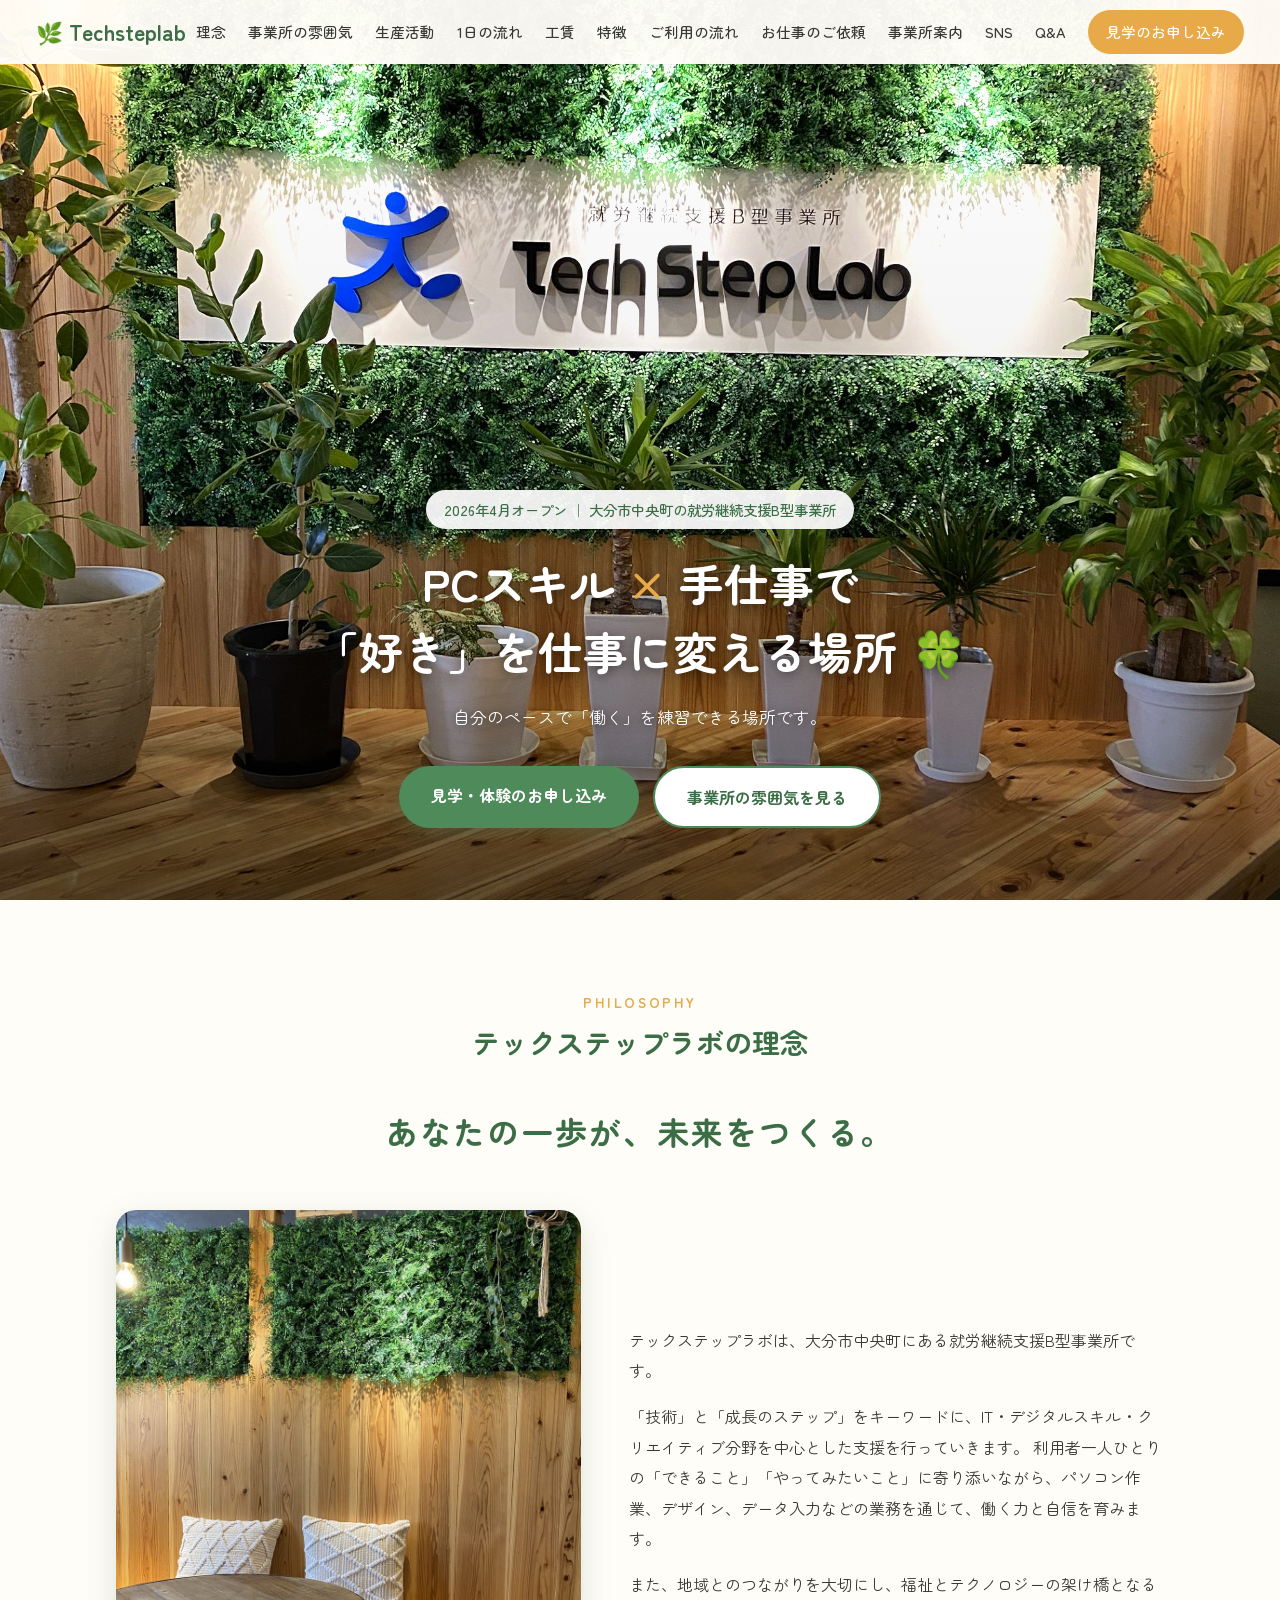
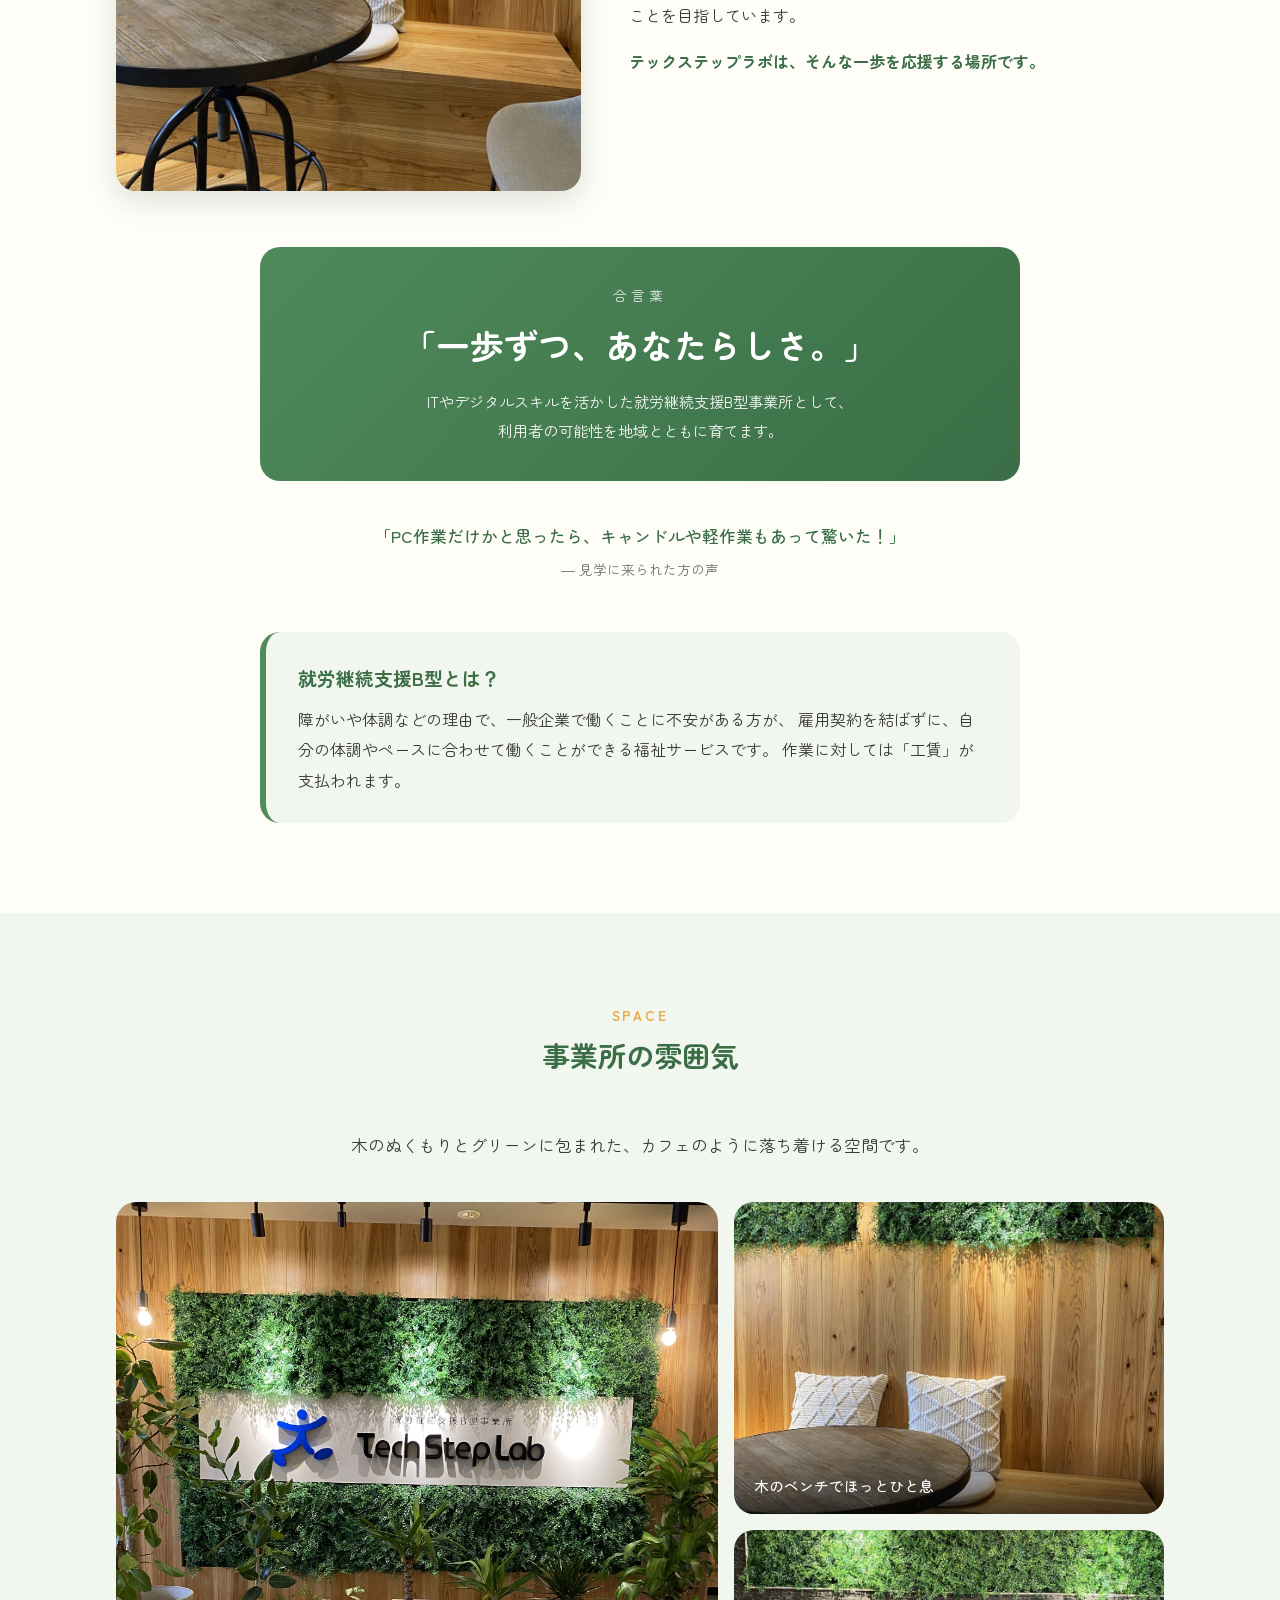
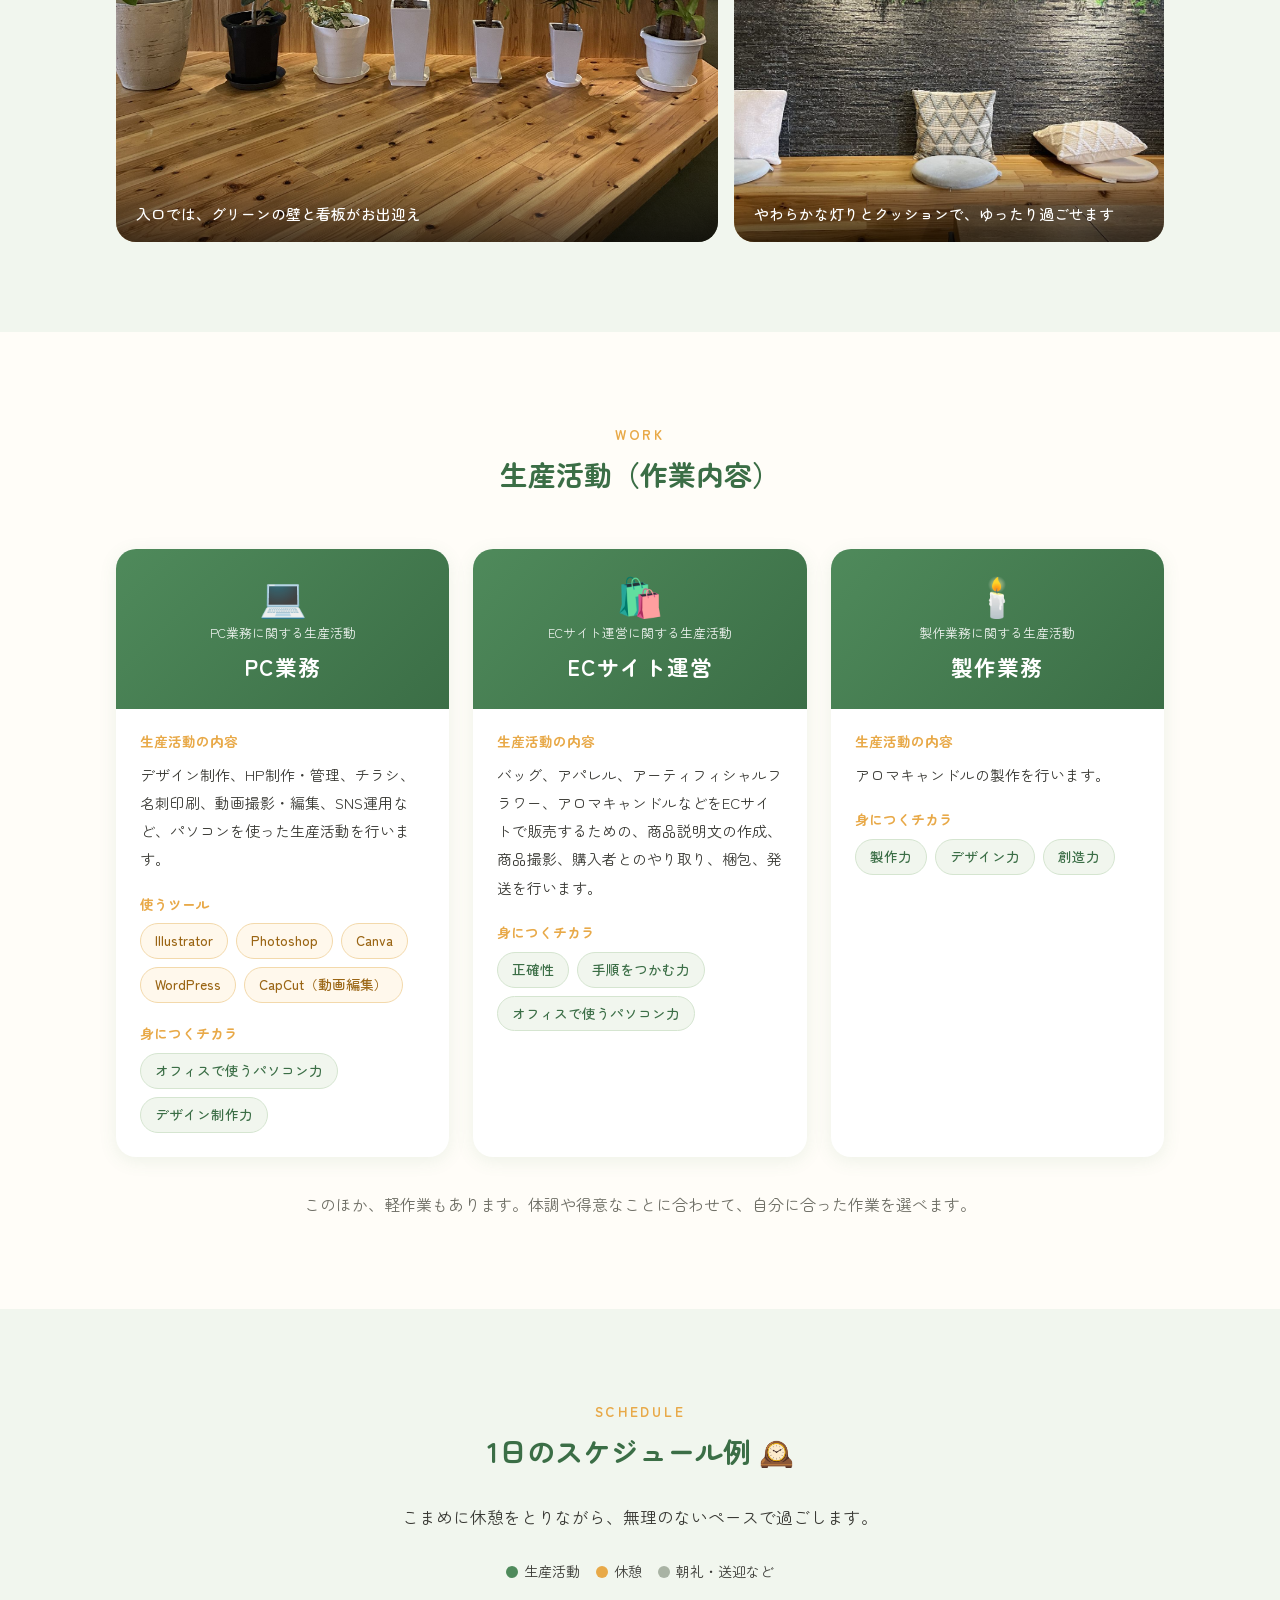
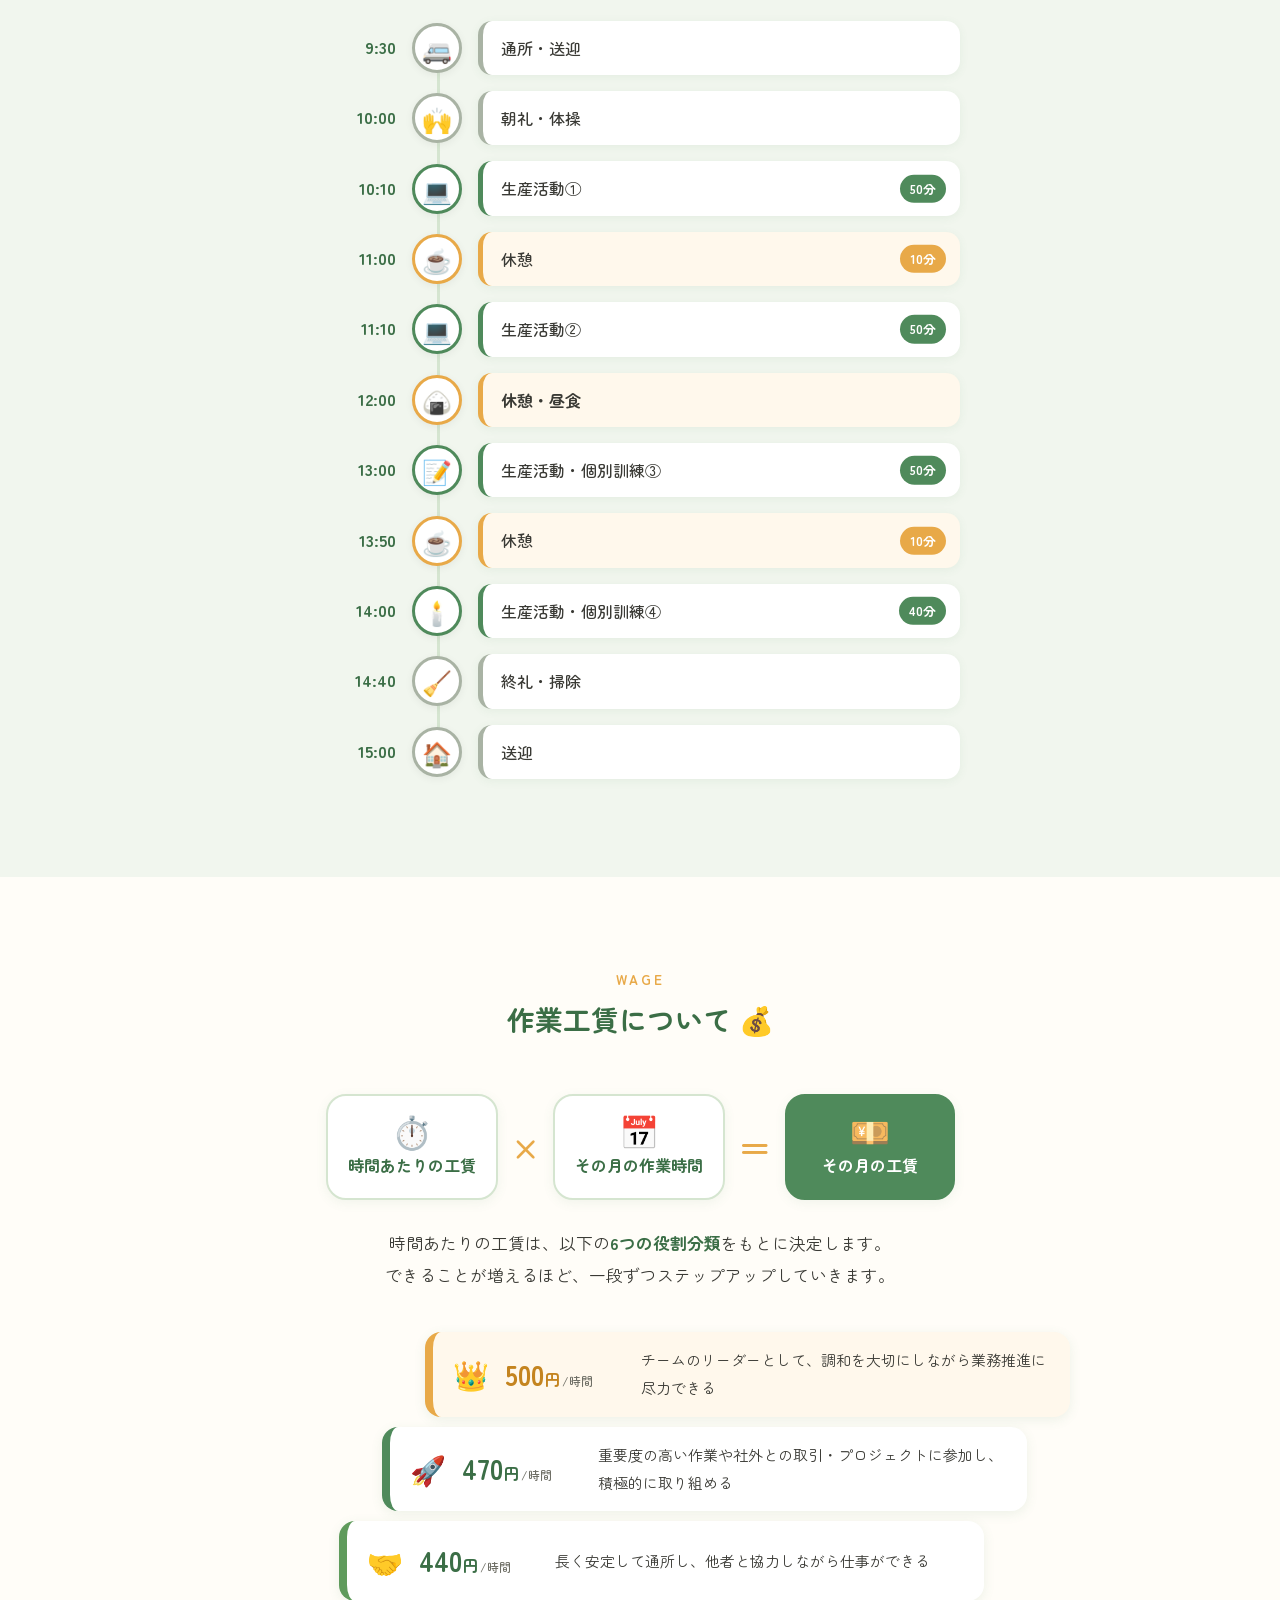
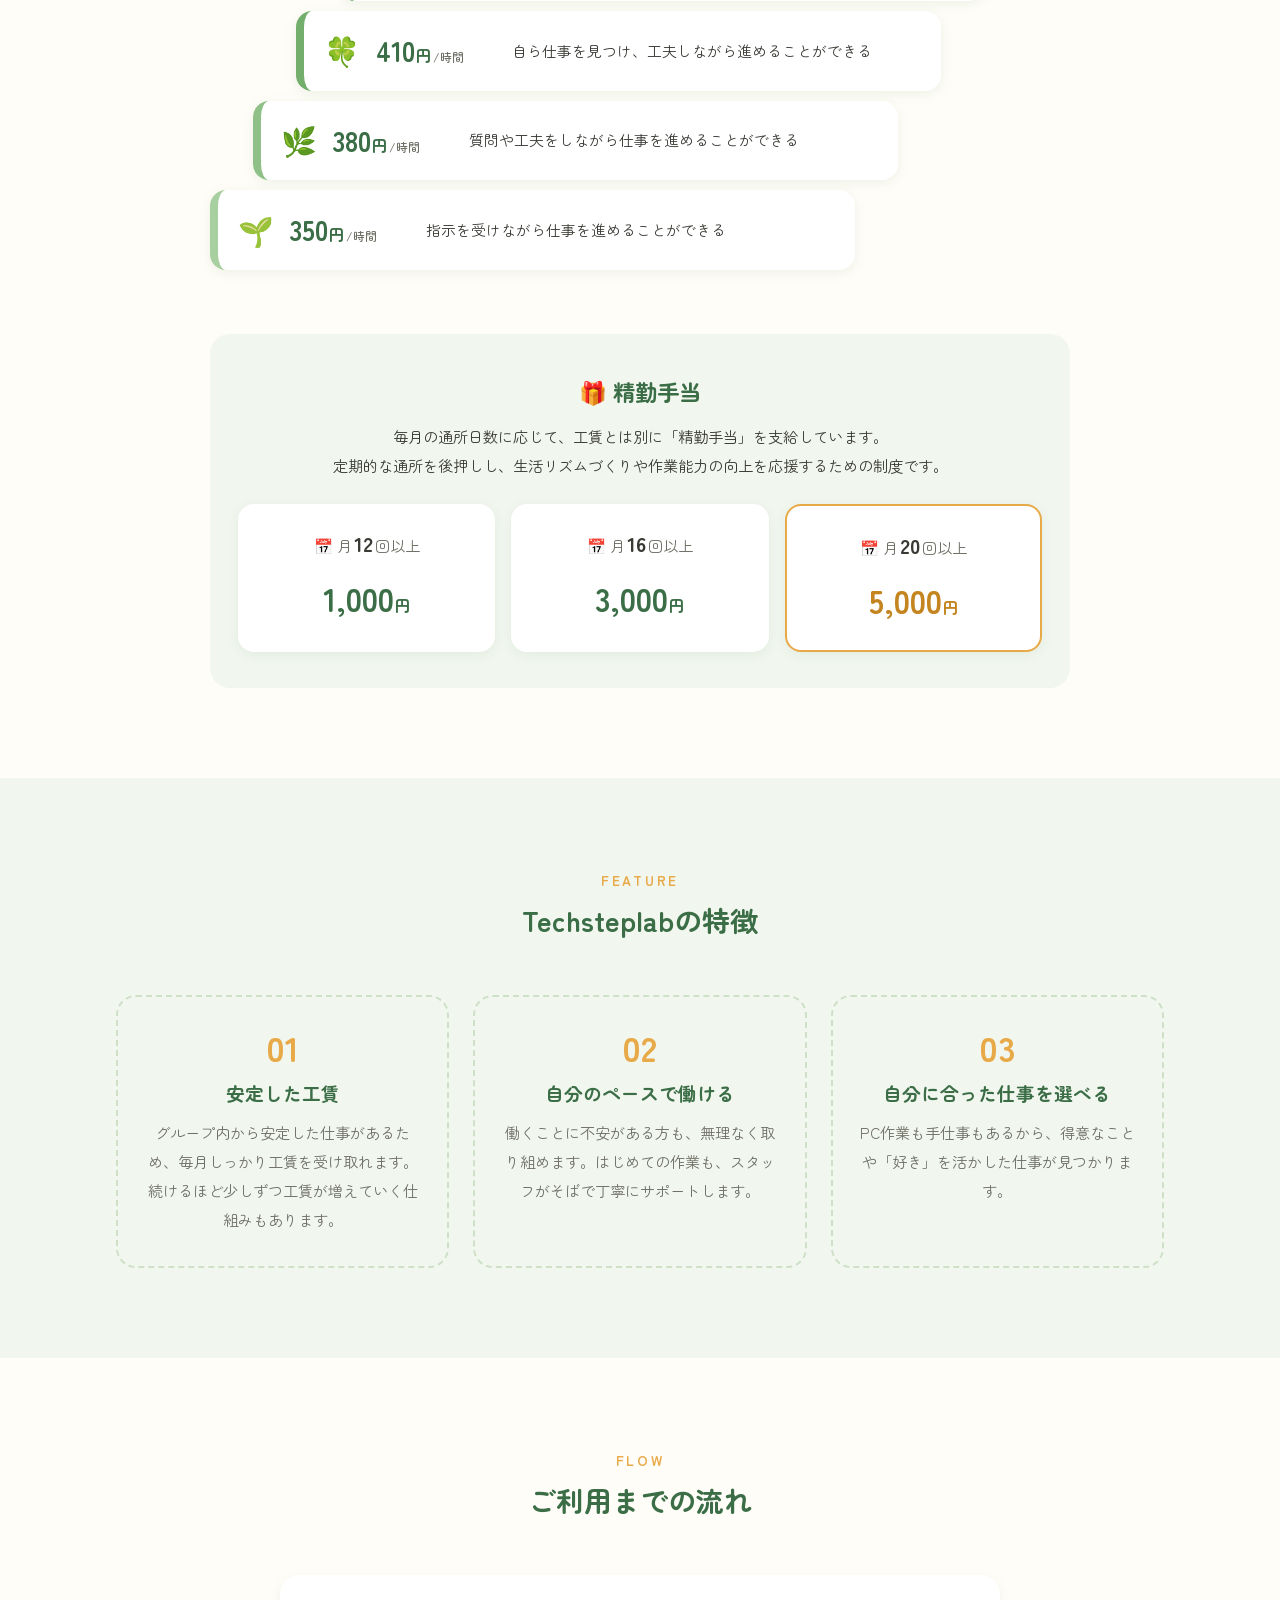
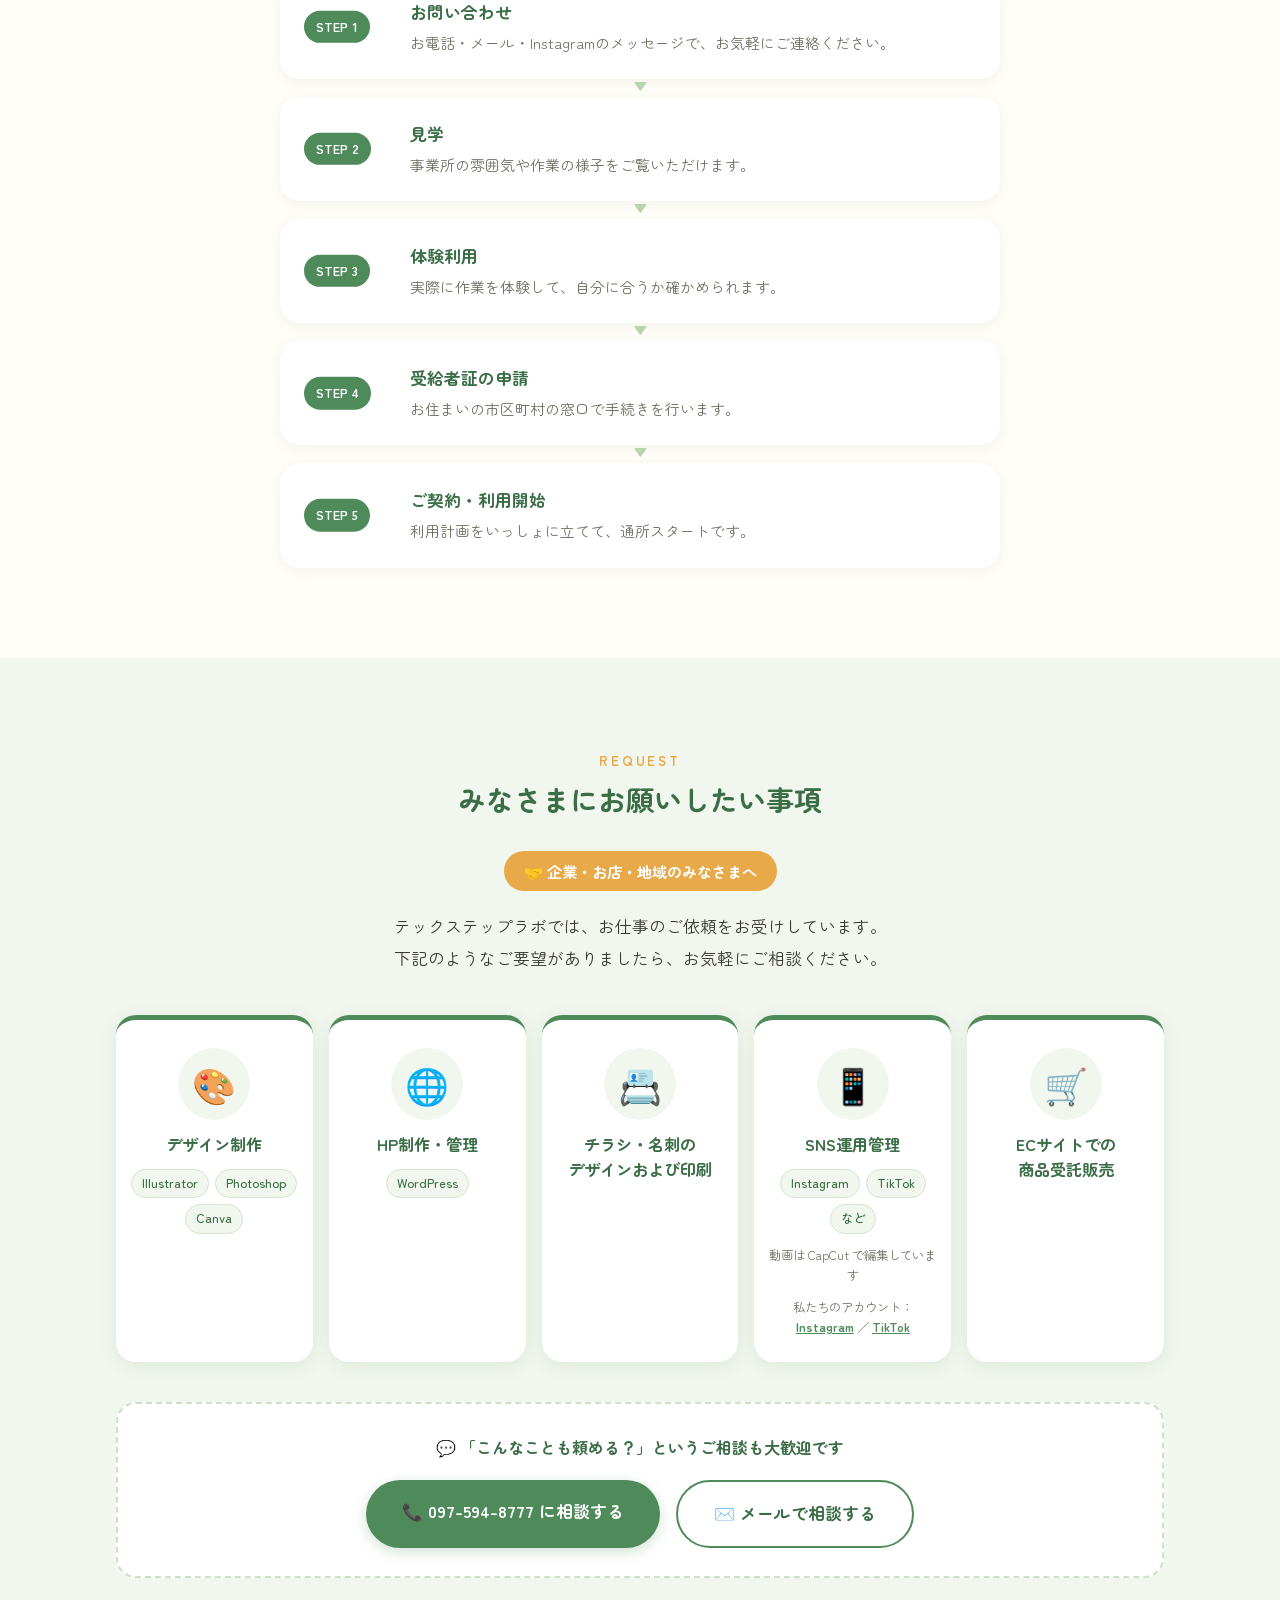
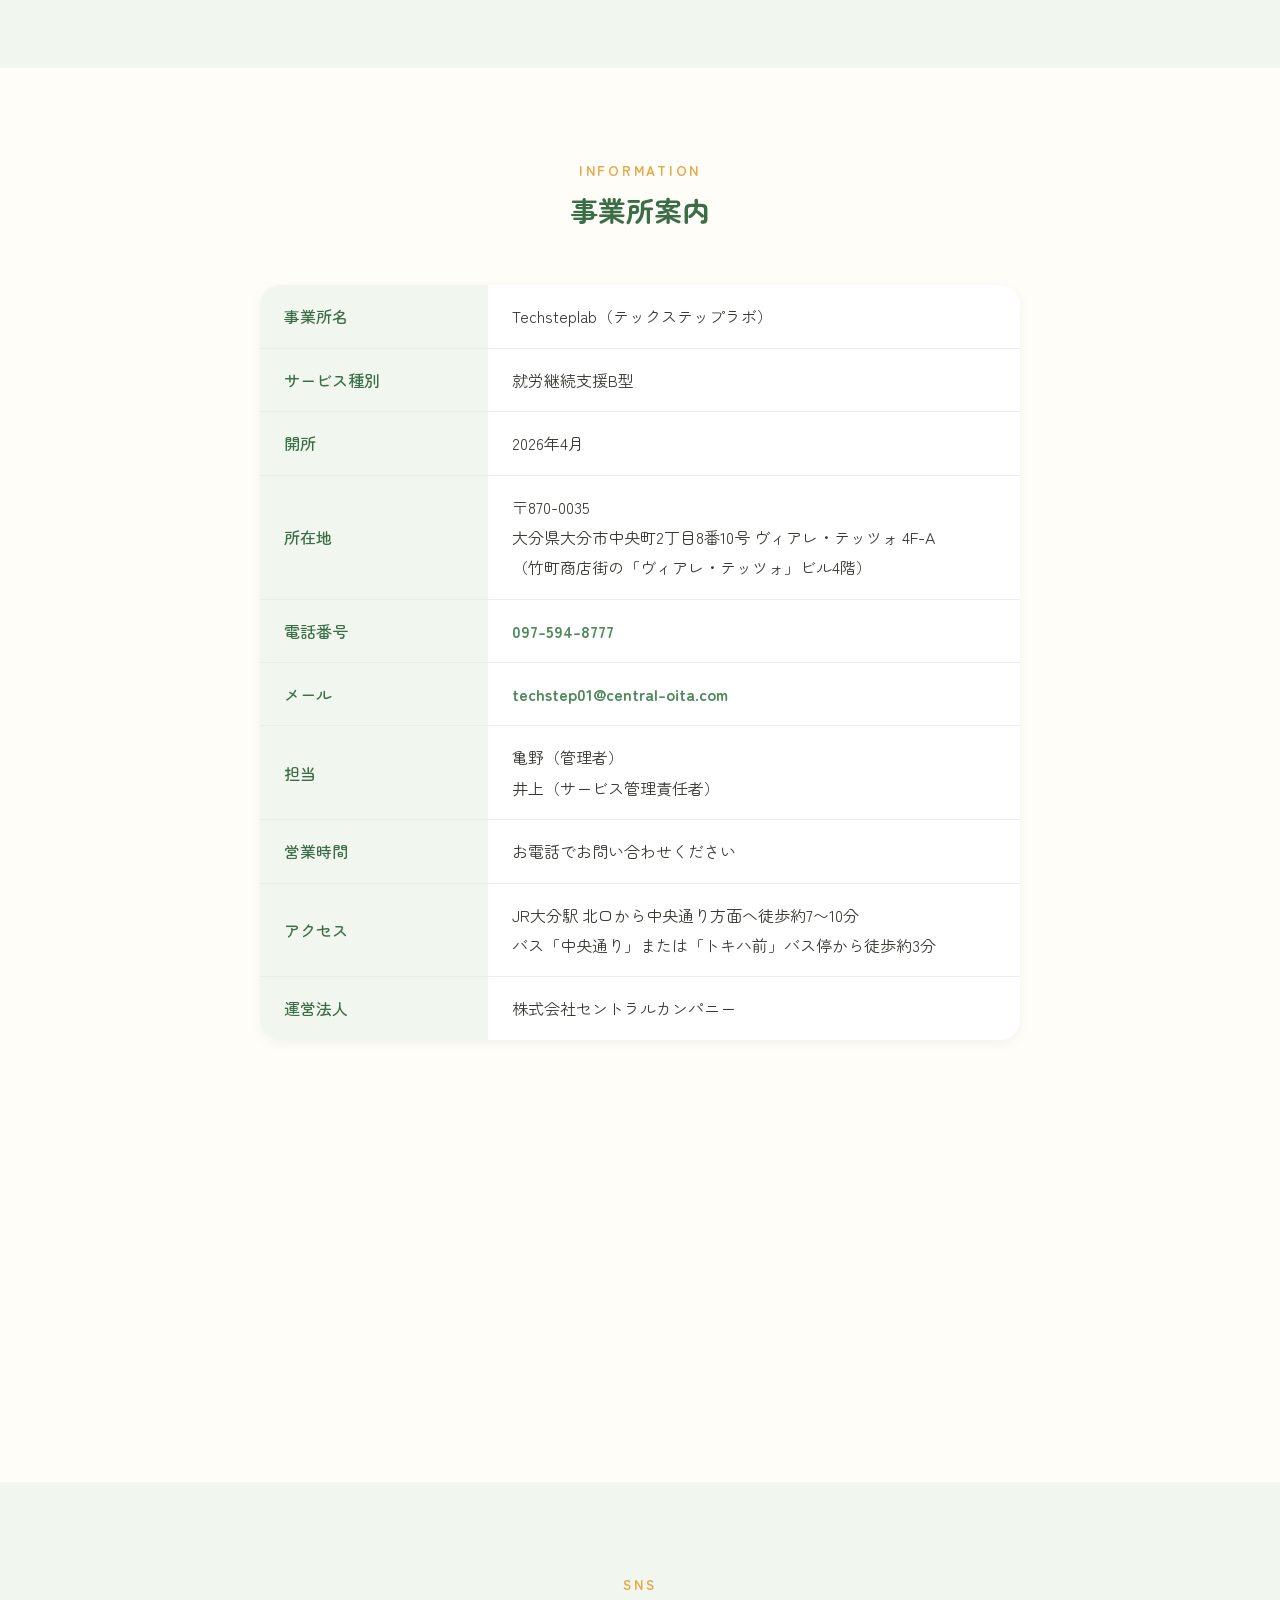
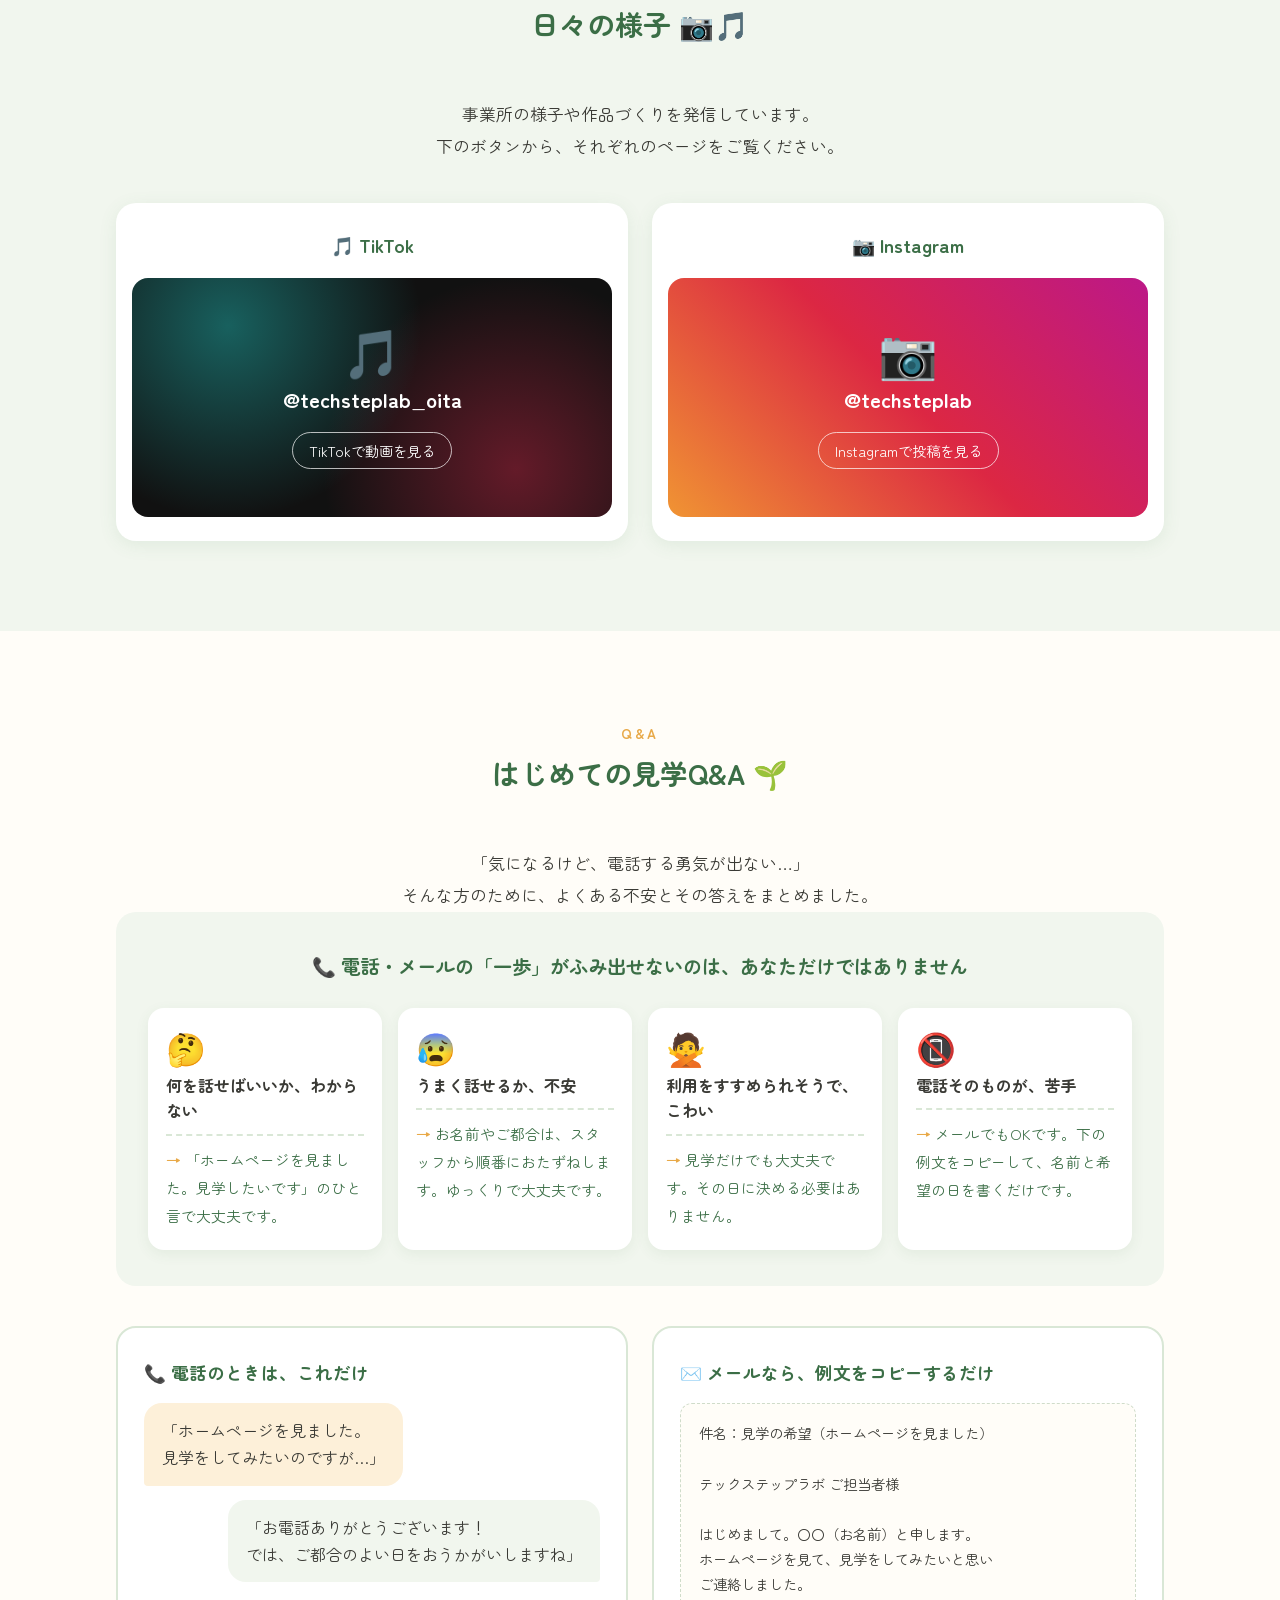
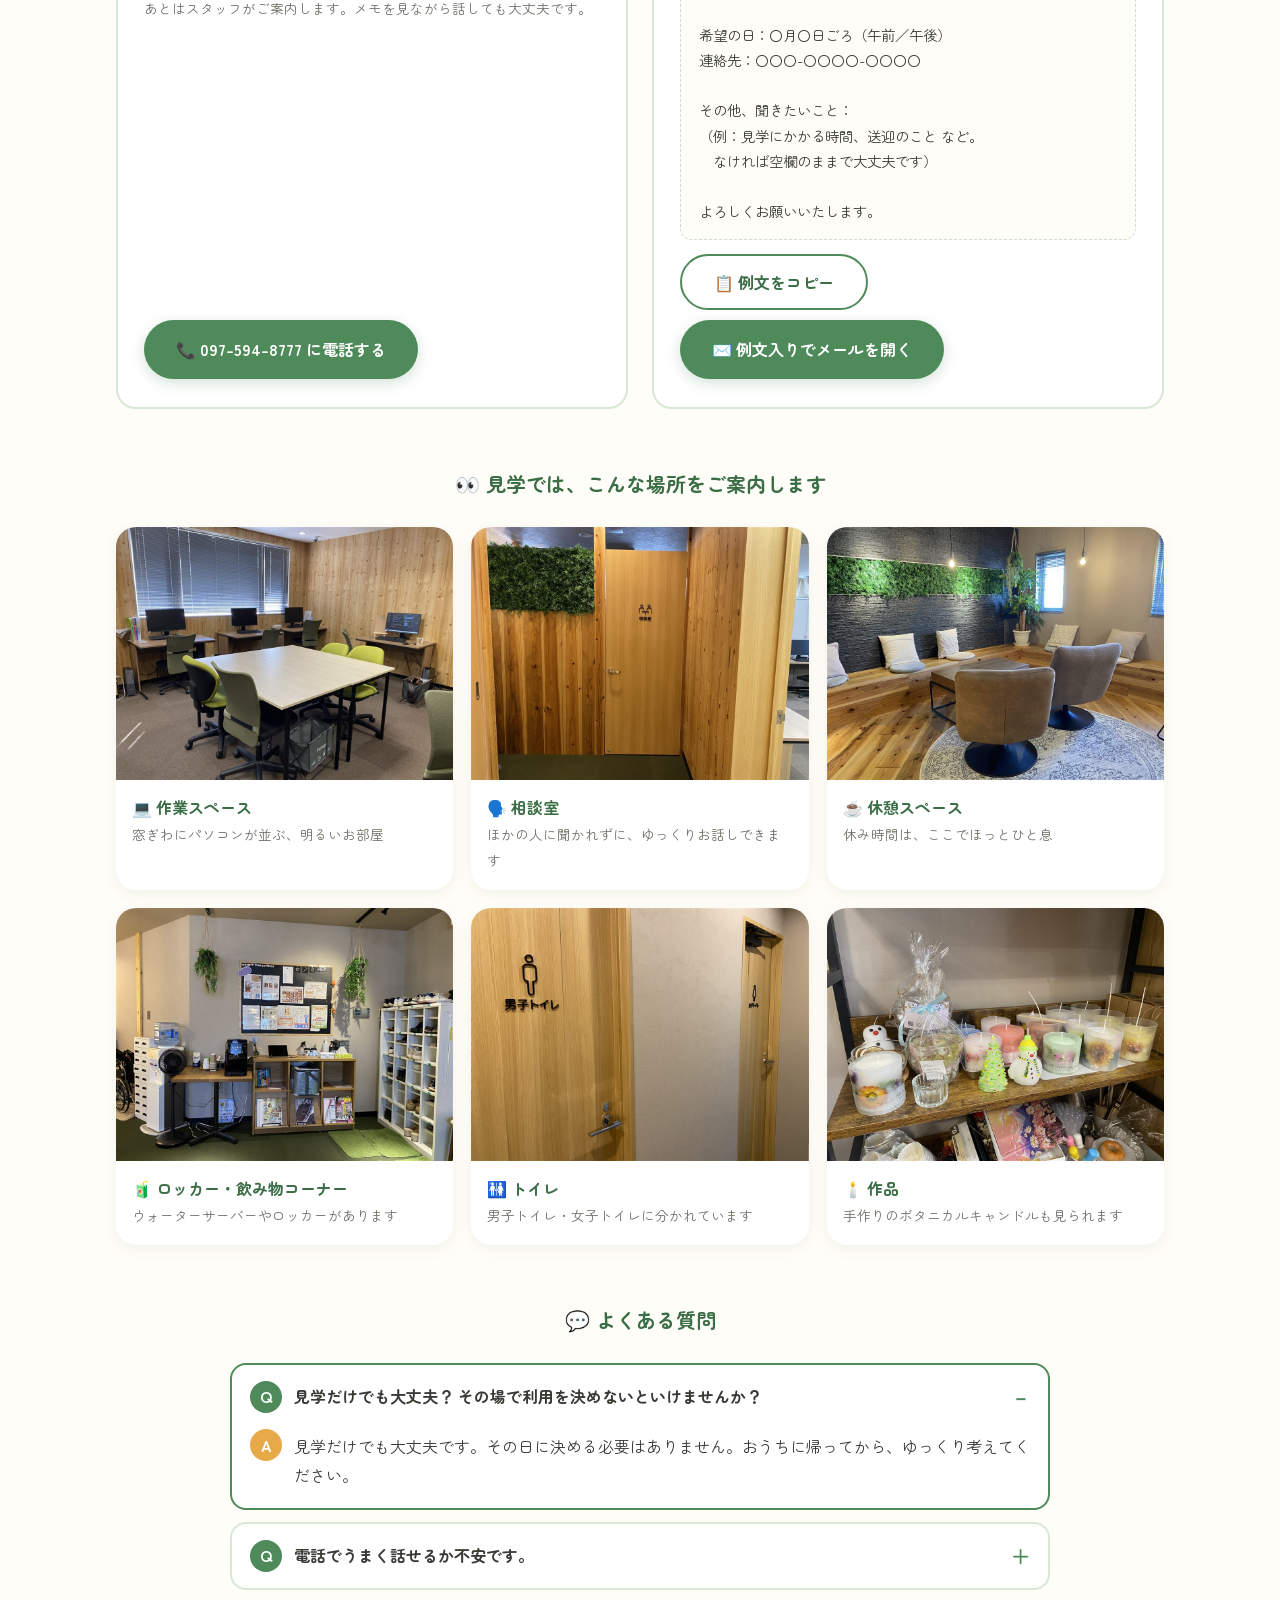
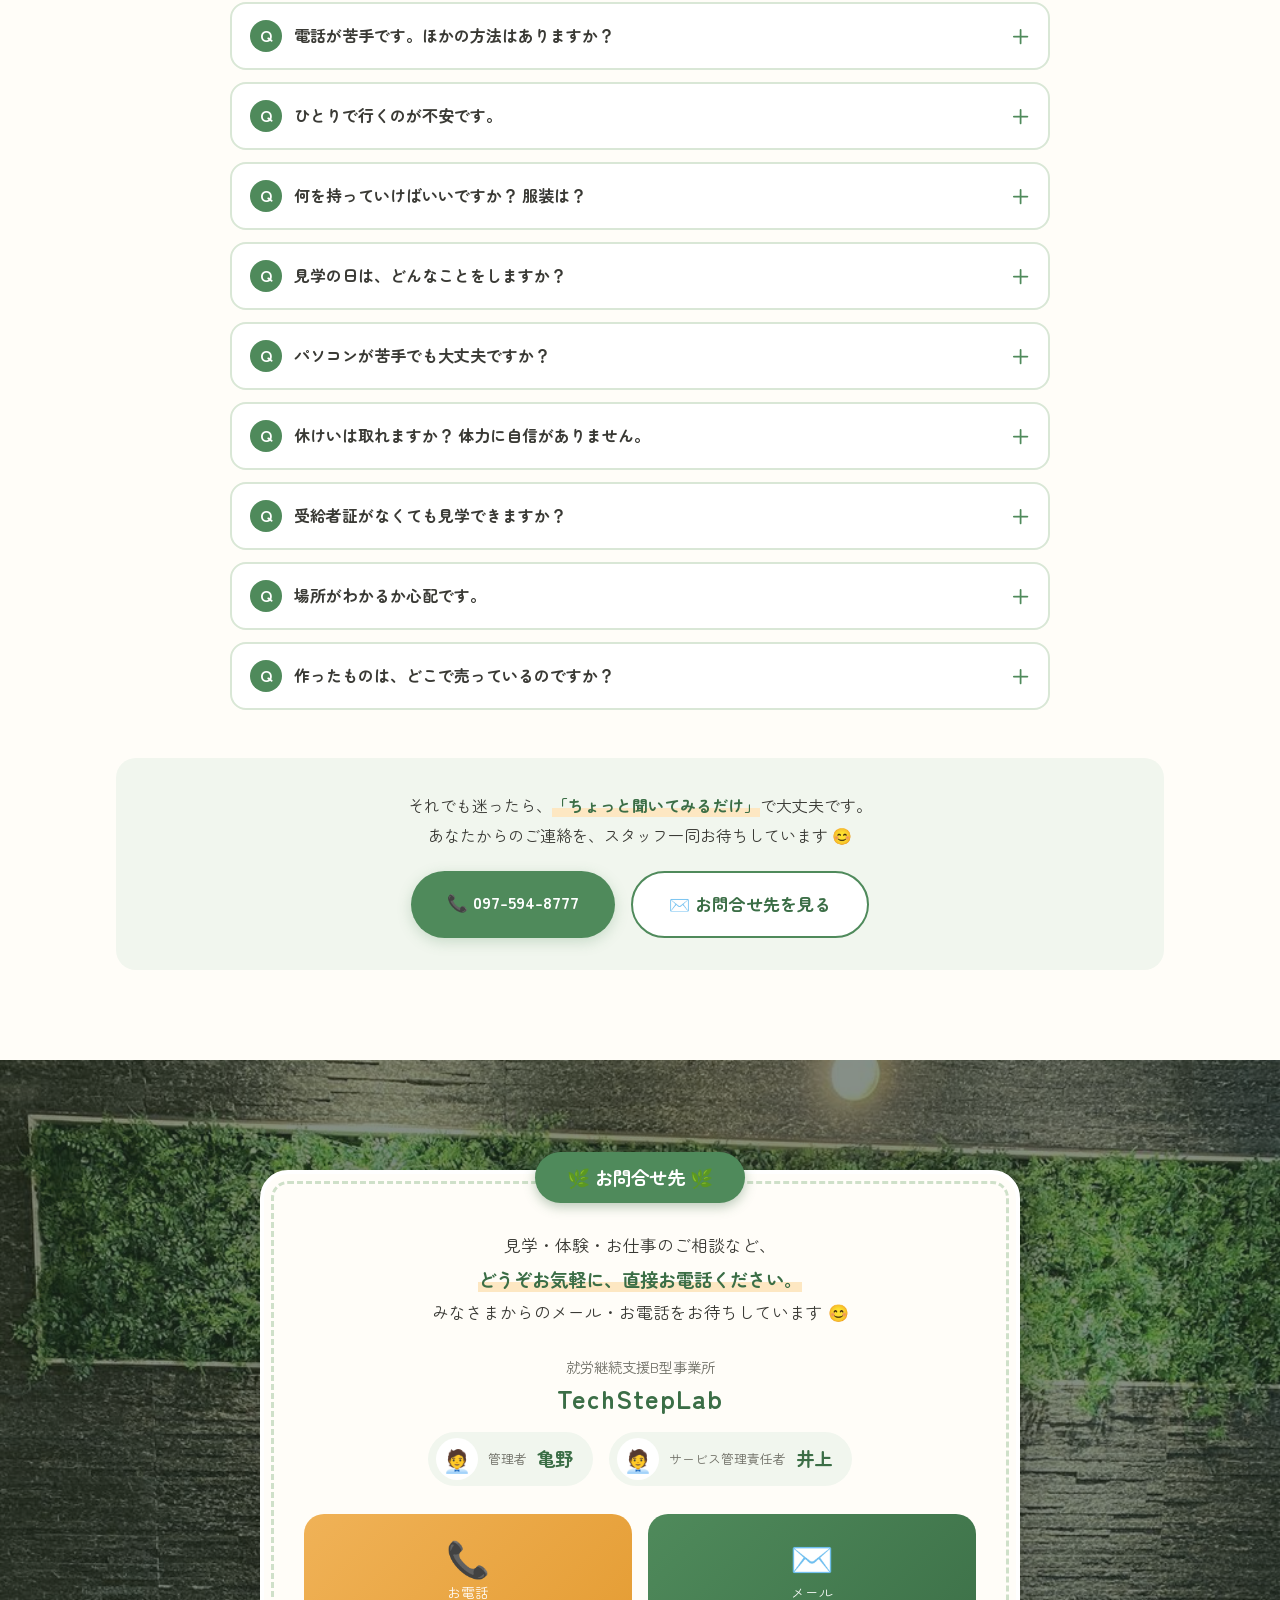
==== index.html @ 1542a8c7 "テックステップラボ ホームページを公開" ====
<!DOCTYPE html>
<html lang="ja">
<head>
  <meta charset="UTF-8">
  <meta name="viewport" content="width=device-width, initial-scale=1.0">
  <title>Techsteplab（テックステップラボ）| 大分市の就労継続支援B型事業所</title>
  <meta name="description" content="大分市中央町の就労継続支援B型事業所 Techsteplab（テックステップラボ）。PCスキル×手仕事で「好き」を仕事に変える場所です。大分駅から徒歩約7〜10分。">
  <link rel="preconnect" href="https://fonts.googleapis.com">
  <link rel="preconnect" href="https://fonts.gstatic.com" crossorigin>
  <link href="https://fonts.googleapis.com/css2?family=Zen+Maru+Gothic:wght@400;500;700&display=swap" rel="stylesheet">
  <link rel="stylesheet" href="style.css">
</head>
<body>

  <!-- ===== ヘッダー ===== -->
  <header class="header">
    <div class="container header-inner">
      <a href="#top" class="logo">🌿 Techsteplab</a>
      <button class="menu-btn" aria-label="メニューを開く" aria-expanded="false">
        <span></span><span></span><span></span>
      </button>
      <nav class="nav">
        <a href="#about">理念</a>
        <a href="#space">事業所の雰囲気</a>
        <a href="#work">生産活動</a>
        <a href="#schedule">1日の流れ</a>
        <a href="#wage">工賃</a>
        <a href="#feature">特徴</a>
        <a href="#flow">ご利用の流れ</a>
        <a href="#request">お仕事のご依頼</a>
        <a href="#info">事業所案内</a>
        <a href="#sns">SNS</a>
        <a href="#qa">Q&amp;A</a>
        <a href="#contact" class="nav-cta">見学のお申し込み</a>
      </nav>
    </div>
  </header>

  <!-- ===== メインビジュアル ===== -->
  <section class="hero" id="top">
    <div class="container hero-content">
      <p class="hero-badge">2026年4月オープン ｜ 大分市中央町の就労継続支援B型事業所</p>
      <h1>PCスキル <span class="x">×</span> 手仕事で<br>「好き」を仕事に変える場所 🍀</h1>
      <p class="hero-text">
        自分のペースで「働く」を練習できる場所です。
      </p>
      <div class="hero-btns">
        <a href="#contact" class="btn">見学・体験のお申し込み</a>
        <a href="#space" class="btn btn-outline">事業所の雰囲気を見る</a>
      </div>
    </div>
  </section>

  <!-- ===== 私たちについて ===== -->
  <section class="section" id="about">
    <div class="container">
      <h2 class="section-title"><span>Philosophy</span>テックステップラボの理念</h2>
      <p class="philosophy-catch">あなたの一歩が、未来をつくる。</p>
      <div class="about">
        <div class="about-photo">
          <img src="images/hero-2.jpg" alt="木の壁とグリーンに囲まれた、クッション付きのベンチ席">
        </div>
        <div class="about-text">
          <p>
            テックステップラボは、大分市中央町にある就労継続支援B型事業所です。
          </p>
          <p>
            「技術」と「成長のステップ」をキーワードに、IT・デジタルスキル・クリエイティブ分野を中心とした支援を行っていきます。
            利用者一人ひとりの「できること」「やってみたいこと」に寄り添いながら、パソコン作業、デザイン、データ入力などの業務を通じて、働く力と自信を育みます。
          </p>
          <p>
            また、地域とのつながりを大切にし、福祉とテクノロジーの架け橋となることを目指しています。
          </p>
          <p>
            <strong>テックステップラボは、そんな一歩を応援する場所です。</strong>
          </p>
        </div>
      </div>

      <div class="motto">
        <p class="motto-label">合言葉</p>
        <p class="motto-text">「一歩ずつ、あなたらしさ。」</p>
        <p class="motto-sub">ITやデジタルスキルを活かした就労継続支援B型事業所として、<br class="pc-only">利用者の可能性を地域とともに育てます。</p>
      </div>

      <p class="voice">
        「PC作業だけかと思ったら、キャンドルや軽作業もあって驚いた！」<br>
        <span>― 見学に来られた方の声</span>
      </p>

      <div class="about-box">
        <h3>就労継続支援B型とは？</h3>
        <p>
          障がいや体調などの理由で、一般企業で働くことに不安がある方が、
          雇用契約を結ばずに、自分の体調やペースに合わせて働くことができる福祉サービスです。
          作業に対しては「工賃」が支払われます。
        </p>
      </div>
    </div>
  </section>

  <!-- ===== 事業所の雰囲気 ===== -->
  <section class="section section-alt" id="space">
    <div class="container">
      <h2 class="section-title"><span>Space</span>事業所の雰囲気</h2>
      <p class="lead">木のぬくもりとグリーンに包まれた、カフェのように落ち着ける空間です。</p>
      <div class="gallery">
        <figure class="gallery-item gallery-main">
          <img src="images/hero-1.jpg" alt="植物の壁に掲げられたTech Step Labの看板と、並んだ観葉植物">
          <figcaption>入口では、グリーンの壁と看板がお出迎え</figcaption>
        </figure>
        <figure class="gallery-item">
          <img src="images/hero-2.jpg" alt="木の壁のベンチ席と丸いテーブル">
          <figcaption>木のベンチでほっとひと息</figcaption>
        </figure>
        <figure class="gallery-item">
          <img src="images/hero-3.jpg" alt="石の壁とグリーン、クッションが並ぶ木のベンチ">
          <figcaption>やわらかな灯りとクッションで、ゆったり過ごせます</figcaption>
        </figure>
      </div>
    </div>
  </section>

  <!-- ===== 作業内容 ===== -->
  <section class="section" id="work">
    <div class="container">
      <h2 class="section-title"><span>Work</span>生産活動（作業内容）</h2>
      <div class="works">
        <div class="work">
          <div class="work-head">
            <div class="work-icon">💻</div>
            <p class="work-sub">PC業務に関する生産活動</p>
            <h3>PC業務</h3>
          </div>
          <p class="work-label">生産活動の内容</p>
          <p class="work-text">デザイン制作、HP制作・管理、チラシ、名刺印刷、動画撮影・編集、SNS運用など、パソコンを使った生産活動を行います。</p>
          <p class="work-label">使うツール</p>
          <ul class="skills tools-used">
            <li>Illustrator</li>
            <li>Photoshop</li>
            <li>Canva</li>
            <li>WordPress</li>
            <li>CapCut（動画編集）</li>
          </ul>
          <p class="work-label">身につくチカラ</p>
          <ul class="skills">
            <li>オフィスで使うパソコン力</li>
            <li>デザイン制作力</li>
          </ul>
        </div>
        <div class="work">
          <div class="work-head">
            <div class="work-icon">🛍️</div>
            <p class="work-sub">ECサイト運営に関する生産活動</p>
            <h3>ECサイト運営</h3>
          </div>
          <p class="work-label">生産活動の内容</p>
          <p class="work-text">バッグ、アパレル、アーティフィシャルフラワー、アロマキャンドルなどをECサイトで販売するための、商品説明文の作成、商品撮影、購入者とのやり取り、梱包、発送を行います。</p>
          <p class="work-label">身につくチカラ</p>
          <ul class="skills">
            <li>正確性</li>
            <li>手順をつかむ力</li>
            <li>オフィスで使うパソコン力</li>
          </ul>
        </div>
        <div class="work">
          <div class="work-head">
            <div class="work-icon">🕯️</div>
            <p class="work-sub">製作業務に関する生産活動</p>
            <h3>製作業務</h3>
          </div>
          <p class="work-label">生産活動の内容</p>
          <p class="work-text">アロマキャンドルの製作を行います。</p>
          <p class="work-label">身につくチカラ</p>
          <ul class="skills">
            <li>製作力</li>
            <li>デザイン力</li>
            <li>創造力</li>
          </ul>
        </div>
      </div>
      <p class="works-note">このほか、軽作業もあります。体調や得意なことに合わせて、自分に合った作業を選べます。</p>
    </div>
  </section>

  <!-- ===== 1日のスケジュール例 ===== -->
  <section class="section section-alt" id="schedule">
    <div class="container">
      <h2 class="section-title"><span>Schedule</span>1日のスケジュール例 🕰️</h2>
      <p class="lead schedule-lead">こまめに休憩をとりながら、無理のないペースで過ごします。</p>

      <div class="legend">
        <span class="legend-item legend-work">生産活動</span>
        <span class="legend-item legend-rest">休憩</span>
        <span class="legend-item legend-other">朝礼・送迎など</span>
      </div>

      <ol class="timeline">
        <li class="tl-other">
          <span class="tl-time">9:30</span>
          <span class="tl-icon">🚐</span>
          <span class="tl-name">通所・送迎</span>
        </li>
        <li class="tl-other">
          <span class="tl-time">10:00</span>
          <span class="tl-icon">🙌</span>
          <span class="tl-name">朝礼・体操</span>
        </li>
        <li class="tl-work">
          <span class="tl-time">10:10</span>
          <span class="tl-icon">💻</span>
          <span class="tl-name">生産活動①</span>
          <span class="tl-min">50分</span>
        </li>
        <li class="tl-rest">
          <span class="tl-time">11:00</span>
          <span class="tl-icon">☕</span>
          <span class="tl-name">休憩</span>
          <span class="tl-min">10分</span>
        </li>
        <li class="tl-work">
          <span class="tl-time">11:10</span>
          <span class="tl-icon">💻</span>
          <span class="tl-name">生産活動②</span>
          <span class="tl-min">50分</span>
        </li>
        <li class="tl-rest tl-lunch">
          <span class="tl-time">12:00</span>
          <span class="tl-icon">🍙</span>
          <span class="tl-name">休憩・昼食</span>
        </li>
        <li class="tl-work">
          <span class="tl-time">13:00</span>
          <span class="tl-icon">📝</span>
          <span class="tl-name">生産活動・個別訓練③</span>
          <span class="tl-min">50分</span>
        </li>
        <li class="tl-rest">
          <span class="tl-time">13:50</span>
          <span class="tl-icon">☕</span>
          <span class="tl-name">休憩</span>
          <span class="tl-min">10分</span>
        </li>
        <li class="tl-work">
          <span class="tl-time">14:00</span>
          <span class="tl-icon">🕯️</span>
          <span class="tl-name">生産活動・個別訓練④</span>
          <span class="tl-min">40分</span>
        </li>
        <li class="tl-other">
          <span class="tl-time">14:40</span>
          <span class="tl-icon">🧹</span>
          <span class="tl-name">終礼・掃除</span>
        </li>
        <li class="tl-other">
          <span class="tl-time">15:00</span>
          <span class="tl-icon">🏠</span>
          <span class="tl-name">送迎</span>
        </li>
      </ol>
    </div>
  </section>

  <!-- ===== 作業工賃について ===== -->
  <section class="section" id="wage">
    <div class="container">
      <h2 class="section-title"><span>Wage</span>作業工賃について 💰</h2>

      <!-- 計算式 -->
      <div class="formula">
        <div class="formula-box">
          <span class="formula-icon">⏱️</span>
          <span class="formula-label">時間あたりの工賃</span>
        </div>
        <span class="formula-op">×</span>
        <div class="formula-box">
          <span class="formula-icon">📅</span>
          <span class="formula-label">その月の作業時間</span>
        </div>
        <span class="formula-op">＝</span>
        <div class="formula-box formula-result">
          <span class="formula-icon">💴</span>
          <span class="formula-label">その月の工賃</span>
        </div>
      </div>
      <p class="lead">時間あたりの工賃は、以下の<strong>6つの役割分類</strong>をもとに決定します。<br class="pc-only">できることが増えるほど、一段ずつステップアップしていきます。</p>

      <!-- 6段階の役割（階段） -->
      <ol class="steps">
        <li class="step step-1">
          <span class="step-icon">🌱</span>
          <span class="step-yen"><b>350</b>円<small>/時間</small></span>
          <span class="step-role">指示を受けながら仕事を進めることができる</span>
        </li>
        <li class="step step-2">
          <span class="step-icon">🌿</span>
          <span class="step-yen"><b>380</b>円<small>/時間</small></span>
          <span class="step-role">質問や工夫をしながら仕事を進めることができる</span>
        </li>
        <li class="step step-3">
          <span class="step-icon">🍀</span>
          <span class="step-yen"><b>410</b>円<small>/時間</small></span>
          <span class="step-role">自ら仕事を見つけ、工夫しながら進めることができる</span>
        </li>
        <li class="step step-4">
          <span class="step-icon">🤝</span>
          <span class="step-yen"><b>440</b>円<small>/時間</small></span>
          <span class="step-role">長く安定して通所し、他者と協力しながら仕事ができる</span>
        </li>
        <li class="step step-5">
          <span class="step-icon">🚀</span>
          <span class="step-yen"><b>470</b>円<small>/時間</small></span>
          <span class="step-role">重要度の高い作業や社外との取引・プロジェクトに参加し、積極的に取り組める</span>
        </li>
        <li class="step step-6">
          <span class="step-icon">👑</span>
          <span class="step-yen"><b>500</b>円<small>/時間</small></span>
          <span class="step-role">チームのリーダーとして、調和を大切にしながら業務推進に尽力できる</span>
        </li>
      </ol>

      <!-- 精勤手当 -->
      <div class="bonus">
        <h3 class="bonus-title">🎁 精勤手当</h3>
        <p class="bonus-text">
          毎月の通所日数に応じて、工賃とは別に「精勤手当」を支給しています。<br class="pc-only">
          定期的な通所を後押しし、生活リズムづくりや作業能力の向上を応援するための制度です。
        </p>
        <div class="bonus-cards">
          <div class="bonus-card">
            <span class="bonus-days">📅 月<b>12</b>回以上</span>
            <span class="bonus-yen"><b>1,000</b>円</span>
          </div>
          <div class="bonus-card">
            <span class="bonus-days">📅 月<b>16</b>回以上</span>
            <span class="bonus-yen"><b>3,000</b>円</span>
          </div>
          <div class="bonus-card bonus-top">
            <span class="bonus-days">📅 月<b>20</b>回以上</span>
            <span class="bonus-yen"><b>5,000</b>円</span>
          </div>
        </div>
      </div>
    </div>
  </section>

  <!-- ===== 特徴 ===== -->
  <section class="section section-alt" id="feature">
    <div class="container">
      <h2 class="section-title"><span>Feature</span>Techsteplabの特徴</h2>
      <div class="features">
        <div class="feature">
          <div class="feature-num">01</div>
          <h3>安定した工賃</h3>
          <p>グループ内から安定した仕事があるため、毎月しっかり工賃を受け取れます。続けるほど少しずつ工賃が増えていく仕組みもあります。</p>
        </div>
        <div class="feature">
          <div class="feature-num">02</div>
          <h3>自分のペースで働ける</h3>
          <p>働くことに不安がある方も、無理なく取り組めます。はじめての作業も、スタッフがそばで丁寧にサポートします。</p>
        </div>
        <div class="feature">
          <div class="feature-num">03</div>
          <h3>自分に合った仕事を選べる</h3>
          <p>PC作業も手仕事もあるから、得意なことや「好き」を活かした仕事が見つかります。</p>
        </div>
      </div>
    </div>
  </section>

  <!-- ===== ご利用の流れ ===== -->
  <section class="section" id="flow">
    <div class="container">
      <h2 class="section-title"><span>Flow</span>ご利用までの流れ</h2>
      <!-- ★一般的なB型事業所の流れです。実際の手順と違う場合は調整してください -->
      <ol class="flow">
        <li><span class="flow-step">STEP 1</span><h3>お問い合わせ</h3><p>お電話・メール・Instagramのメッセージで、お気軽にご連絡ください。</p></li>
        <li><span class="flow-step">STEP 2</span><h3>見学</h3><p>事業所の雰囲気や作業の様子をご覧いただけます。</p></li>
        <li><span class="flow-step">STEP 3</span><h3>体験利用</h3><p>実際に作業を体験して、自分に合うか確かめられます。</p></li>
        <li><span class="flow-step">STEP 4</span><h3>受給者証の申請</h3><p>お住まいの市区町村の窓口で手続きを行います。</p></li>
        <li><span class="flow-step">STEP 5</span><h3>ご契約・利用開始</h3><p>利用計画をいっしょに立てて、通所スタートです。</p></li>
      </ol>
    </div>
  </section>

  <!-- ===== みなさまにお願いしたい事項（お仕事のご依頼） ===== -->
  <section class="section section-alt" id="request">
    <div class="container">
      <h2 class="section-title"><span>Request</span>みなさまにお願いしたい事項</h2>
      <p class="request-badge">🤝 企業・お店・地域のみなさまへ</p>
      <p class="lead">
        テックステップラボでは、お仕事のご依頼をお受けしています。<br>
        下記のようなご要望がありましたら、お気軽にご相談ください。
      </p>

      <div class="services">
        <div class="service">
          <div class="service-icon">🎨</div>
          <h3>デザイン制作</h3>
          <ul class="tools">
            <li>Illustrator</li><li>Photoshop</li><li>Canva</li>
          </ul>
        </div>
        <div class="service">
          <div class="service-icon">🌐</div>
          <h3>HP制作・管理</h3>
          <ul class="tools">
            <li>WordPress</li>
          </ul>
        </div>
        <div class="service">
          <div class="service-icon">📇</div>
          <h3>チラシ・名刺の<br>デザインおよび印刷</h3>
        </div>
        <div class="service">
          <div class="service-icon">📱</div>
          <h3>SNS運用管理</h3>
          <ul class="tools">
            <li>Instagram</li><li>TikTok</li><li>など</li>
          </ul>
          <p class="service-note">動画は CapCut で編集しています</p>
          <p class="service-note">
            私たちのアカウント：<br>
            <a href="https://www.instagram.com/techsteplab/" target="_blank" rel="noopener">Instagram</a> ／
            <a href="https://www.tiktok.com/@techsteplab_oita" target="_blank" rel="noopener">TikTok</a>
          </p>
        </div>
        <div class="service">
          <div class="service-icon">🛒</div>
          <h3>ECサイトでの<br>商品受託販売</h3>
        </div>
      </div>

      <div class="request-cta">
        <p class="request-cta-text">💬 「こんなことも頼める？」というご相談も大歓迎です</p>
        <div class="contact-btns">
          <a href="tel:0975948777" class="btn btn-large">📞 097-594-8777 に相談する</a>
          <a href="mailto:techstep01@central-oita.com" class="btn btn-large btn-outline">✉️ メールで相談する</a>
        </div>
      </div>
    </div>
  </section>

  <!-- ===== 事業所案内 ===== -->
  <section class="section" id="info">
    <div class="container">
      <h2 class="section-title"><span>Information</span>事業所案内</h2>
      <table class="info-table">
        <tr><th>事業所名</th><td>Techsteplab（テックステップラボ）</td></tr>
        <tr><th>サービス種別</th><td>就労継続支援B型</td></tr>
        <tr><th>開所</th><td>2026年4月</td></tr>
        <tr><th>所在地</th><td>〒870-0035<br>大分県大分市中央町2丁目8番10号 ヴィアレ・テッツォ 4F-A<br>（竹町商店街の「ヴィアレ・テッツォ」ビル4階）</td></tr>
        <tr><th>電話番号</th><td><a href="tel:0975948777" class="tel-link">097-594-8777</a></td></tr>
        <tr><th>メール</th><td><a href="mailto:techstep01@central-oita.com" class="tel-link">techstep01@central-oita.com</a></td></tr>
        <tr><th>担当</th><td>亀野（管理者）<br>井上（サービス管理責任者）</td></tr>
        <!-- ★営業時間が確認できたら書き換えてください -->
        <tr><th>営業時間</th><td>お電話でお問い合わせください</td></tr>
        <tr><th>アクセス</th><td>JR大分駅 北口から中央通り方面へ徒歩約7〜10分<br>バス「中央通り」または「トキハ前」バス停から徒歩約3分</td></tr>
        <tr><th>運営法人</th><td>株式会社セントラルカンパニー</td></tr>
      </table>
      <div class="map">
        <iframe
          src="https://maps.google.com/maps?q=%E5%A4%A7%E5%88%86%E5%B8%82%E4%B8%AD%E5%A4%AE%E7%94%BA2%E4%B8%81%E7%9B%AE8-10&output=embed"
          loading="lazy" title="Techsteplabの地図" allowfullscreen></iframe>
      </div>
    </div>
  </section>

  <!-- ===== SNS（日々の様子） ===== -->
  <section class="section section-alt" id="sns">
    <div class="container">
      <h2 class="section-title"><span>SNS</span>日々の様子 📷🎵</h2>
      <p class="lead">事業所の様子や作品づくりを発信しています。<br class="pc-only">下のボタンから、それぞれのページをご覧ください。</p>

      <div class="sns-grid">
        <!-- TikTok（公式のプロフィール埋め込み：最新の動画が自動で表示されます） -->
        <div class="sns-box">
          <h3 class="sns-box-title">🎵 TikTok</h3>
          <!-- 動画の埋め込み（index.html 末尾の tiktokVideos に書いた動画が表示されます） -->
          <div id="tiktok-videos" class="tiktok-videos"></div>
          <!-- 動画が未登録のときに表示するカード -->
          <a id="tiktok-fallback" class="tiktok-fallback" href="https://www.tiktok.com/@techsteplab_oita" target="_blank" rel="noopener">
            <span class="insta-fallback-icon">🎵</span>
            <span class="insta-fallback-name">@techsteplab_oita</span>
            <span class="insta-fallback-text">TikTokで動画を見る</span>
          </a>
        </div>

        <!-- Instagram（公式の投稿埋め込み） -->
        <div class="sns-box">
          <h3 class="sns-box-title">📷 Instagram</h3>
          <div id="insta-posts" class="insta-posts"></div>
          <!-- 投稿URLが未登録のときに表示する案内 -->
          <a id="insta-fallback" class="insta-fallback" href="https://www.instagram.com/techsteplab/" target="_blank" rel="noopener">
            <span class="insta-fallback-icon">📷</span>
            <span class="insta-fallback-name">@techsteplab</span>
            <span class="insta-fallback-text">Instagramで投稿を見る</span>
          </a>
        </div>
      </div>
    </div>
  </section>

  <!-- ===== はじめての見学Q&A ===== -->
  <section class="section" id="qa">
    <div class="container">
      <h2 class="section-title"><span>Q&amp;A</span>はじめての見学Q&amp;A 🌱</h2>
      <p class="lead">「気になるけど、電話する勇気が出ない…」<br class="pc-only">そんな方のために、よくある不安とその答えをまとめました。</p>

      <!-- 一歩がふみ出せない理由 -->
      <div class="qa-why">
        <h3 class="qa-why-title">📞 電話・メールの「一歩」がふみ出せないのは、あなただけではありません</h3>
        <div class="qa-why-grid">
          <div class="qa-why-card">
            <p class="qa-worry"><span>🤔</span>何を話せばいいか、わからない</p>
            <p class="qa-answer">「ホームページを見ました。見学したいです」のひと言で大丈夫です。</p>
          </div>
          <div class="qa-why-card">
            <p class="qa-worry"><span>😰</span>うまく話せるか、不安</p>
            <p class="qa-answer">お名前やご都合は、スタッフから順番におたずねします。ゆっくりで大丈夫です。</p>
          </div>
          <div class="qa-why-card">
            <p class="qa-worry"><span>🙅</span>利用をすすめられそうで、こわい</p>
            <p class="qa-answer">見学だけでも大丈夫です。その日に決める必要はありません。</p>
          </div>
          <div class="qa-why-card">
            <p class="qa-worry"><span>📵</span>電話そのものが、苦手</p>
            <p class="qa-answer">メールでもOKです。下の例文をコピーして、名前と希望の日を書くだけです。</p>
          </div>
        </div>
      </div>

      <!-- そのまま使える例文 -->
      <div class="qa-scripts">
        <div class="qa-script">
          <h3>📞 電話のときは、これだけ</h3>
          <p class="qa-bubble qa-bubble-me">「ホームページを見ました。<br>見学をしてみたいのですが…」</p>
          <p class="qa-bubble qa-bubble-staff">「お電話ありがとうございます！<br>では、ご都合のよい日をおうかがいしますね」</p>
          <p class="qa-script-note">あとはスタッフがご案内します。メモを見ながら話しても大丈夫です。</p>
          <a href="tel:0975948777" class="btn">📞 097-594-8777 に電話する</a>
        </div>
        <div class="qa-script">
          <h3>✉️ メールなら、例文をコピーするだけ</h3>
          <pre class="qa-mail" id="qa-mail-text">件名：見学の希望（ホームページを見ました）

テックステップラボ ご担当者様

はじめまして。〇〇（お名前）と申します。
ホームページを見て、見学をしてみたいと思い
ご連絡しました。

希望の日：〇月〇日ごろ（午前／午後）
連絡先：〇〇〇-〇〇〇〇-〇〇〇〇

その他、聞きたいこと：
（例：見学にかかる時間、送迎のこと など。
　なければ空欄のままで大丈夫です）

よろしくお願いいたします。</pre>
          <div class="qa-mail-btns">
            <button type="button" class="btn btn-outline" id="qa-copy">📋 例文をコピー</button>
            <a href="mailto:techstep01@central-oita.com" class="btn" id="qa-mail-open">✉️ 例文入りでメールを開く</a>
          </div>
        </div>
      </div>

      <!-- 見学で見られる場所 -->
      <h3 class="qa-sub">👀 見学では、こんな場所をご案内します</h3>
      <div class="qa-tour">
        <figure><img src="images/room-work.jpg" alt="木の壁にパソコンが並ぶ作業スペース" loading="lazy"><figcaption>💻 作業スペース<small>窓ぎわにパソコンが並ぶ、明るいお部屋</small></figcaption></figure>
        <figure><img src="images/room-soudan.jpg" alt="木のドアの相談室" loading="lazy"><figcaption>🗣️ 相談室<small>ほかの人に聞かれずに、ゆっくりお話しできます</small></figcaption></figure>
        <figure><img src="images/room-lounge.jpg" alt="クッションのある木のベンチと椅子の休憩スペース" loading="lazy"><figcaption>☕ 休憩スペース<small>休み時間は、ここでほっとひと息</small></figcaption></figure>
        <figure><img src="images/room-corner.jpg" alt="ウォーターサーバーやロッカー、本棚のあるコーナー" loading="lazy"><figcaption>🧃 ロッカー・飲み物コーナー<small>ウォーターサーバーやロッカーがあります</small></figcaption></figure>
        <figure><img src="images/room-toilet.jpg" alt="男子トイレと女子トイレのドア" loading="lazy"><figcaption>🚻 トイレ<small>男子トイレ・女子トイレに分かれています</small></figcaption></figure>
        <figure><img src="images/candles.jpg" alt="利用者さんが作ったボタニカルキャンドル" loading="lazy"><figcaption>🕯️ 作品<small>手作りのボタニカルキャンドルも見られます</small></figcaption></figure>
      </div>

      <!-- よくある質問 -->
      <h3 class="qa-sub">💬 よくある質問</h3>
      <div class="qa-list">
        <details class="qa-item" open>
          <summary><span class="qa-q">Q</span>見学だけでも大丈夫？ その場で利用を決めないといけませんか？</summary>
          <p><span class="qa-a">A</span>見学だけでも大丈夫です。その日に決める必要はありません。おうちに帰ってから、ゆっくり考えてください。</p>
        </details>
        <details class="qa-item">
          <summary><span class="qa-q">Q</span>電話でうまく話せるか不安です。</summary>
          <p><span class="qa-a">A</span>「ホームページを見ました。見学したいです」のひと言で大丈夫です。お名前やご都合は、スタッフから順番におたずねします。</p>
        </details>
        <details class="qa-item">
          <summary><span class="qa-q">Q</span>電話が苦手です。ほかの方法はありますか？</summary>
          <p><span class="qa-a">A</span>メールや、Instagramのメッセージでも受け付けています。上の例文を使うと、かんたんに送れます。</p>
        </details>
        <details class="qa-item">
          <summary><span class="qa-q">Q</span>ひとりで行くのが不安です。</summary>
          <p><span class="qa-a">A</span>ご家族や支援者の方といっしょに来ていただいても大丈夫です。</p>
        </details>
        <details class="qa-item">
          <summary><span class="qa-q">Q</span>何を持っていけばいいですか？ 服装は？</summary>
          <p><span class="qa-a">A</span>特別な持ち物はいりません。ふだんの服装でお越しください。</p>
        </details>
        <details class="qa-item">
          <summary><span class="qa-q">Q</span>見学の日は、どんなことをしますか？</summary>
          <p><span class="qa-a">A</span>作業スペースや休憩スペースをご案内し、作業の様子を見ていただきます。気になることは、相談室でゆっくりご質問ください。</p>
        </details>
        <details class="qa-item">
          <summary><span class="qa-q">Q</span>パソコンが苦手でも大丈夫ですか？</summary>
          <p><span class="qa-a">A</span>大丈夫です。はじめての作業も、スタッフがそばで丁寧にサポートします。パソコン作業のほかに、キャンドル製作や軽作業もあります。</p>
        </details>
        <details class="qa-item">
          <summary><span class="qa-q">Q</span>休けいは取れますか？ 体力に自信がありません。</summary>
          <p><span class="qa-a">A</span>作業は50分ごとに10分の休憩があり、お昼休みもあります。無理のないペースで過ごせます（<a href="#schedule">1日のスケジュール例</a>）。</p>
        </details>
        <details class="qa-item">
          <summary><span class="qa-q">Q</span>受給者証がなくても見学できますか？</summary>
          <p><span class="qa-a">A</span>見学・体験の段階では、まだお持ちでなくても大丈夫です。手続きの方法もご案内します（<a href="#flow">ご利用までの流れ</a>）。</p>
        </details>
        <details class="qa-item">
          <summary><span class="qa-q">Q</span>場所がわかるか心配です。</summary>
          <p><span class="qa-a">A</span>竹町商店街の「ヴィアレ・テッツォ」ビル4階です。JR大分駅北口から徒歩約7〜10分、「中央通り」「トキハ前」バス停から徒歩約3分です（<a href="#info">地図</a>）。</p>
        </details>
        <details class="qa-item">
          <summary><span class="qa-q">Q</span>作ったものは、どこで売っているのですか？</summary>
          <p><span class="qa-a">A</span>テックステップラボで作ったキャンドルは、大分市末広町の「ちいさな雑貨店 macco」でも販売しています。</p>
        </details>
      </div>

      <div class="qa-last">
        <p>それでも迷ったら、<strong>「ちょっと聞いてみるだけ」</strong>で大丈夫です。<br>あなたからのご連絡を、スタッフ一同お待ちしています 😊</p>
        <div class="contact-btns">
          <a href="tel:0975948777" class="btn btn-large">📞 097-594-8777</a>
          <a href="#contact" class="btn btn-large btn-outline">✉️ お問合せ先を見る</a>
        </div>
      </div>
    </div>
  </section>

  <!-- ===== お問い合わせ ===== -->
  <section class="section contact" id="contact">
    <div class="container contact-inner">
      <div class="contact-card">
        <p class="contact-ribbon">🌿 お問合せ先 🌿</p>

        <p class="contact-message">
          見学・体験・お仕事のご相談など、<br class="pc-only">
          <strong>どうぞお気軽に、直接お電話ください。</strong><br>
          みなさまからのメール・お電話を<br class="sp-only">お待ちしています 😊
        </p>

        <div class="contact-org">
          <p class="contact-org-type">就労継続支援B型事業所</p>
          <p class="contact-org-name">TechStepLab</p>
        </div>

        <!-- 担当者 -->
        <div class="staff">
          <div class="staff-person">
            <span class="staff-icon">🧑‍💼</span>
            <span class="staff-role">管理者</span>
            <span class="staff-name">亀野</span>
          </div>
          <div class="staff-person">
            <span class="staff-icon">🧑‍💼</span>
            <span class="staff-role">サービス管理責任者</span>
            <span class="staff-name">井上</span>
          </div>
        </div>

        <!-- 電話・メール -->
        <div class="contact-ways">
          <a href="tel:0975948777" class="way way-tel">
            <span class="way-icon">📞</span>
            <span class="way-label">お電話</span>
            <span class="way-value">097-594-8777</span>
            <span class="way-note">タップで電話がかかります</span>
          </a>
          <a href="mailto:techstep01@central-oita.com?subject=%E3%80%90%E3%81%8A%E5%95%8F%E3%81%84%E5%90%88%E3%82%8F%E3%81%9B%E3%80%91TechStepLab" class="way way-mail">
            <span class="way-icon">✉️</span>
            <span class="way-label">メール</span>
            <span class="way-value">techstep01@central-oita.com</span>
            <span class="way-note">タップでメールが開きます</span>
          </a>
        </div>

        <p class="contact-address">
          📍 〒870-0035 大分市中央町2丁目8-10 ヴィアレ・テッツォ 4F-A
        </p>
      </div>
    </div>
  </section>

  <!-- ===== フッター ===== -->
  <footer class="footer">
    <div class="container">
      <p class="footer-logo">🌿 Techsteplab（テックステップラボ）</p>
      <p>就労継続支援B型事業所<br>〒870-0035 大分市中央町2丁目8番10号 ヴィアレ・テッツォ 4F-A<br>TEL 097-594-8777 ／ MAIL techstep01@central-oita.com</p>
      <div class="footer-sns">
        <a href="https://www.instagram.com/techsteplab/" target="_blank" rel="noopener">📷 Instagram</a>
        <a href="https://www.tiktok.com/@techsteplab_oita" target="_blank" rel="noopener">🎵 TikTok</a>
      </div>
      <p class="footer-corp">運営：株式会社セントラルカンパニー</p>
      <p class="copyright">&copy; <span id="year"></span> Techsteplab</p>
    </div>
  </footer>

  <script>
    // スマホ用メニューの開閉
    const btn = document.querySelector('.menu-btn');
    const nav = document.querySelector('.nav');
    btn.addEventListener('click', () => {
      const open = nav.classList.toggle('open');
      btn.classList.toggle('open', open);
      btn.setAttribute('aria-expanded', open);
    });
    nav.querySelectorAll('a').forEach(a => a.addEventListener('click', () => {
      nav.classList.remove('open');
      btn.classList.remove('open');
      btn.setAttribute('aria-expanded', false);
    }));
    // コピーライトの年を自動表示
    document.getElementById('year').textContent = new Date().getFullYear();

    // Q&A：メールの例文（件名と本文を分けて、メールソフトに入れる）
    const mailText = document.getElementById('qa-mail-text').textContent;
    const mailLines = mailText.split('\n');
    const mailSubject = mailLines[0].replace('件名：', '');
    const mailBody = mailLines.slice(2).join('\n');
    document.getElementById('qa-mail-open').href =
      'mailto:techstep01@central-oita.com?subject=' + encodeURIComponent(mailSubject) + '&body=' + encodeURIComponent(mailBody);
    // お問合せ先の「メール」ボタン：記入欄（その他の質問欄つき）が入った状態でメールを開く
    const contactBody = [
      'テックステップラボ ご担当者様',
      '',
      'お名前：',
      'ご連絡先（電話番号）：',
      'ご用件：見学 ／ 体験 ／ お仕事のご依頼 ／ その他（あてはまるものを残してください）',
      '',
      'その他、聞きたいこと：',
      '',
      '',
      'よろしくお願いいたします。'
    ].join('\n');
    document.querySelector('.way-mail').href =
      'mailto:techstep01@central-oita.com?subject=' + encodeURIComponent('【お問い合わせ】TechStepLab') + '&body=' + encodeURIComponent(contactBody);

    document.getElementById('qa-copy').addEventListener('click', (e) => {
      const b = e.currentTarget;
      const done = () => { b.textContent = '✅ コピーしました'; setTimeout(() => { b.textContent = '📋 例文をコピー'; }, 2000); };
      if (navigator.clipboard) { navigator.clipboard.writeText(mailText).then(done); }
      else {
        const t = document.createElement('textarea'); t.value = mailText; document.body.appendChild(t);
        t.select(); document.execCommand('copy'); t.remove(); done();
      }
    });

    // ★ホームページに表示したいTikTok動画のURLを、ここに書いてください（いくつでもOK）
    //   動画の「シェア」→「リンクをコピー」で取得したURL。「?」から後ろは不要です。
    //   ※プロフィールページは視聴者制限でログインが必要なため、動画ごとに埋め込んでいます
    //   ※今はInstagramと同じく「カード（ボタン）」だけを表示しています。動画を埋め込みたいときは、ここにURLを書いてください
    const tiktokVideos = [
    ];

    if (tiktokVideos.length > 0) {
      const box = document.getElementById('tiktok-videos');
      tiktokVideos.forEach(url => {
        const id = (url.match(/\/video\/(\d+)/) || [])[1];
        if (!id) return;
        const q = document.createElement('blockquote');
        q.className = 'tiktok-embed';
        q.setAttribute('cite', url);
        q.setAttribute('data-video-id', id);
        q.style.maxWidth = '605px';
        q.style.minWidth = '288px';
        q.style.margin = '0 auto';
        q.innerHTML = '<section><a href="' + url + '" target="_blank" rel="noopener">TikTokで見る</a></section>';
        box.appendChild(q);
        const a = document.createElement('a');
        a.className = 'tiktok-open';
        a.href = url;
        a.target = '_blank';
        a.rel = 'noopener';
        a.textContent = '🎵 TikTokで見る';
        box.appendChild(a);
      });
      document.getElementById('tiktok-fallback').style.display = 'none';
      const t = document.createElement('script');
      t.async = true;
      t.src = 'https://www.tiktok.com/embed.js';
      document.body.appendChild(t);
    }

    // ★ホームページに表示したいInstagramの投稿URLを、ここに書いてください（いくつでもOK）
    //   例：'https://www.instagram.com/p/XXXXXXXXXXX/',
    const instagramPosts = [
    ];

    if (instagramPosts.length > 0) {
      const box = document.getElementById('insta-posts');
      instagramPosts.forEach(url => {
        const q = document.createElement('blockquote');
        q.className = 'instagram-media';
        q.setAttribute('data-instgrm-permalink', url);
        q.setAttribute('data-instgrm-version', '14');
        q.innerHTML = '<a href="' + url + '" target="_blank" rel="noopener">Instagramで見る</a>';
        box.appendChild(q);
      });
      document.getElementById('insta-fallback').style.display = 'none';
      const s = document.createElement('script');
      s.async = true;
      s.src = 'https://www.instagram.com/embed.js';
      document.body.appendChild(s);
    }
  </script>
</body>
</html>
---- style.css ----
/* ===== 基本設定（色はここで一括変更できます） ===== */
:root {
  --main: #4f8a5b;       /* メインカラー（グリーン） */
  --main-dark: #3b6e46;  /* 濃いグリーン */
  --accent: #e8a948;     /* アクセント（キャンドルの灯り色） */
  --text: #3a3a35;       /* 文字色 */
  --muted: #6f6f66;      /* 薄い文字色 */
  --bg: #fffdf8;         /* 背景（やわらかい白） */
  --bg-alt: #f1f6ee;     /* 交互の背景（淡いグリーン） */
  --radius: 20px;
}

* { box-sizing: border-box; margin: 0; padding: 0; }

html { scroll-behavior: smooth; scroll-padding-top: 70px; }

body {
  font-family: "Zen Maru Gothic", sans-serif;
  color: var(--text);
  background: var(--bg);
  line-height: 1.9;
}

a { color: inherit; text-decoration: none; }

.container { width: 100%; max-width: 1080px; margin: 0 auto; padding: 0 16px; }

/* ===== ヘッダー ===== */
.header {
  position: fixed; top: 0; left: 0; right: 0; z-index: 100;
  background: rgba(255, 253, 248, 0.96);
  box-shadow: 0 1px 8px rgba(0, 0, 0, 0.05);
}
.header .container { max-width: 1240px; }
.header-inner { display: flex; align-items: center; justify-content: space-between; height: 64px; }

.logo { font-size: 1.35rem; font-weight: 700; color: var(--main-dark); }

.nav { display: flex; align-items: center; gap: 22px; font-size: 0.92rem; font-weight: 500; }
.nav a:hover { color: var(--main); }
.nav-cta { background: var(--accent); color: #fff; padding: 8px 18px; border-radius: 999px; }
.nav-cta:hover { color: #fff !important; opacity: 0.85; }

.menu-btn { display: none; background: none; border: none; cursor: pointer; width: 32px; height: 24px; position: relative; }
.menu-btn span { position: absolute; left: 0; width: 100%; height: 2px; background: var(--text); transition: 0.3s; }
.menu-btn span:nth-child(1) { top: 0; }
.menu-btn span:nth-child(2) { top: 11px; }
.menu-btn span:nth-child(3) { top: 22px; }
.menu-btn.open span:nth-child(1) { top: 11px; transform: rotate(45deg); }
.menu-btn.open span:nth-child(2) { opacity: 0; }
.menu-btn.open span:nth-child(3) { top: 11px; transform: rotate(-45deg); }

/* ===== メインビジュアル ===== */
.hero {
  position: relative;
  min-height: 100vh;
  display: flex; align-items: flex-end;
  padding: 120px 0 72px;
  text-align: center;
  color: #fff;
  overflow: hidden;
  /* 背景写真（看板が文字にかぶらないよう、上下の位置を48%に合わせています） */
  background: #2c2c28;
}

/* 背景写真（少し明るくして表示） */
.hero::before {
  content: ""; position: absolute; inset: 0;
  background: url("images/hero-1.jpg") center 48% / cover no-repeat;
  filter: brightness(1.18) saturate(1.05);
}

/* 写真の上に重ねる影（文字を読みやすくする。下のほうだけ少し暗く） */
.hero::after {
  content: ""; position: absolute; inset: 0;
  background: linear-gradient(to bottom, rgba(0, 0, 0, 0) 0%, rgba(0, 0, 0, 0.05) 50%, rgba(0, 0, 0, 0.55) 100%);
}

.hero-content { position: relative; z-index: 1; }
.hero-badge {
  display: inline-block;
  background: rgba(255, 255, 255, 0.92); color: var(--main-dark);
  font-size: 0.9rem; font-weight: 500;
  padding: 6px 18px; border-radius: 999px;
  margin-bottom: 20px;
}
.hero h1 {
  font-size: clamp(1.7rem, 5vw, 2.8rem); line-height: 1.5;
  margin-bottom: 18px;
  text-shadow: 0 2px 12px rgba(0, 0, 0, 0.5);
}
.hero h1 .x { color: var(--accent); }
.hero-text { margin-bottom: 32px; font-size: 1.05rem; text-shadow: 0 1px 8px rgba(0, 0, 0, 0.6); }
.hero-btns { display: flex; gap: 14px; justify-content: center; flex-wrap: wrap; }

/* ===== ボタン ===== */
.btn {
  display: inline-block;
  background: var(--main); color: #fff;
  font-weight: 700;
  padding: 14px 32px; border-radius: 999px;
  box-shadow: 0 4px 14px rgba(79, 138, 91, 0.25);
  transition: transform 0.2s, opacity 0.2s;
}
.btn:hover { transform: translateY(-2px); opacity: 0.92; }
.btn-outline { background: #fff; color: var(--main-dark); border: 2px solid var(--main); box-shadow: none; }
.btn-large { padding: 16px 36px; font-size: 1.05rem; }
.btn-insta { background: linear-gradient(45deg, #f09433, #dc2743, #bc1888); box-shadow: 0 4px 14px rgba(220, 39, 67, 0.25); }

/* ===== セクション共通 ===== */
.section { padding: 90px 0; }
.section-alt { background: var(--bg-alt); }

.section-title { text-align: center; font-size: 1.75rem; color: var(--main-dark); margin-bottom: 48px; }
.section-title span {
  display: block;
  font-size: 0.85rem; letter-spacing: 0.2em;
  color: var(--accent); text-transform: uppercase;
}

.lead { text-align: center; max-width: 760px; margin: 0 auto; font-size: 1.05rem; }
.lead strong { color: var(--main-dark); }

/* ===== 私たちについて ===== */
.about { display: grid; grid-template-columns: 1fr 1.15fr; gap: 48px; align-items: center; }
.about-photo img {
  width: 100%; aspect-ratio: 4 / 5; object-fit: cover;
  border-radius: var(--radius); display: block;
  box-shadow: 0 10px 30px rgba(59, 110, 70, 0.18);
}
.about-text p + p { margin-top: 1em; }
.about-text strong { color: var(--main-dark); }

/* 理念のキャッチコピー */
.philosophy-catch {
  text-align: center; margin: -16px 0 48px;
  font-size: clamp(1.4rem, 4vw, 2rem); font-weight: 700; color: var(--main-dark);
  letter-spacing: 0.06em;
}

/* 合言葉 */
.motto {
  max-width: 760px; margin: 56px auto 0; padding: 36px 24px;
  text-align: center; border-radius: var(--radius);
  background: linear-gradient(135deg, var(--main), var(--main-dark)); color: #fff;
}
.motto-label { font-size: 0.85rem; letter-spacing: 0.3em; opacity: 0.85; }
.motto-text { font-size: clamp(1.5rem, 4.5vw, 2.1rem); font-weight: 700; margin: 4px 0 10px; }
.motto-sub { font-size: 0.95rem; opacity: 0.95; }

/* 見学者の声 */
.voice { text-align: center; margin-top: 40px; font-size: 1.05rem; color: var(--main-dark); font-weight: 500; }
.voice span { font-size: 0.85rem; color: var(--muted); font-weight: 400; }

.about-box {
  max-width: 760px; margin: 48px auto 0;
  background: var(--bg-alt); border-radius: var(--radius);
  padding: 28px 32px;
  border-left: 6px solid var(--main);
}
.about-box h3 { color: var(--main-dark); margin-bottom: 8px; }

/* ===== 事業所の雰囲気（写真ギャラリー） ===== */
.gallery {
  display: grid; grid-template-columns: 1.4fr 1fr; grid-template-rows: 1fr 1fr;
  gap: 16px; margin-top: 40px; height: 640px;
}
.gallery-item { position: relative; border-radius: var(--radius); overflow: hidden; }
.gallery-main { grid-row: 1 / 3; }
.gallery-item img { width: 100%; height: 100%; object-fit: cover; display: block; transition: transform 0.6s; }
.gallery-main img { object-position: center 40%; }
.gallery-item:hover img { transform: scale(1.04); }
.gallery-item figcaption {
  position: absolute; left: 0; right: 0; bottom: 0;
  padding: 36px 20px 14px;
  background: linear-gradient(to top, rgba(0, 0, 0, 0.65), transparent);
  color: #fff; font-size: 0.92rem; font-weight: 500;
}

/* ===== 生産活動（作業内容） ===== */
.works { display: grid; grid-template-columns: repeat(3, 1fr); gap: 24px; align-items: stretch; }
.work {
  background: #fff; border-radius: var(--radius); overflow: hidden;
  box-shadow: 0 4px 18px rgba(79, 138, 91, 0.1);
  padding-bottom: 24px;
}
.work-head {
  background: linear-gradient(135deg, var(--main), var(--main-dark)); color: #fff;
  text-align: center; padding: 26px 20px 22px; margin-bottom: 20px;
}
.work-icon { font-size: 2.4rem; line-height: 1; margin-bottom: 8px; }
.work-sub { font-size: 0.8rem; opacity: 0.9; }
.work-head h3 { font-size: 1.35rem; letter-spacing: 0.05em; }
.work-label {
  margin: 0 24px 6px; font-size: 0.85rem; font-weight: 700; color: var(--accent);
}
.work-text { margin: 0 24px 18px; font-size: 0.93rem; color: var(--text); }
.skills { list-style: none; margin: 0 24px; display: flex; flex-wrap: wrap; gap: 8px; }
.skills li {
  background: var(--bg-alt); color: var(--main-dark);
  font-size: 0.85rem; font-weight: 500;
  padding: 4px 14px; border-radius: 999px; border: 1px solid #d5e5d0;
}
.tools-used { margin-bottom: 18px; }
.tools-used li { background: #fff8ec; border-color: #f3d9ab; color: #9a6514; }
.works-note { text-align: center; margin-top: 32px; color: var(--muted); }

/* ===== 作業内容カード ===== */
.cards { display: grid; grid-template-columns: repeat(4, 1fr); gap: 20px; }
.card {
  background: #fff; border-radius: var(--radius);
  padding: 32px 22px; text-align: center;
  box-shadow: 0 4px 18px rgba(79, 138, 91, 0.1);
  transition: transform 0.2s;
}
.card:hover { transform: translateY(-4px); }
.card-icon { font-size: 2.6rem; margin-bottom: 10px; }
.card h3 { color: var(--main-dark); margin-bottom: 10px; }
.card p { color: var(--muted); font-size: 0.93rem; text-align: left; }

/* ===== 1日のスケジュール例 ===== */
.schedule-lead { margin-top: -24px; margin-bottom: 24px; }

.legend { display: flex; justify-content: center; flex-wrap: wrap; gap: 16px; margin-bottom: 28px; font-size: 0.88rem; }
.legend-item::before { content: ""; display: inline-block; width: 12px; height: 12px; border-radius: 50%; margin-right: 6px; vertical-align: -1px; }
.legend-work::before  { background: var(--main); }
.legend-rest::before  { background: var(--accent); }
.legend-other::before { background: #a9b3a4; }

.timeline { list-style: none; max-width: 640px; margin: 0 auto; position: relative; }
/* 縦の線 */
.timeline::before {
  content: ""; position: absolute; top: 28px; bottom: 28px; left: 117px;
  width: 3px; background: #d5e5d0; border-radius: 3px;
}
.timeline li {
  position: relative;
  display: flex; align-items: center; gap: 16px;
  padding: 8px 0;
}
.tl-time {
  width: 76px; flex-shrink: 0; text-align: right;
  font-weight: 700; font-size: 1.05rem; color: var(--main-dark);
  font-variant-numeric: tabular-nums;
}
.tl-icon {
  position: relative; z-index: 1; flex-shrink: 0;
  width: 50px; height: 50px; border-radius: 50%;
  display: grid; place-items: center; font-size: 1.5rem;
  background: #fff; border: 3px solid #a9b3a4;
  box-shadow: 0 2px 8px rgba(0, 0, 0, 0.06);
}
.tl-name {
  flex: 1; background: #fff; border-radius: 14px;
  padding: 12px 18px; font-weight: 500;
  box-shadow: 0 2px 10px rgba(79, 138, 91, 0.08);
  border-left: 5px solid #a9b3a4;
}
.tl-min {
  position: absolute; right: 14px; top: 50%; transform: translateY(-50%);
  font-size: 0.8rem; font-weight: 700; color: #fff;
  padding: 2px 10px; border-radius: 999px; background: #a9b3a4;
}

/* 種類ごとの色 */
.tl-work .tl-icon { border-color: var(--main); }
.tl-work .tl-name { border-left-color: var(--main); }
.tl-work .tl-min  { background: var(--main); }
.tl-rest .tl-icon { border-color: var(--accent); }
.tl-rest .tl-name { border-left-color: var(--accent); background: #fff8ec; }
.tl-rest .tl-min  { background: var(--accent); }
.tl-lunch .tl-name { font-weight: 700; }

/* ===== 作業工賃 ===== */
.formula {
  display: flex; align-items: center; justify-content: center; flex-wrap: wrap;
  gap: 14px; margin-bottom: 28px;
}
.formula-box {
  display: flex; flex-direction: column; align-items: center; gap: 4px;
  min-width: 170px; padding: 18px 20px;
  background: #fff; border-radius: var(--radius);
  border: 2px solid #d5e5d0; box-shadow: 0 3px 12px rgba(79, 138, 91, 0.08);
}
.formula-icon { font-size: 2rem; line-height: 1; }
.formula-label { font-weight: 700; color: var(--main-dark); }
.formula-op { font-size: 2rem; font-weight: 700; color: var(--accent); }
.formula-result { background: var(--main); border-color: var(--main); }
.formula-result .formula-label { color: #fff; }

/* 階段（6段階） */
.steps {
  list-style: none; max-width: 860px; margin: 40px auto 0;
  display: flex; flex-direction: column-reverse; gap: 10px;
}
.step {
  display: flex; align-items: center; gap: 16px;
  background: #fff; border-radius: 16px; padding: 14px 20px;
  box-shadow: 0 3px 12px rgba(79, 138, 91, 0.1);
  border-left: 8px solid var(--main);
}
/* 段ごとに少しずつ右へずらして階段に見せる */
.step-1 { margin-right: 25%; border-left-color: #a8cfa0; }
.step-2 { margin-left: 5%;  margin-right: 20%; border-left-color: #8fc087; }
.step-3 { margin-left: 10%; margin-right: 15%; border-left-color: #74ae6d; }
.step-4 { margin-left: 15%; margin-right: 10%; border-left-color: #5f9b5c; }
.step-5 { margin-left: 20%; margin-right: 5%;  border-left-color: #4f8a5b; }
.step-6 { margin-left: 25%; border-left-color: var(--accent); background: #fff8ec; }
.step-icon { font-size: 1.8rem; line-height: 1; flex-shrink: 0; }
.step-yen { flex-shrink: 0; width: 120px; color: var(--main-dark); font-weight: 700; }
.step-yen b { font-size: 1.7rem; }
.step-yen small { font-size: 0.75rem; color: var(--muted); font-weight: 500; margin-left: 2px; }
.step-6 .step-yen { color: #c4841f; }
.step-role { font-size: 0.93rem; }

/* 精勤手当 */
.bonus {
  max-width: 860px; margin: 64px auto 0; padding: 36px 28px;
  background: var(--bg-alt); border-radius: var(--radius); text-align: center;
}
.bonus-title { font-size: 1.4rem; color: var(--main-dark); margin-bottom: 10px; }
.bonus-text { font-size: 0.95rem; margin-bottom: 24px; }
.bonus-cards { display: grid; grid-template-columns: repeat(3, 1fr); gap: 16px; }
.bonus-card {
  display: flex; flex-direction: column; gap: 4px;
  background: #fff; border-radius: 16px; padding: 20px 12px;
  box-shadow: 0 3px 12px rgba(79, 138, 91, 0.08);
}
.bonus-days { color: var(--muted); font-size: 0.95rem; }
.bonus-days b { font-size: 1.3rem; color: var(--text); margin: 0 2px; }
.bonus-yen { color: var(--main-dark); font-weight: 700; }
.bonus-yen b { font-size: 2rem; }
.bonus-top { border: 2px solid var(--accent); }
.bonus-top .bonus-yen { color: #c4841f; }

/* ===== みなさまにお願いしたい事項 ===== */
.request-badge {
  display: table; margin: -24px auto 20px;
  background: var(--accent); color: #fff; font-weight: 700; font-size: 0.95rem;
  padding: 6px 20px; border-radius: 999px;
}
.services {
  display: grid; grid-template-columns: repeat(5, 1fr); gap: 16px;
  margin-top: 40px;
}
.service {
  background: #fff; border-radius: var(--radius);
  padding: 28px 14px 24px; text-align: center;
  box-shadow: 0 4px 18px rgba(79, 138, 91, 0.1);
  border-top: 5px solid var(--main);
  transition: transform 0.2s;
}
.service:hover { transform: translateY(-4px); }
.service-icon {
  width: 72px; height: 72px; margin: 0 auto 12px;
  display: grid; place-items: center; font-size: 2.2rem;
  background: var(--bg-alt); border-radius: 50%;
}
.service h3 { font-size: 1.02rem; color: var(--main-dark); line-height: 1.5; }
.tools { list-style: none; display: flex; flex-wrap: wrap; justify-content: center; gap: 6px; margin-top: 12px; }
.tools li {
  font-size: 0.78rem; font-weight: 500; color: var(--main-dark);
  background: var(--bg-alt); border: 1px solid #d5e5d0;
  padding: 2px 10px; border-radius: 999px;
}
.request-cta {
  margin-top: 40px; text-align: center;
  background: #fff; border-radius: var(--radius); padding: 28px 20px;
  border: 2px dashed #cfe0c9;
}
.request-cta-text { font-weight: 700; color: var(--main-dark); margin-bottom: 18px; }

/* ===== 特徴 ===== */
.features { display: grid; grid-template-columns: repeat(3, 1fr); gap: 24px; }
.feature {
  text-align: center; padding: 32px 24px;
  border: 2px dashed #cfe0c9; border-radius: var(--radius);
}
.feature-num { font-size: 2.2rem; font-weight: 700; color: var(--accent); line-height: 1; margin-bottom: 10px; }
.feature h3 { color: var(--main-dark); margin-bottom: 8px; }
.feature p { color: var(--muted); font-size: 0.95rem; }

/* ===== ご利用の流れ ===== */
.flow { list-style: none; max-width: 720px; margin: 0 auto; display: flex; flex-direction: column; gap: 18px; }
.flow li {
  position: relative;
  background: #fff; border-radius: var(--radius);
  padding: 22px 28px 22px 130px;
  box-shadow: 0 3px 12px rgba(79, 138, 91, 0.08);
}
.flow li:not(:last-child)::after {
  content: "▼"; position: absolute; left: 50%; bottom: -19px;
  transform: translateX(-50%); color: #b9d3b2; font-size: 0.8rem;
}
.flow-step {
  position: absolute; left: 24px; top: 50%; transform: translateY(-50%);
  background: var(--main); color: #fff;
  font-size: 0.8rem; font-weight: 700;
  padding: 4px 12px; border-radius: 999px;
}
.flow h3 { color: var(--main-dark); font-size: 1.05rem; }
.flow p { color: var(--muted); font-size: 0.93rem; }

/* ===== 事業所案内 ===== */
.info-table {
  width: 100%; max-width: 760px; margin: 0 auto;
  border-collapse: collapse; background: #fff;
  border-radius: var(--radius); overflow: hidden;
  box-shadow: 0 3px 12px rgba(79, 138, 91, 0.08);
}
.info-table th, .info-table td { padding: 16px 24px; border-bottom: 1px solid #e8efe5; text-align: left; }
.info-table th { width: 30%; background: var(--bg-alt); color: var(--main-dark); font-weight: 500; }
.info-table tr:last-child th, .info-table tr:last-child td { border-bottom: none; }

.map { max-width: 760px; margin: 32px auto 0; border-radius: var(--radius); overflow: hidden; }
.map iframe { width: 100%; height: 320px; border: 0; display: block; }

/* ===== お問い合わせ ===== */
.contact {
  position: relative; text-align: center; color: #fff;
  background: #2c2c28 url("images/hero-3.jpg") center 30% / cover no-repeat;
}
.contact::before { content: ""; position: absolute; inset: 0; background: rgba(35, 52, 38, 0.55); }
.contact-inner { position: relative; z-index: 1; }
.contact-btns { display: flex; gap: 16px; justify-content: center; flex-wrap: wrap; }

/* お問合せ先カード */
.contact-card {
  position: relative; max-width: 760px; margin: 20px auto 0;
  background: var(--bg); color: var(--text);
  border-radius: 28px; padding: 56px 40px 40px;
  box-shadow: 0 16px 40px rgba(0, 0, 0, 0.25);
  border: 4px solid #fff; outline: 3px dashed #cfe0c9; outline-offset: -14px;
}
.contact-ribbon {
  position: absolute; top: -22px; left: 50%; transform: translateX(-50%);
  white-space: nowrap;
  background: var(--main); color: #fff; font-weight: 700; font-size: 1.15rem;
  padding: 8px 32px; border-radius: 999px;
  box-shadow: 0 4px 12px rgba(59, 110, 70, 0.35);
}
.contact-message { font-size: 1.05rem; line-height: 1.9; margin-bottom: 24px; }
.contact-message strong { color: var(--main-dark); font-size: 1.15rem; background: linear-gradient(transparent 62%, #fde7c2 62%); }

.contact-org { margin-bottom: 18px; }
.contact-org-type { font-size: 0.9rem; color: var(--muted); }
.contact-org-name { font-size: 1.6rem; font-weight: 700; color: var(--main-dark); letter-spacing: 0.04em; line-height: 1.3; }

.staff { display: flex; justify-content: center; gap: 16px; flex-wrap: wrap; margin-bottom: 28px; }
.staff-person {
  display: flex; align-items: center; gap: 10px;
  background: var(--bg-alt); border-radius: 999px; padding: 6px 20px 6px 8px;
}
.staff-icon {
  width: 42px; height: 42px; border-radius: 50%; background: #fff;
  display: grid; place-items: center; font-size: 1.4rem;
}
.staff-role { font-size: 0.8rem; color: var(--muted); }
.staff-name { font-size: 1.15rem; font-weight: 700; color: var(--main-dark); }

.contact-ways { display: grid; grid-template-columns: 1fr 1fr; gap: 16px; margin-bottom: 24px; }
.way {
  display: flex; flex-direction: column; align-items: center; gap: 2px;
  padding: 22px 12px; border-radius: 20px; color: #fff;
  transition: transform 0.2s, box-shadow 0.2s;
}
.way:hover { transform: translateY(-3px); box-shadow: 0 8px 20px rgba(0, 0, 0, 0.15); }
.way-tel  { background: linear-gradient(135deg, #f0b257, #e39a2f); }
.way-mail { background: linear-gradient(135deg, var(--main), var(--main-dark)); }
.way-icon { font-size: 2.2rem; line-height: 1.2; }
.way-label { font-size: 0.85rem; opacity: 0.95; }
.way-value { font-weight: 700; font-size: 1.5rem; letter-spacing: 0.03em; word-break: break-all; }
.way-mail .way-value { font-size: 1.05rem; }
.way-note { font-size: 0.75rem; opacity: 0.85; margin-top: 4px; }

.contact-address { font-size: 0.92rem; color: var(--muted); margin-bottom: 14px; }
.sns-lead { font-size: 0.9rem; color: var(--main-dark); font-weight: 500; margin-bottom: 10px; }
.sns-links { display: flex; justify-content: center; gap: 12px; flex-wrap: wrap; }
.sns {
  display: inline-block; min-width: 150px;
  font-size: 0.95rem; font-weight: 700; color: #fff;
  padding: 10px 22px; border-radius: 999px;
  transition: transform 0.2s, opacity 0.2s;
}
.sns:hover { transform: translateY(-2px); opacity: 0.9; }
.sns-insta  { background: linear-gradient(45deg, #f09433, #dc2743, #bc1888); }
.sns-tiktok { background: #111; box-shadow: -2px -2px 0 #25f4ee, 2px 2px 0 #fe2c55; }

.service-note { margin-top: 12px; font-size: 0.78rem; color: var(--muted); line-height: 1.6; }
.service-note a { color: var(--main); font-weight: 700; text-decoration: underline; }

/* ===== SNS（日々の様子） ===== */
.sns-grid { display: grid; grid-template-columns: 1fr 1fr; gap: 24px; margin-top: 40px; align-items: start; }
.sns-box { background: #fff; border-radius: var(--radius); padding: 24px 16px; box-shadow: 0 4px 18px rgba(79, 138, 91, 0.1); min-width: 0; }
.sns-box-title { text-align: center; color: var(--main-dark); margin-bottom: 16px; }
.tiktok-videos { display: grid; gap: 12px; }
.tiktok-videos .tiktok-embed { margin: 0 auto !important; }
.tiktok-open {
  display: block; margin-top: 4px; text-align: center;
  background: #111; color: #fff; font-weight: 700; font-size: 0.92rem;
  padding: 12px 16px; border-radius: 999px;
  box-shadow: -2px -2px 0 #25f4ee, 2px 2px 0 #fe2c55;
}
.tiktok-open:hover { opacity: 0.9; }
.insta-posts { display: grid; gap: 16px; justify-items: center; }
.insta-posts .instagram-media { margin: 0 auto !important; }
.tiktok-fallback {
  display: flex; flex-direction: column; align-items: center; gap: 6px;
  padding: 48px 20px; border-radius: 16px; color: #fff;
  background: radial-gradient(circle at 20% 20%, rgba(37, 244, 238, 0.35), transparent 45%),
              radial-gradient(circle at 80% 80%, rgba(254, 44, 85, 0.35), transparent 45%), #111;
}
.insta-fallback, .tiktok-fallback { transition: transform 0.2s; }
.insta-fallback:hover, .tiktok-fallback:hover { transform: translateY(-3px); }
.insta-fallback {
  display: flex; flex-direction: column; align-items: center; gap: 6px;
  padding: 48px 20px; border-radius: 16px; color: #fff;
  background: linear-gradient(45deg, #f09433, #dc2743, #bc1888);
}
.insta-fallback-icon { font-size: 3rem; line-height: 1; }
.insta-fallback-name { font-size: 1.3rem; font-weight: 700; }
.insta-fallback-text { font-size: 0.9rem; border: 1px solid rgba(255, 255, 255, 0.7); padding: 4px 16px; border-radius: 999px; margin-top: 6px; }

.footer-sns { display: flex; justify-content: center; gap: 20px; margin-top: 12px; }
.footer-sns a { font-weight: 700; border-bottom: 1px solid rgba(255, 255, 255, 0.5); }
.footer-sns a:hover { opacity: 0.8; }
.sp-only { display: none; }

.tel-link { color: var(--main); font-weight: 700; }

/* ===== フッター ===== */
.footer { background: var(--main-dark); color: #e6efe3; text-align: center; padding: 40px 0; font-size: 0.9rem; }
.footer-logo { font-size: 1.15rem; font-weight: 700; color: #fff; margin-bottom: 8px; }
.footer-corp { margin-top: 8px; opacity: 0.9; }
.copyright { margin-top: 12px; font-size: 0.8rem; opacity: 0.8; }

/* ===== はじめての見学Q&A ===== */
.qa-why { background: var(--bg-alt); border-radius: var(--radius); padding: 36px 32px; margin-bottom: 40px; }
.qa-why-title { text-align: center; color: var(--main-dark); font-size: 1.2rem; margin-bottom: 24px; }
.qa-why-grid { display: grid; grid-template-columns: repeat(4, 1fr); gap: 16px; }
.qa-why-card { background: #fff; border-radius: 16px; padding: 20px 18px; box-shadow: 0 4px 14px rgba(59, 110, 70, 0.08); }
.qa-worry { font-weight: 700; color: var(--text); line-height: 1.6; margin-bottom: 10px; }
.qa-worry span { display: block; font-size: 2rem; line-height: 1.2; margin-bottom: 6px; }
.qa-answer { font-size: 0.92rem; color: var(--main-dark); border-top: 2px dashed #d9e7d6; padding-top: 10px; }
.qa-answer::before { content: "→ "; color: var(--accent); font-weight: 700; }

.qa-scripts { display: grid; grid-template-columns: 1fr 1fr; gap: 24px; margin-bottom: 56px; }
.qa-script { background: #fff; border: 2px solid #d9e7d6; border-radius: var(--radius); padding: 28px 26px; display: flex; flex-direction: column; gap: 14px; }
.qa-script h3 { color: var(--main-dark); font-size: 1.1rem; }
.qa-bubble { position: relative; padding: 14px 18px; border-radius: 18px; line-height: 1.7; max-width: 90%; }
.qa-bubble-me { background: #fdf0d9; align-self: flex-start; border-bottom-left-radius: 4px; }
.qa-bubble-staff { background: var(--bg-alt); align-self: flex-end; border-bottom-right-radius: 4px; }
.qa-script-note { font-size: 0.85rem; color: var(--muted); }
.qa-script .btn { align-self: flex-start; margin-top: auto; }
.qa-mail { font-family: inherit; white-space: pre-wrap; background: var(--bg); border: 1px dashed #cfdcca; border-radius: 12px; padding: 16px 18px; font-size: 0.9rem; line-height: 1.75; color: var(--text); margin: 0; }
.qa-mail-btns { display: flex; gap: 10px; flex-wrap: wrap; margin-top: auto; }
.qa-mail-btns button { font-family: inherit; font-size: 1rem; cursor: pointer; }

.qa-sub { text-align: center; color: var(--main-dark); font-size: 1.25rem; margin-bottom: 24px; }
.qa-tour { display: grid; grid-template-columns: repeat(3, 1fr); gap: 18px; margin-bottom: 56px; }
.qa-tour figure { margin: 0; background: #fff; border-radius: var(--radius); overflow: hidden; box-shadow: 0 4px 14px rgba(59, 110, 70, 0.08); }
.qa-tour img { width: 100%; aspect-ratio: 4 / 3; object-fit: cover; display: block; }
.qa-tour figcaption { padding: 12px 16px 16px; font-weight: 700; color: var(--main-dark); }
.qa-tour figcaption small { display: block; font-weight: 400; font-size: 0.85rem; color: var(--muted); }

.qa-list { max-width: 820px; margin: 0 auto 48px; display: grid; gap: 12px; }
.qa-item { background: #fff; border: 2px solid #d9e7d6; border-radius: 16px; overflow: hidden; }
.qa-item[open] { border-color: var(--main); }
.qa-item summary { list-style: none; cursor: pointer; padding: 16px 48px 16px 18px; font-weight: 700; display: flex; align-items: center; gap: 12px; position: relative; line-height: 1.6; }
.qa-item summary::-webkit-details-marker { display: none; }
.qa-item summary::after { content: "＋"; position: absolute; right: 18px; top: 50%; transform: translateY(-50%); color: var(--main); font-size: 1.2rem; }
.qa-item[open] summary::after { content: "－"; }
/* 答えの文は1つのかたまりにする（リンクが別の列に分かれないように、Aの丸は左に固定） */
.qa-item p { position: relative; display: block; padding: 3px 18px 18px 62px; line-height: 1.8; }
.qa-item p .qa-a { position: absolute; left: 18px; top: 0; }
.qa-item p a { color: var(--main-dark); text-decoration: underline; }
.qa-q, .qa-a { flex: none; width: 32px; height: 32px; border-radius: 50%; display: grid; place-items: center; font-weight: 700; color: #fff; }
.qa-q { background: var(--main); }
.qa-a { background: var(--accent); }

.qa-last { text-align: center; background: var(--bg-alt); border-radius: var(--radius); padding: 32px 20px; }
.qa-last p { margin-bottom: 20px; line-height: 1.9; }
.qa-last strong { color: var(--main-dark); background: linear-gradient(transparent 62%, #fde7c2 62%); }

/* ===== タブレット ===== */
@media (max-width: 960px) {
  .qa-why-grid { grid-template-columns: repeat(2, 1fr); }
  .qa-scripts { grid-template-columns: 1fr; }
  .qa-tour { grid-template-columns: repeat(2, 1fr); }
  .cards { grid-template-columns: repeat(2, 1fr); }
  .works { grid-template-columns: 1fr; max-width: 560px; margin: 0 auto; }
  .services { grid-template-columns: repeat(2, 1fr); }
  .sns-grid { grid-template-columns: 1fr; }
  .services .service:last-child { grid-column: 1 / -1; }
  .about { grid-template-columns: 1fr; gap: 32px; }
  .about-photo img { aspect-ratio: 16 / 10; }
}

/* ===== メニューが入りきらない幅ではハンバーガーメニューにする ===== */
@media (max-width: 1240px) {
  .menu-btn { display: block; }
  .nav {
    position: absolute; top: 64px; left: 0; right: 0;
    flex-direction: column; gap: 0;
    background: var(--bg); box-shadow: 0 8px 16px rgba(0, 0, 0, 0.08);
    display: none;
  }
  .nav.open { display: flex; }
  .nav a { width: 100%; text-align: center; padding: 16px; border-top: 1px solid #eee; }
  .nav-cta { border-radius: 0; }
}

/* ===== スマホ ===== */
@media (max-width: 768px) {
  .pc-only { display: none; }
  .gallery { grid-template-columns: 1fr; grid-template-rows: none; height: auto; }
  .gallery-main { grid-row: auto; }
  .gallery-item { aspect-ratio: 4 / 3; }
  .hero { padding: 100px 0 56px; min-height: 92vh; }
  .section { padding: 64px 0; }
  .cards, .features { grid-template-columns: 1fr; }
  .flow li { padding: 52px 20px 20px; }
  .flow-step { top: 18px; left: 20px; transform: none; }
  .info-table th, .info-table td { display: block; width: 100%; }
  .info-table th { padding-bottom: 6px; }
  .info-table td { padding-top: 6px; }
  .btn-large { width: 100%; }

  .formula { gap: 8px; }
  .formula-box { min-width: 0; width: 100%; flex-direction: row; justify-content: center; padding: 12px 16px; }
  .formula-op { width: 100%; text-align: center; font-size: 1.5rem; line-height: 1; }
  .steps .step { margin-left: 0; margin-right: 0; flex-wrap: wrap; gap: 6px 12px; padding: 12px 16px; }
  .step-yen { width: auto; }
  .step-role { width: 100%; }
  .bonus { padding: 28px 16px; }
  .bonus-cards { grid-template-columns: 1fr; }

  .sp-only { display: inline; }
  .contact-card { padding: 48px 18px 28px; outline-offset: -10px; }
  .contact-ribbon { font-size: 1rem; padding: 7px 24px; }
  .contact-ways { grid-template-columns: 1fr; }
  .staff { flex-direction: column; align-items: center; gap: 10px; }

  .timeline::before { left: 76px; }
  .timeline li { gap: 10px; }
  .tl-time { width: 46px; font-size: 0.92rem; }
  .tl-icon { width: 42px; height: 42px; font-size: 1.2rem; }
  .tl-name { padding: 10px 12px; font-size: 0.9rem; padding-right: 60px; }
  .tl-min { right: 8px; font-size: 0.72rem; padding: 2px 8px; }

  .qa-why { padding: 28px 16px; }
  .qa-why-grid { grid-template-columns: 1fr; }
  .qa-script { padding: 22px 16px; }
  .qa-script .btn, .qa-mail-btns .btn { width: 100%; text-align: center; }
  .qa-tour { grid-template-columns: 1fr; }

  /* --- スマホ用の文字の大きさ・左寄せ（読みやすく、すっきり） --- */
  body { font-size: 15px; line-height: 1.8; }
  .section-title { font-size: 1.4rem; margin-bottom: 32px; }
  .section-title span { font-size: 0.75rem; }
  .hero-text { font-size: 0.95rem; }
  .lead, .schedule-lead, .works-note, .voice, .bonus-text, .qa-why-title,
  .feature, .card p, .request-cta-text, .contact-message, .qa-last p { text-align: left; }
  .lead { font-size: 0.95rem; }
  .philosophy-catch { margin: -8px 0 32px; font-size: min(1.4rem, 5vw); white-space: nowrap; letter-spacing: 0.02em; }
  .about-box { padding: 22px 18px; }
  .motto { margin-top: 40px; padding: 28px 18px; }
  /* 緑の中の文字は1行におさめる（画面の幅に合わせて文字を小さくする） */
  .motto-text { font-size: min(1.5rem, 5.2vw); white-space: nowrap; }
  .btn-large { padding: 14px 12px; font-size: min(1rem, 3.9vw); white-space: nowrap; }
  .voice { font-size: 0.95rem; }
  .feature { padding: 24px 18px; }
  .feature-num { font-size: 1.8rem; }
  .work-label, .work-text { margin-left: 18px; margin-right: 18px; }
  .skills { margin: 0 18px; }
  .qa-why-title, .qa-sub { font-size: 1.1rem; }
  .qa-item summary { padding: 14px 44px 14px 14px; gap: 10px; font-size: 0.95rem; }
  .qa-item summary::after { right: 14px; }
  .qa-item p { padding: 2px 14px 16px 56px; font-size: 0.93rem; }
  .qa-item p .qa-a { left: 14px; }
  .qa-q, .qa-a { width: 30px; height: 30px; font-size: 0.9rem; }
  .qa-bubble { max-width: 100%; }
  .qa-last { padding: 24px 18px; }
  .contact-message { font-size: 0.95rem; }
  .contact-message strong { font-size: 1.05rem; }
  .contact-org-name { font-size: 1.35rem; }
  .info-table th, .info-table td { padding-left: 18px; padding-right: 18px; }
}
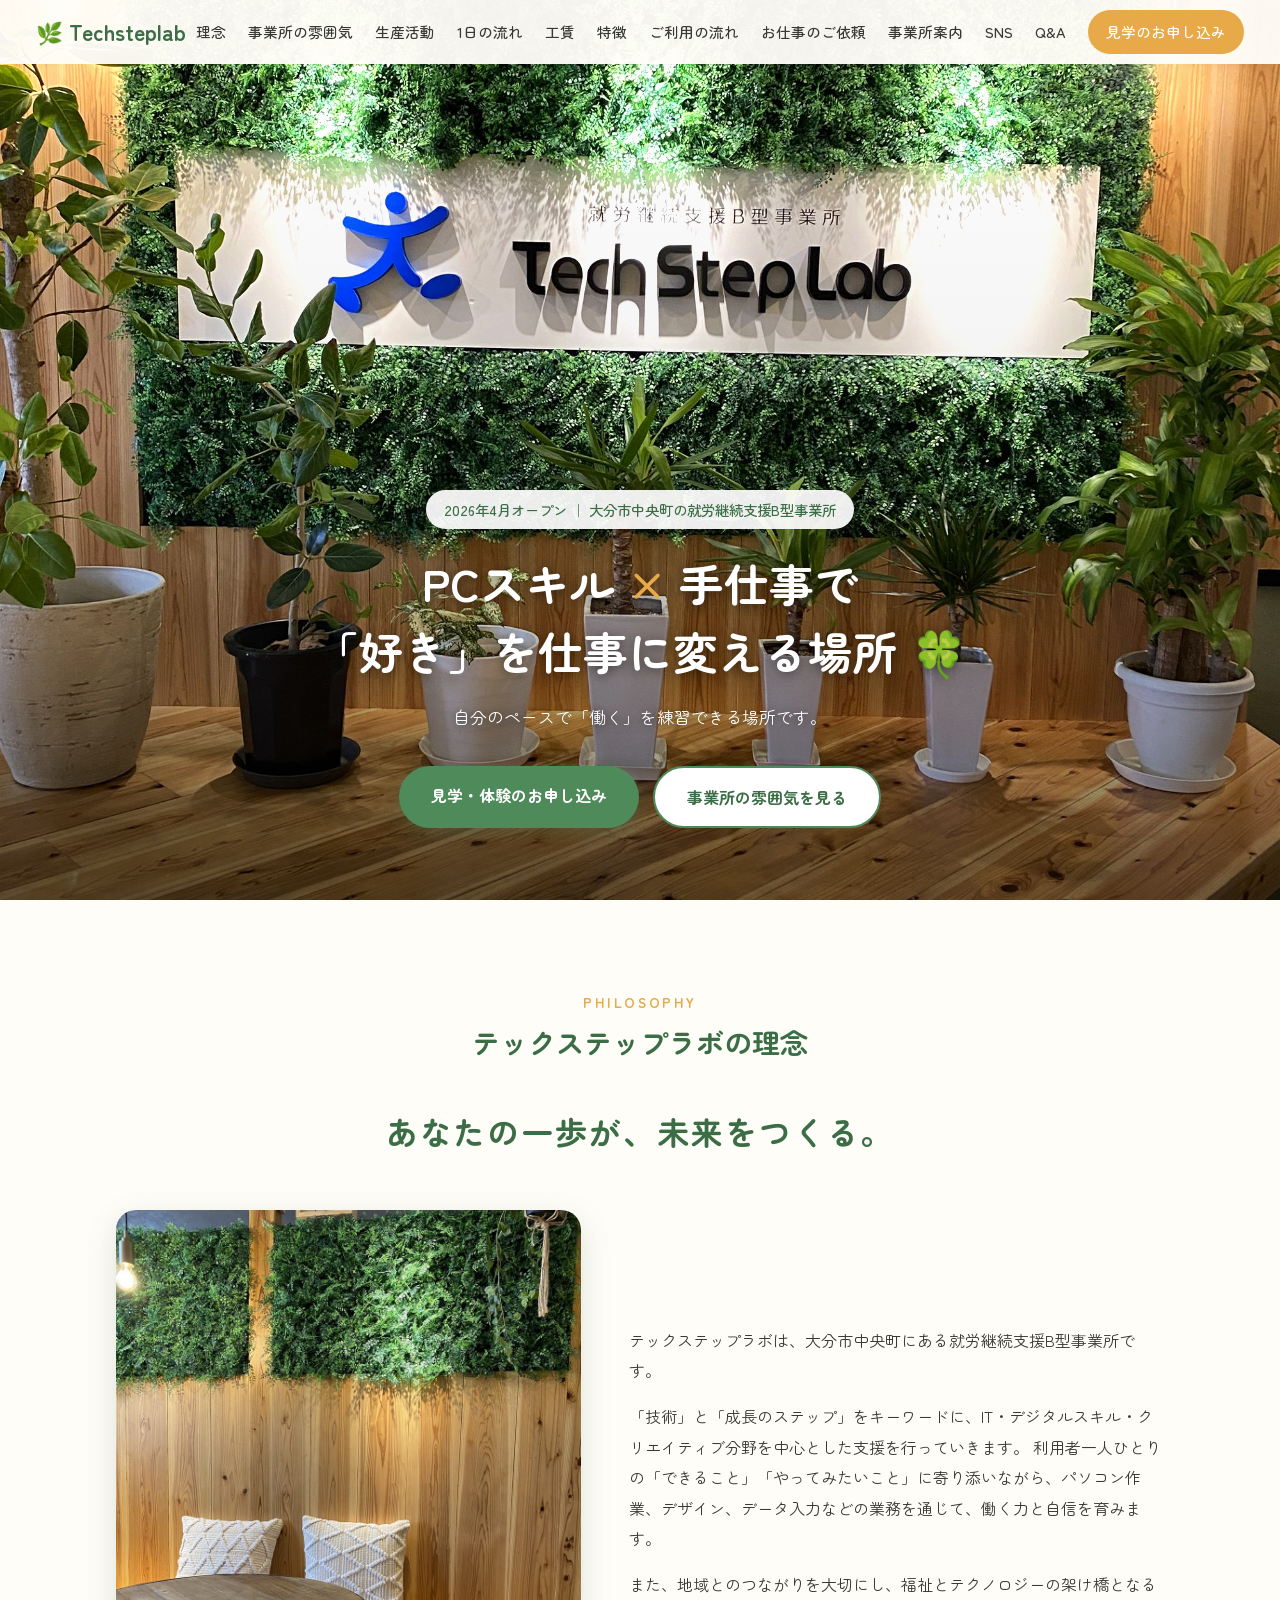
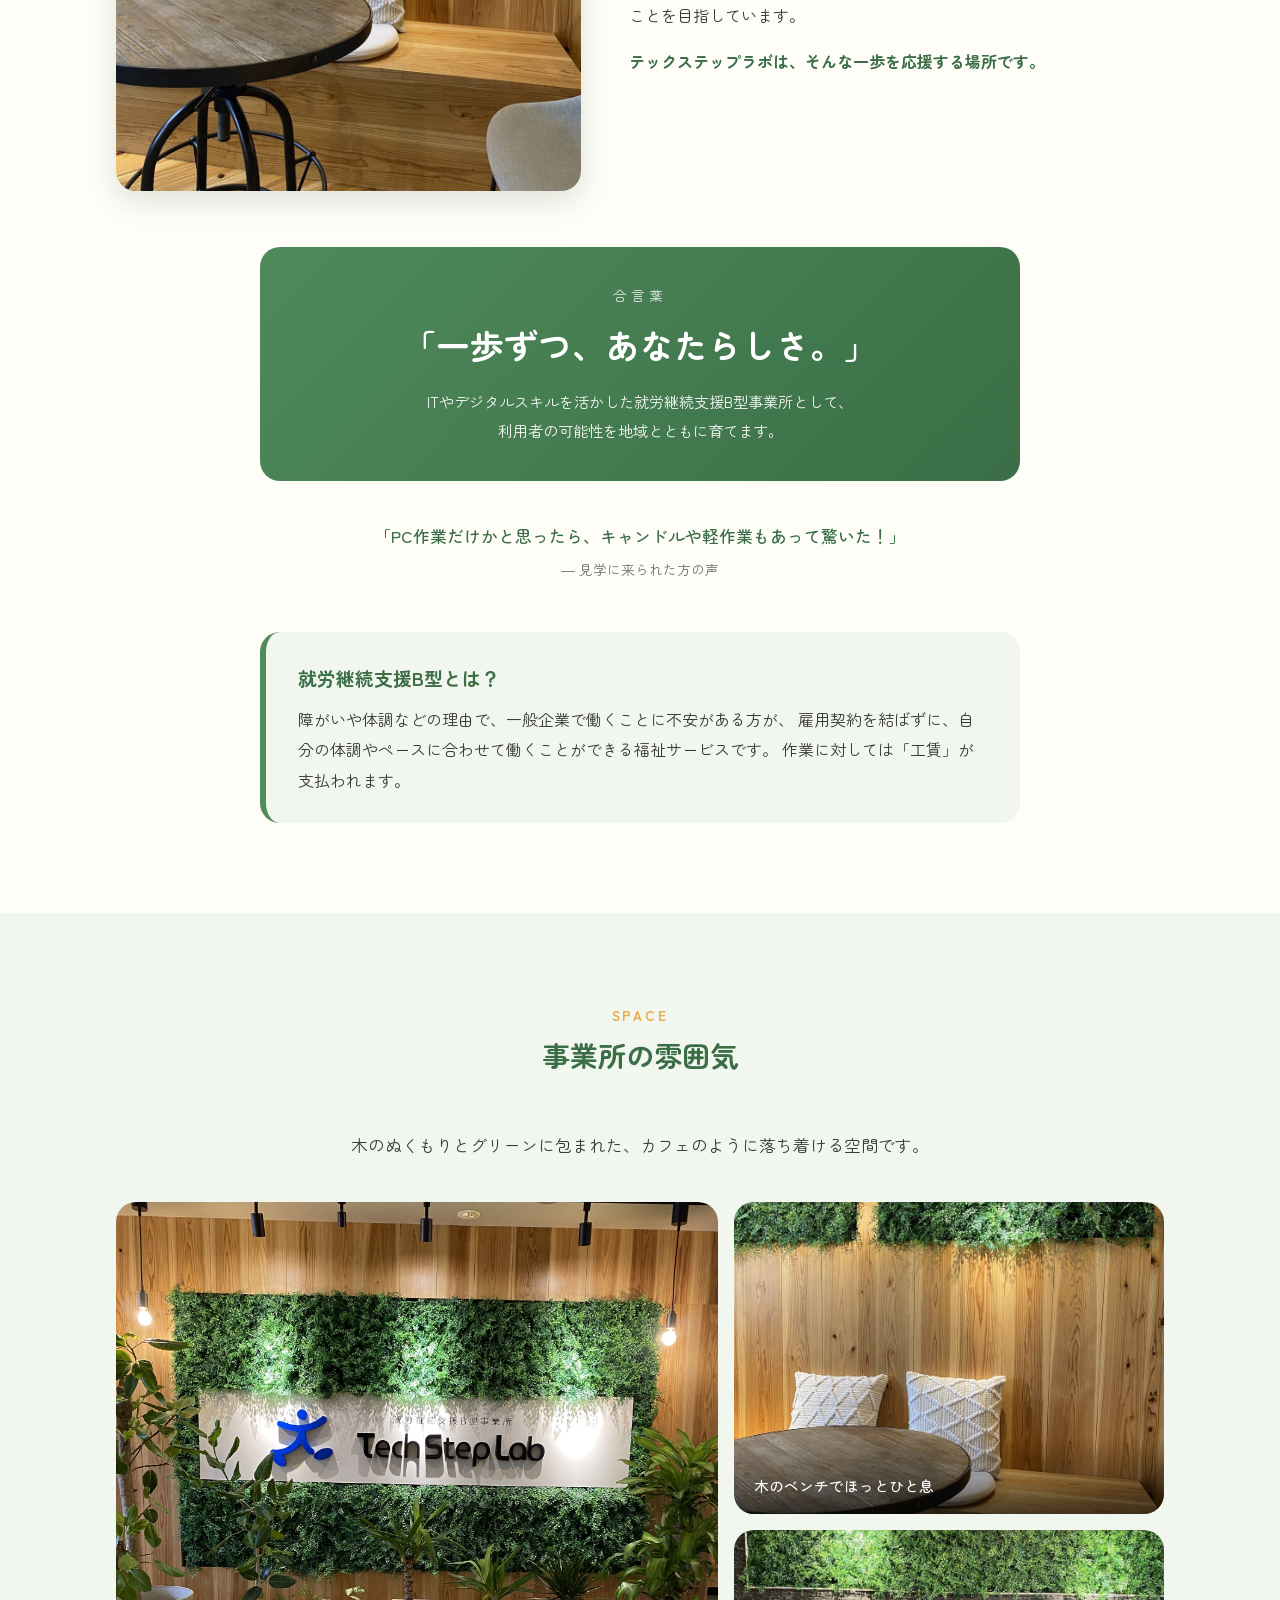
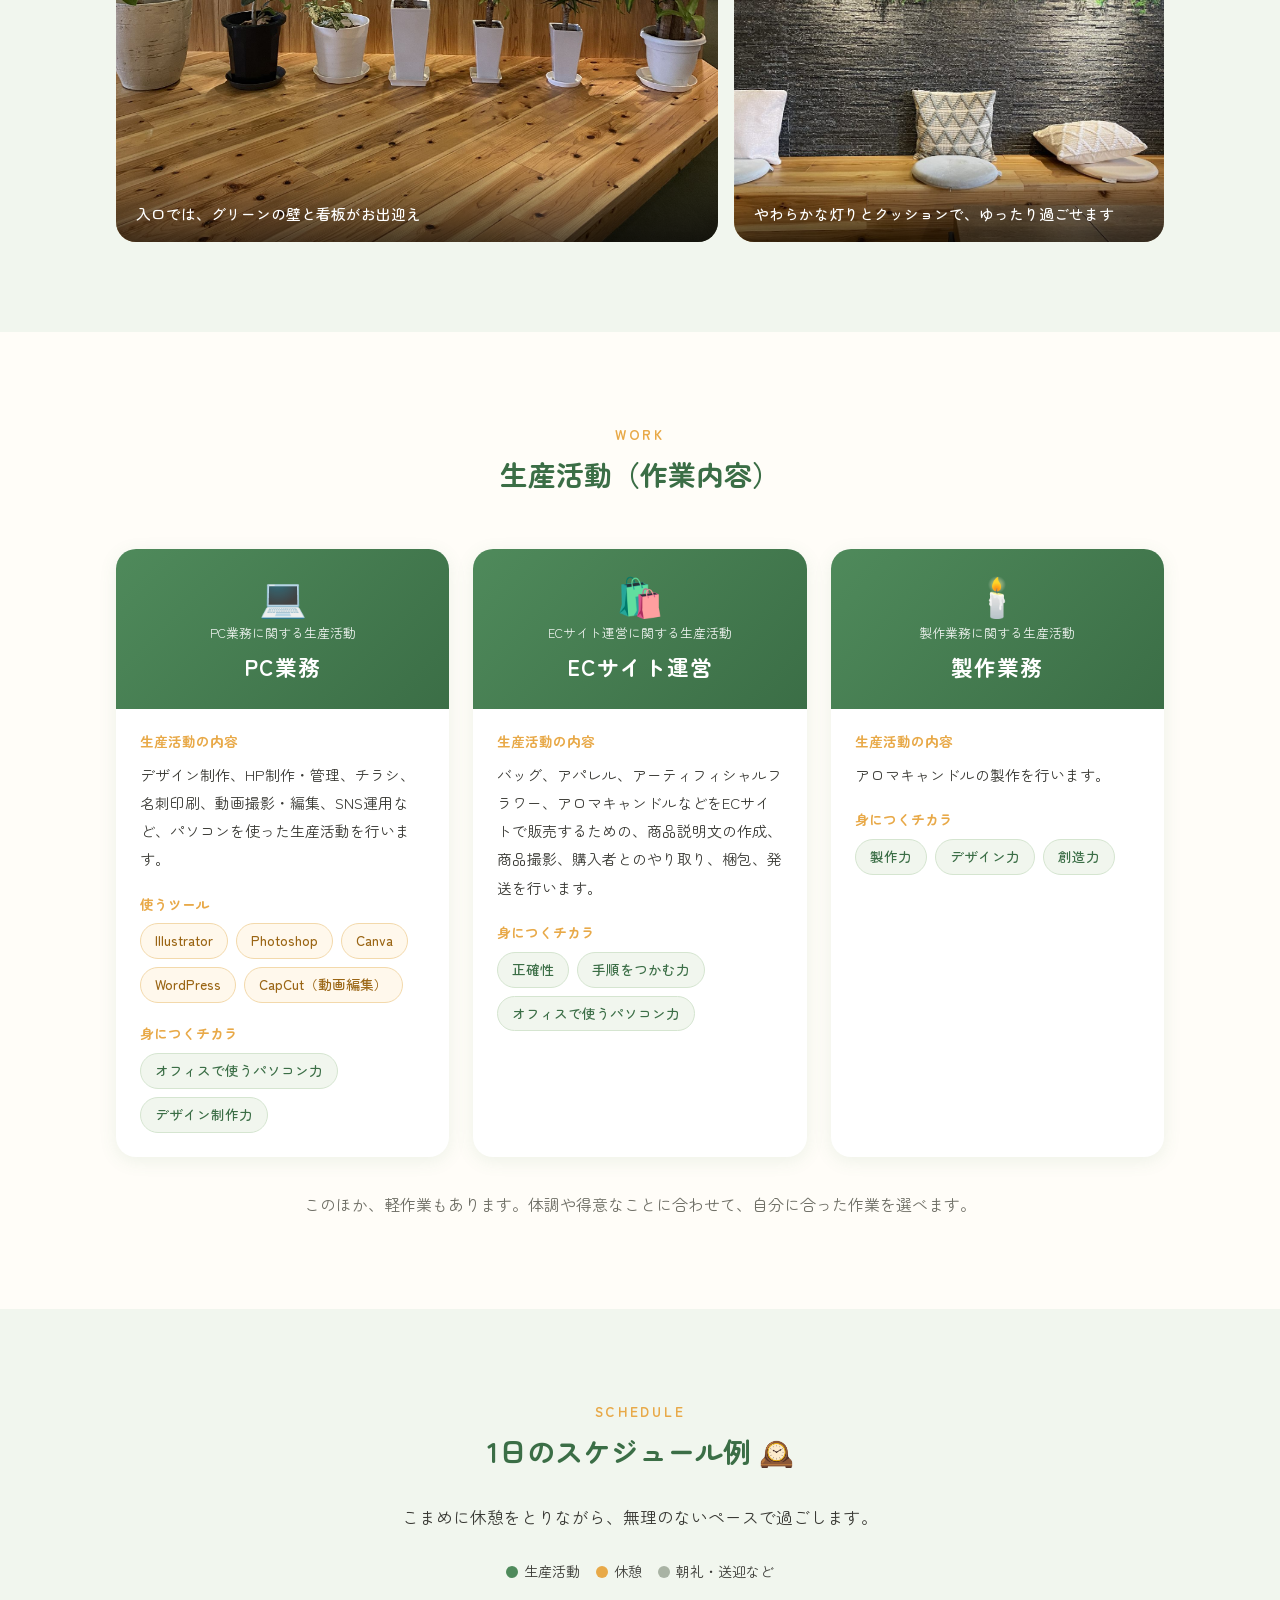
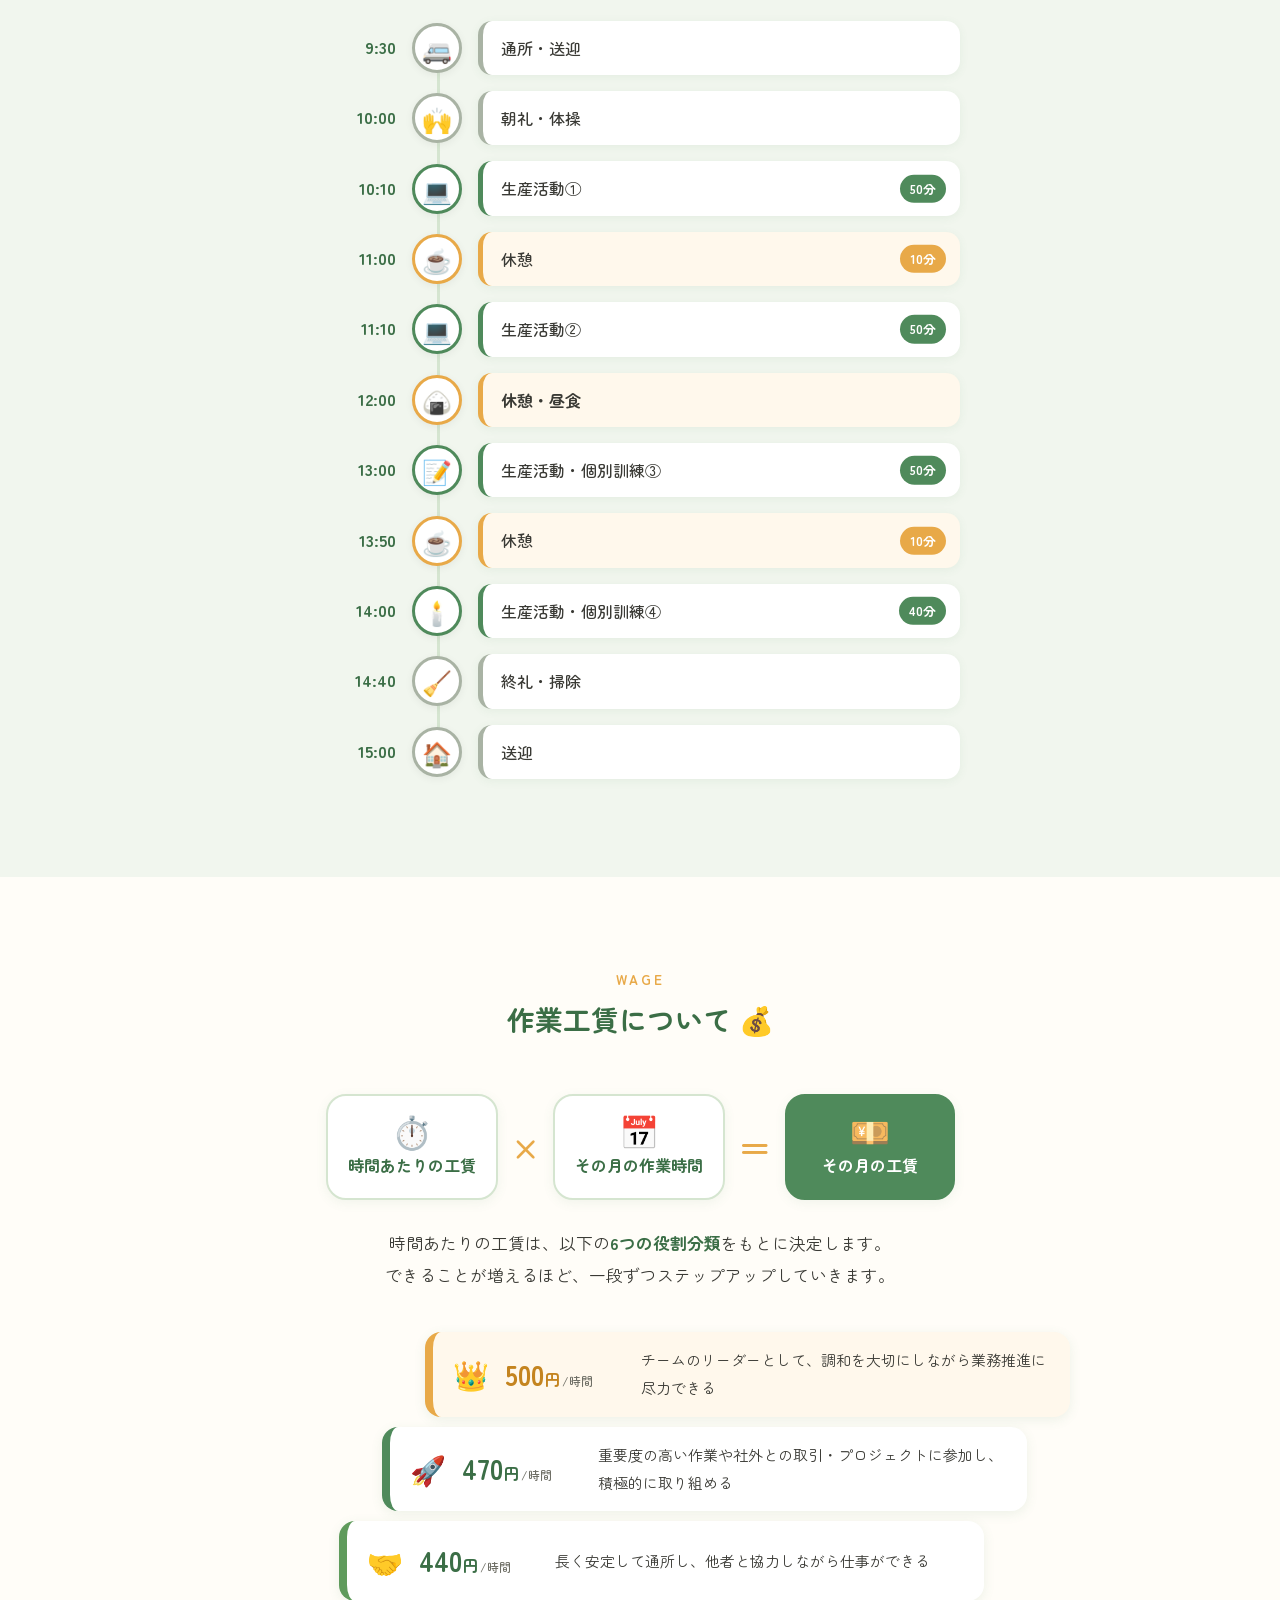
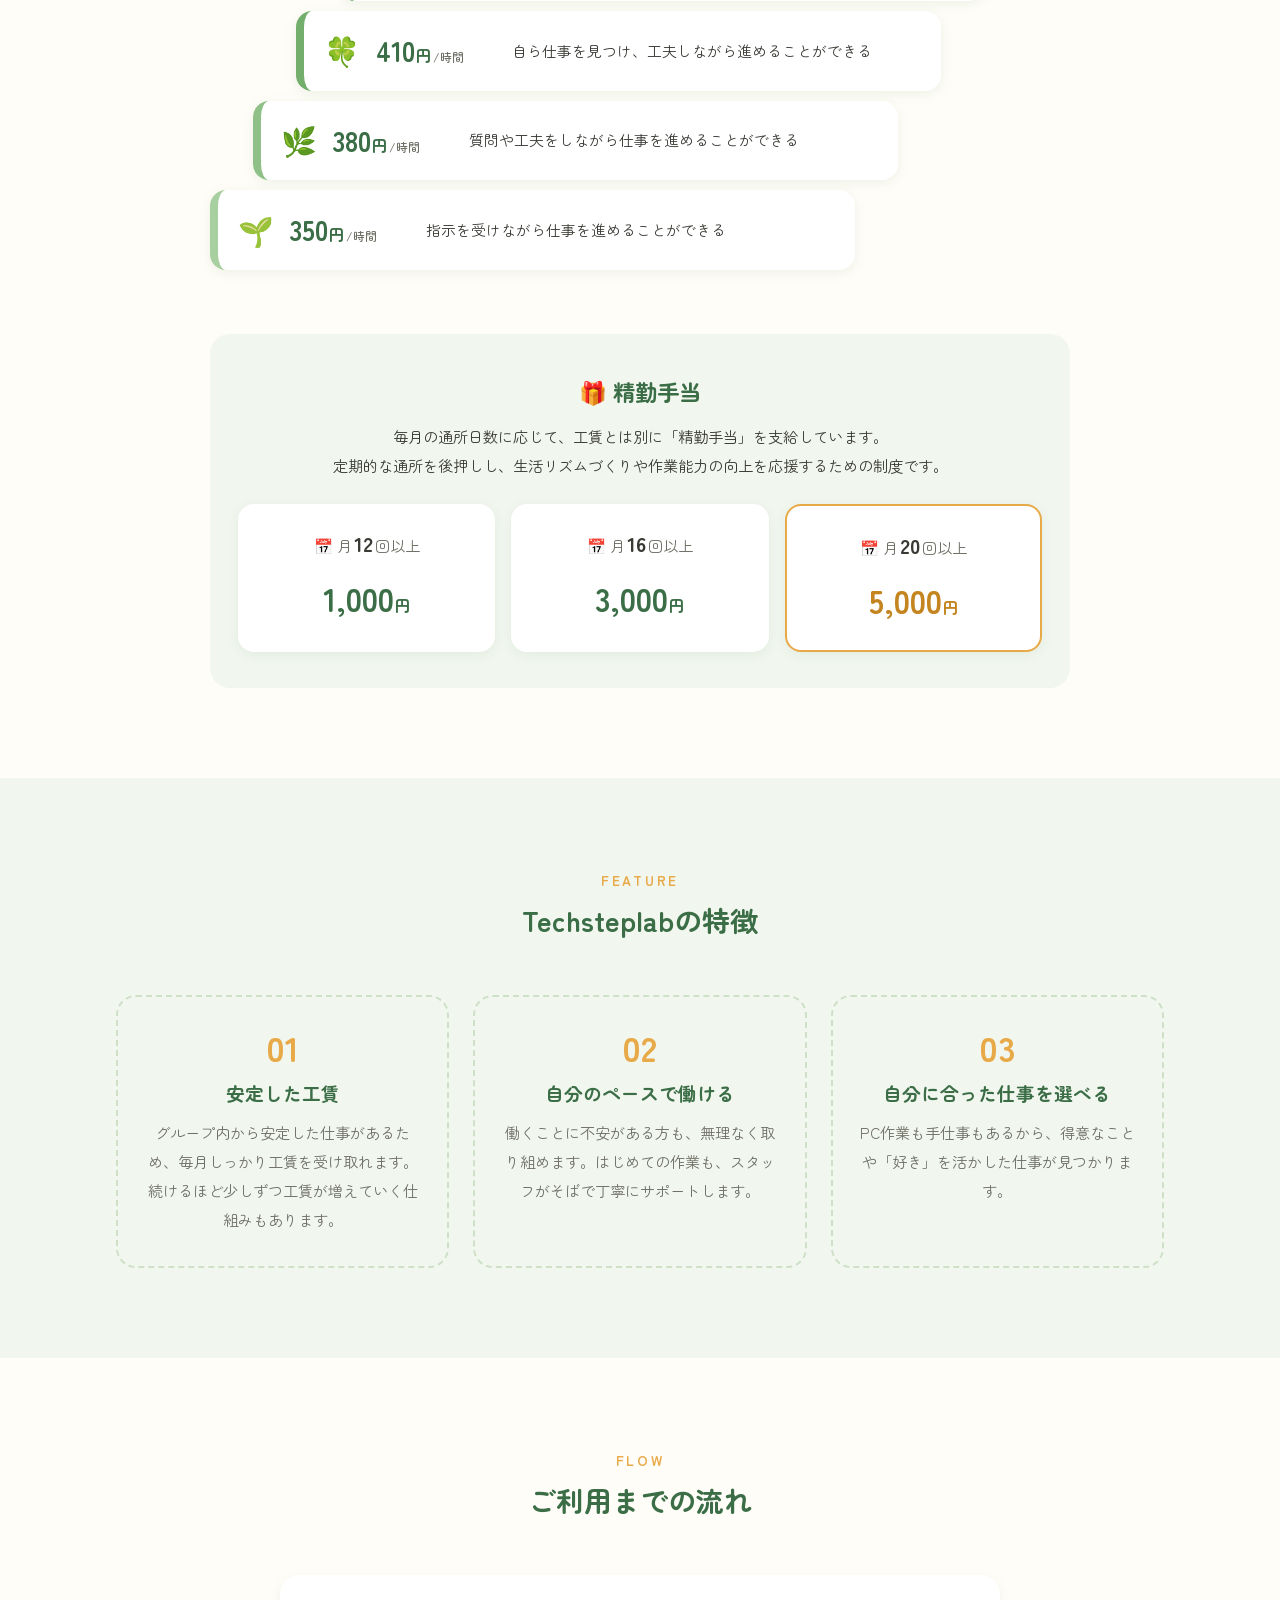
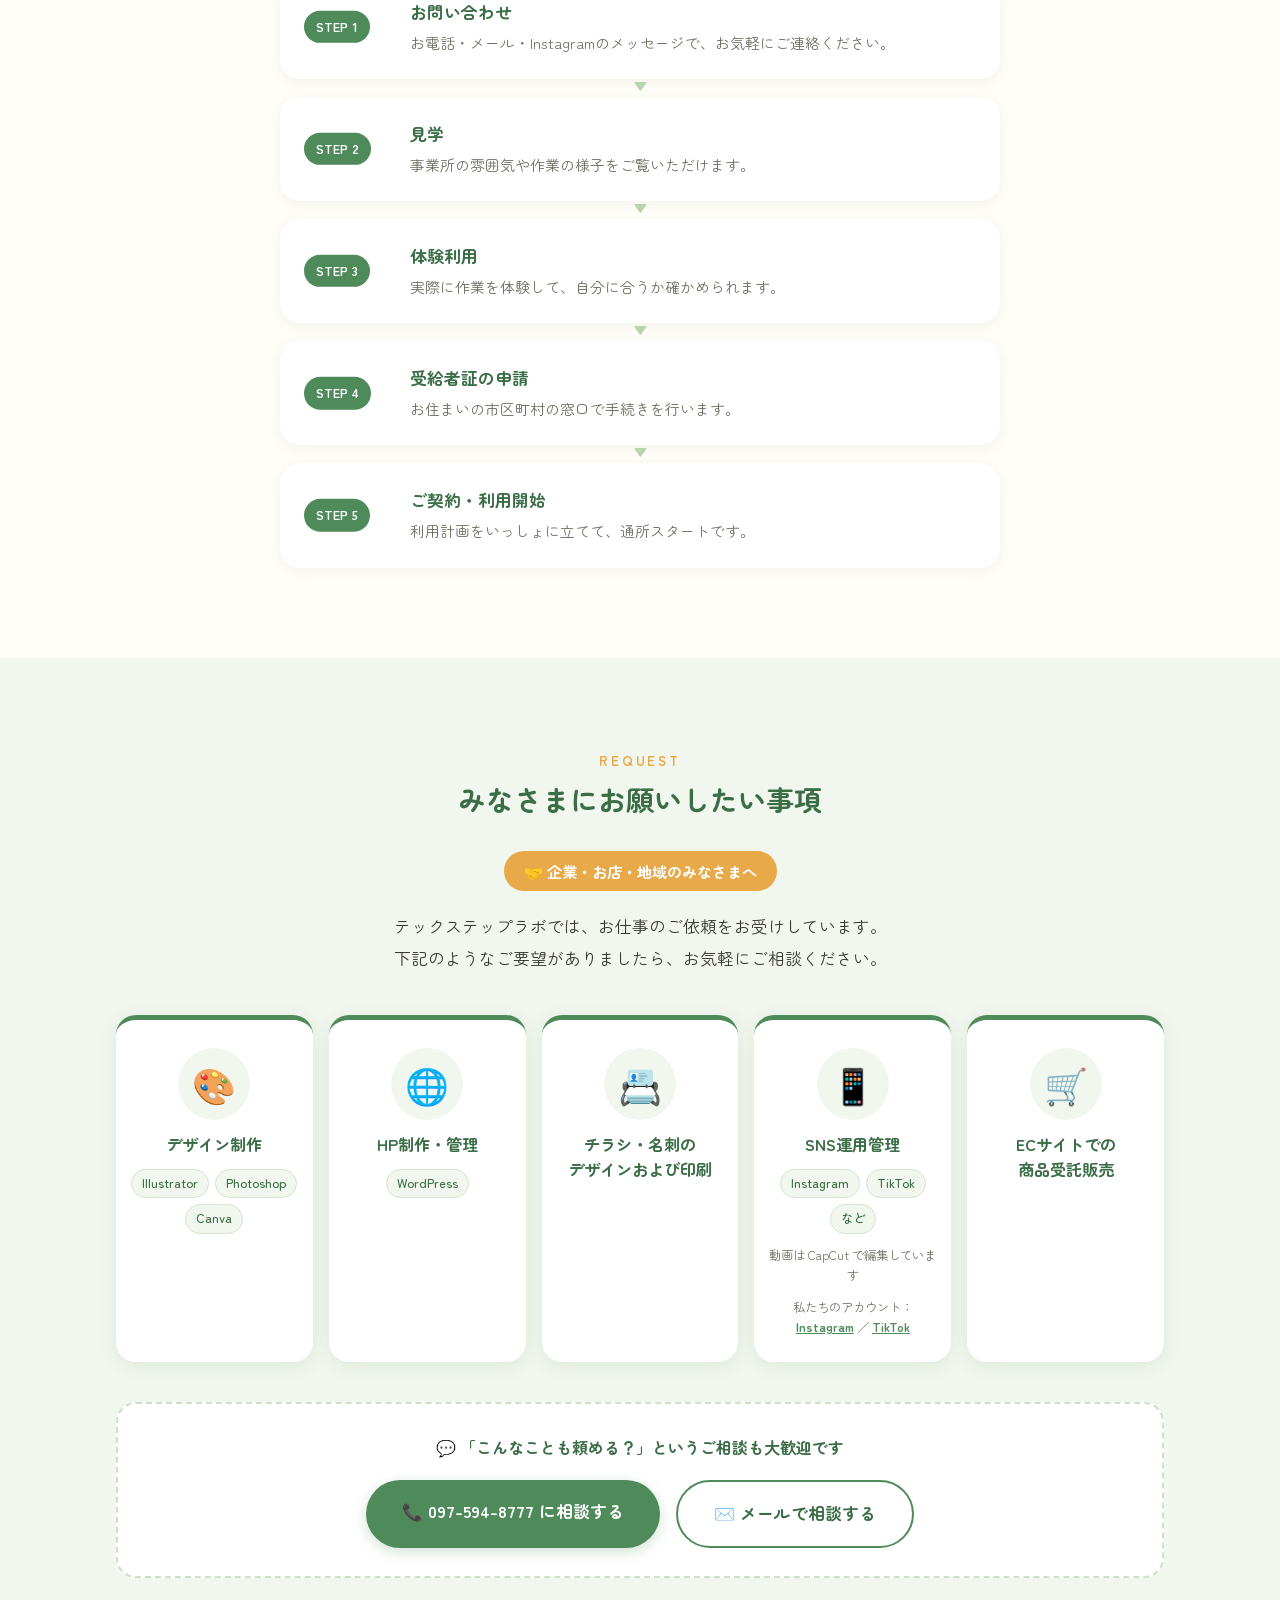
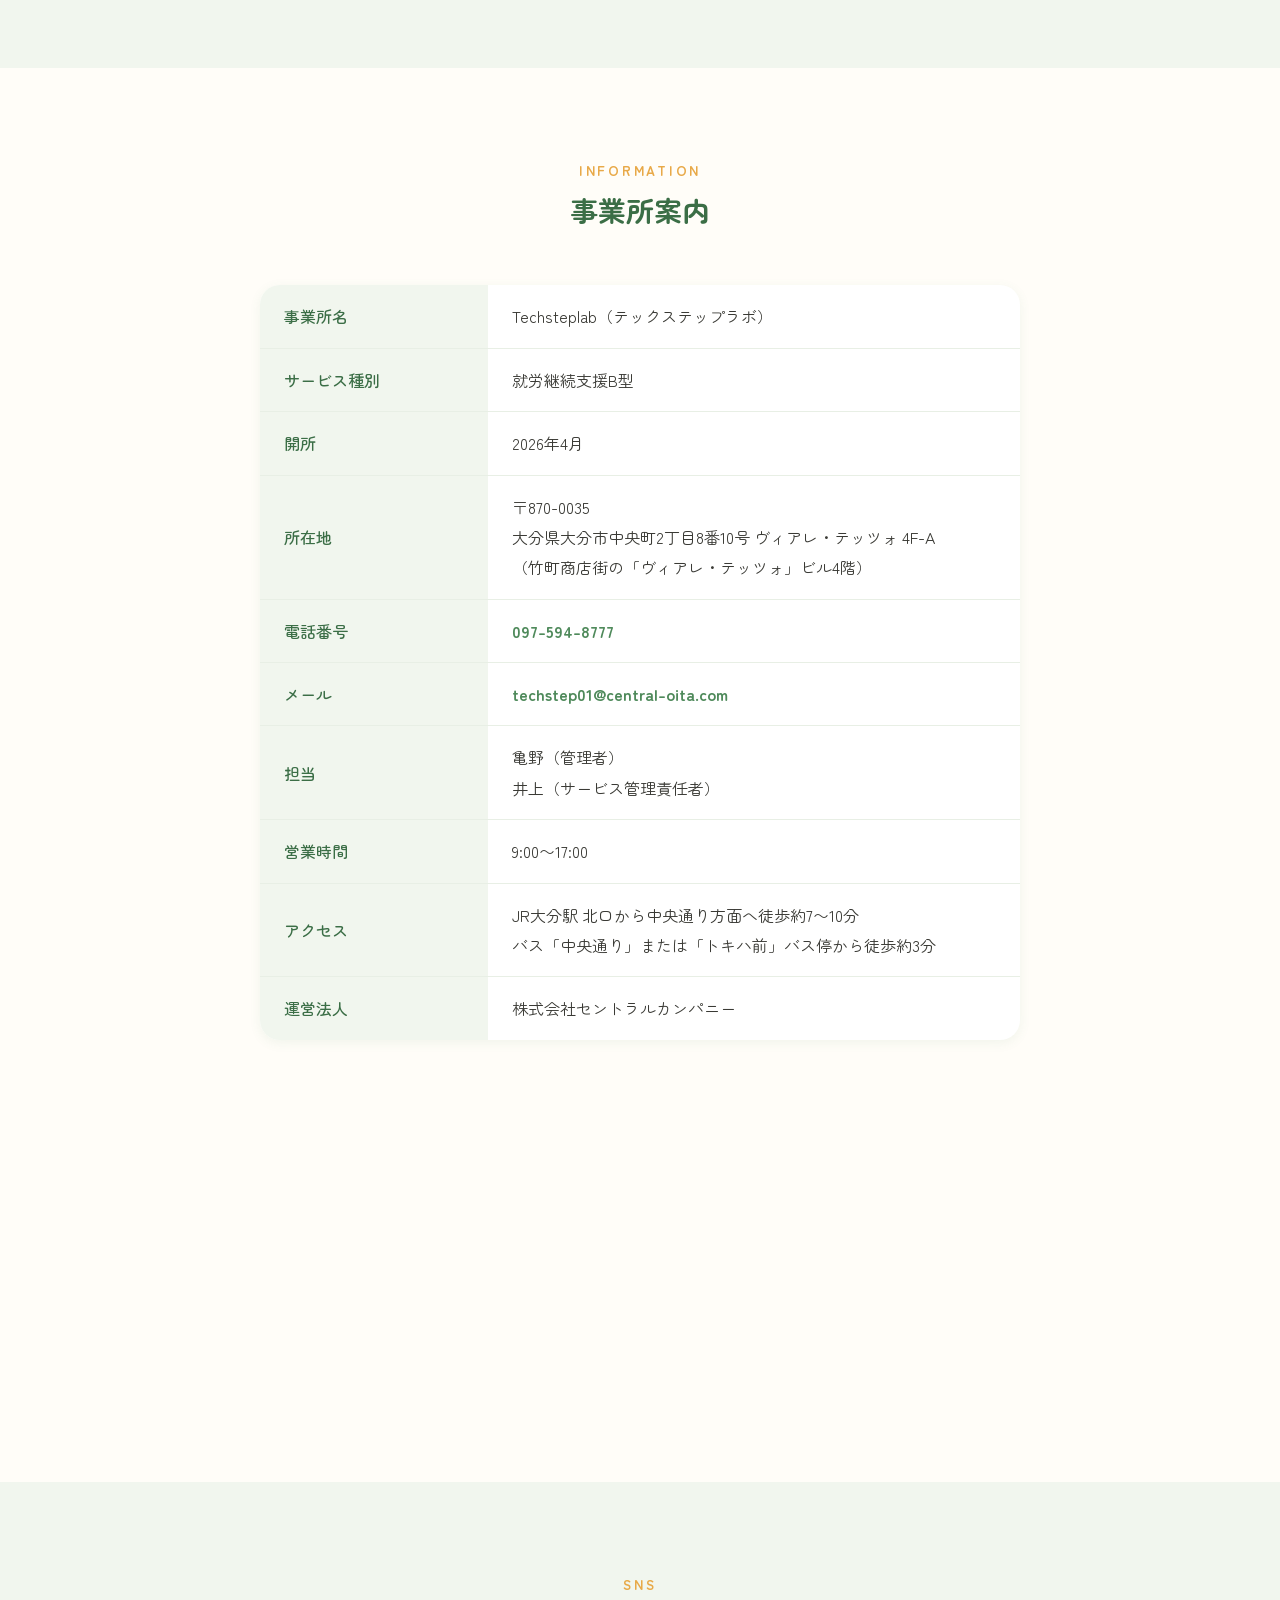
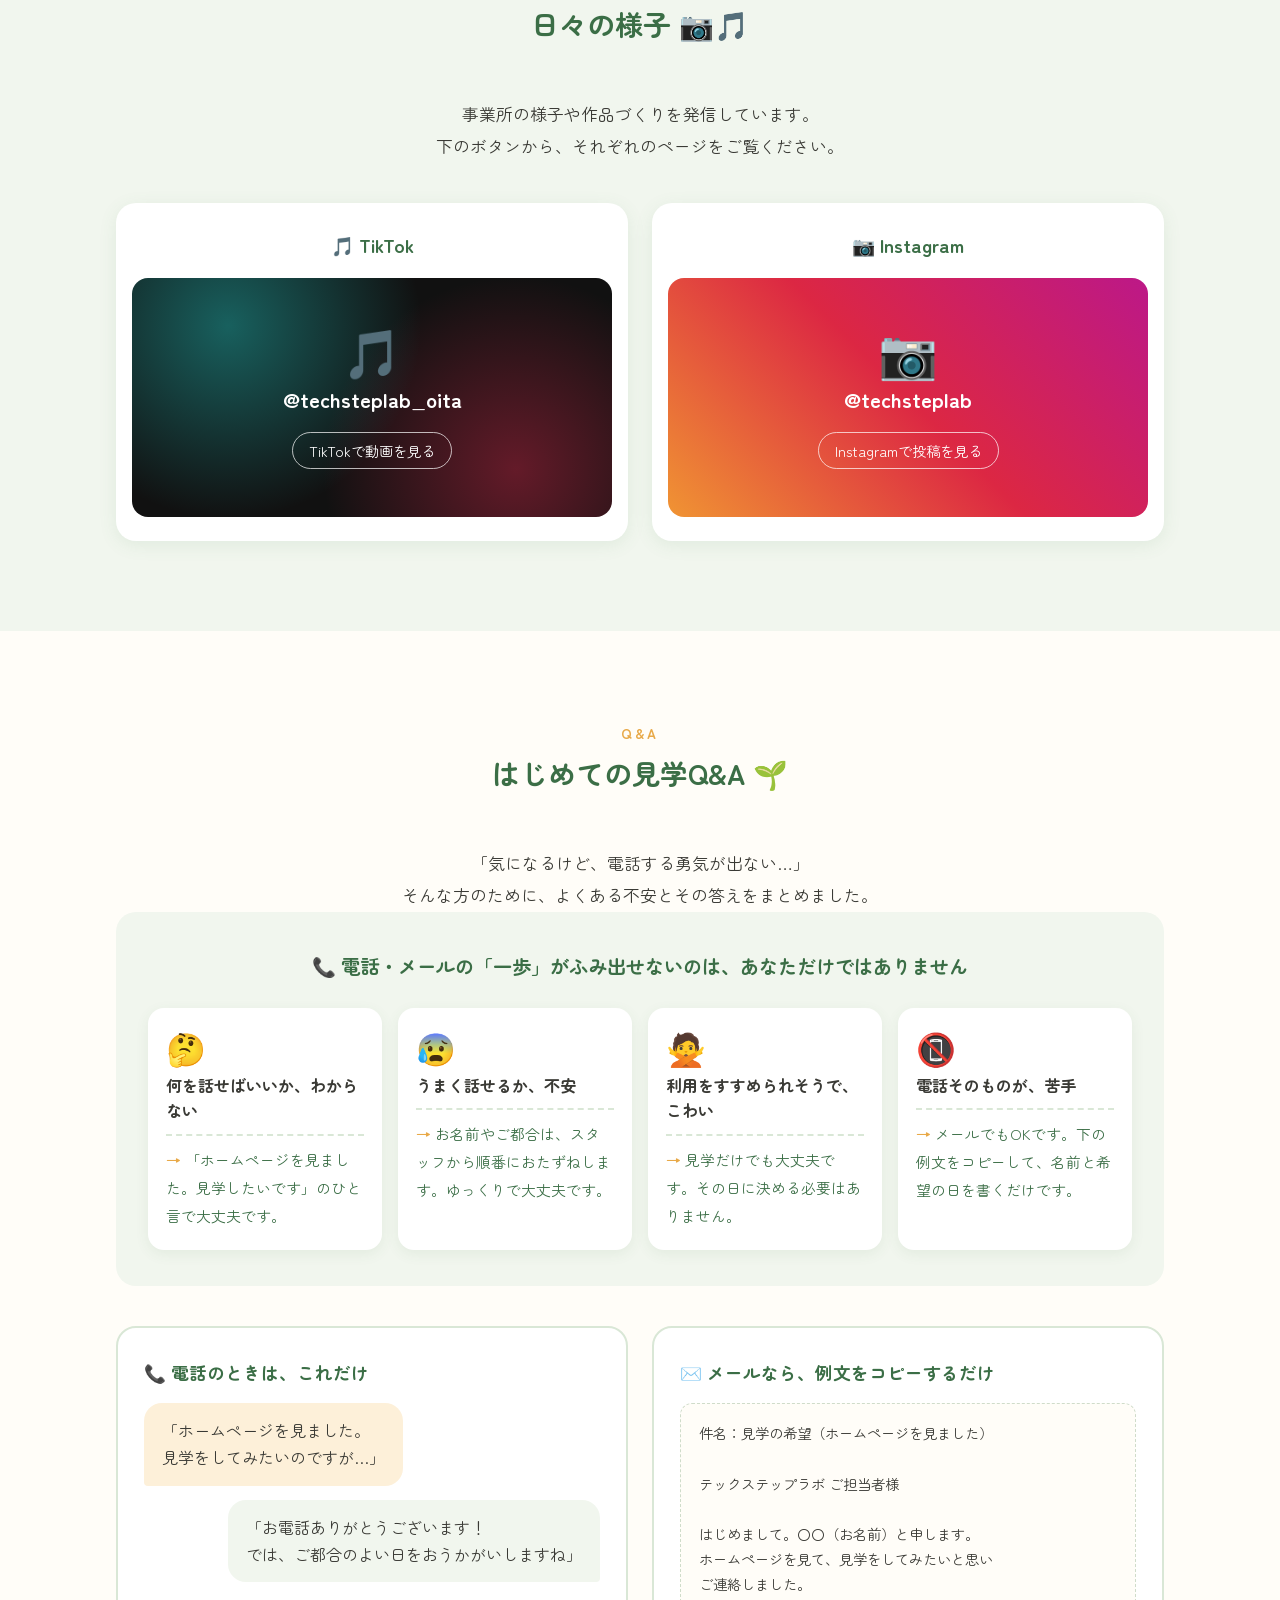
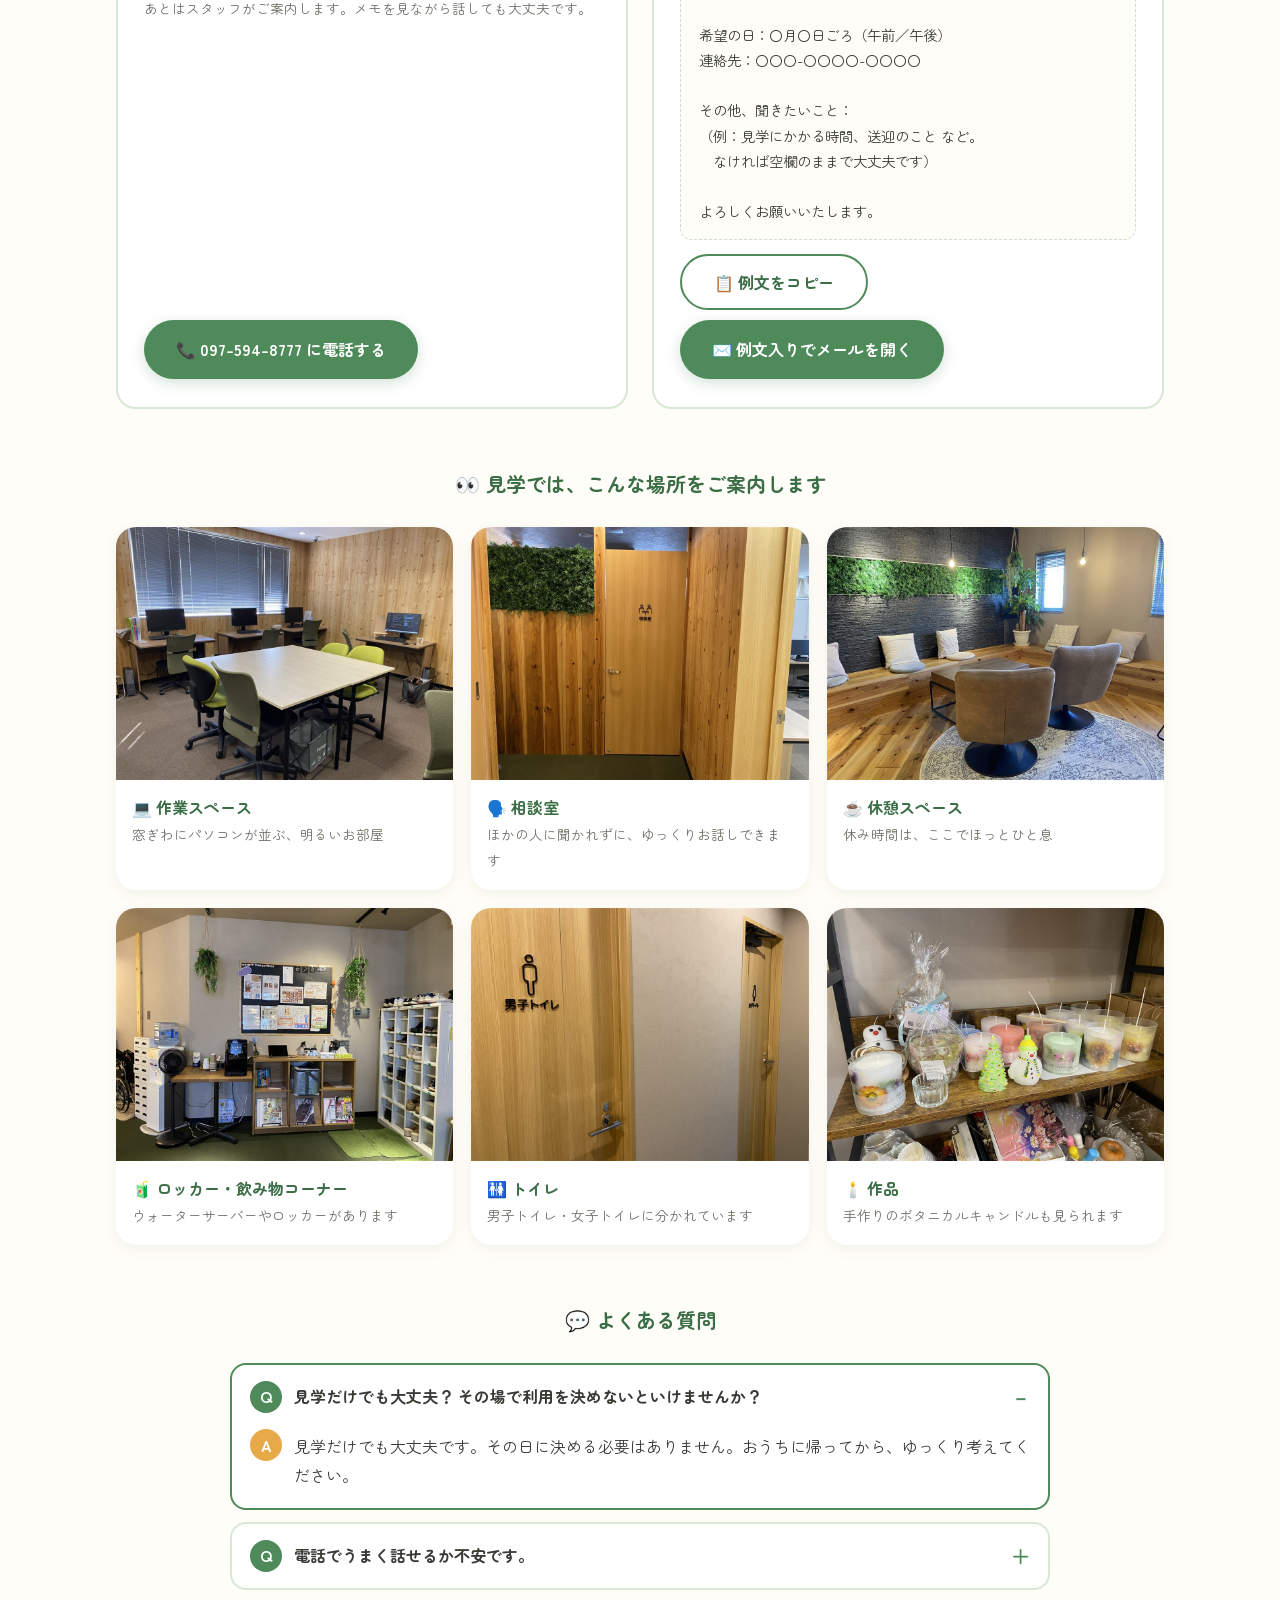
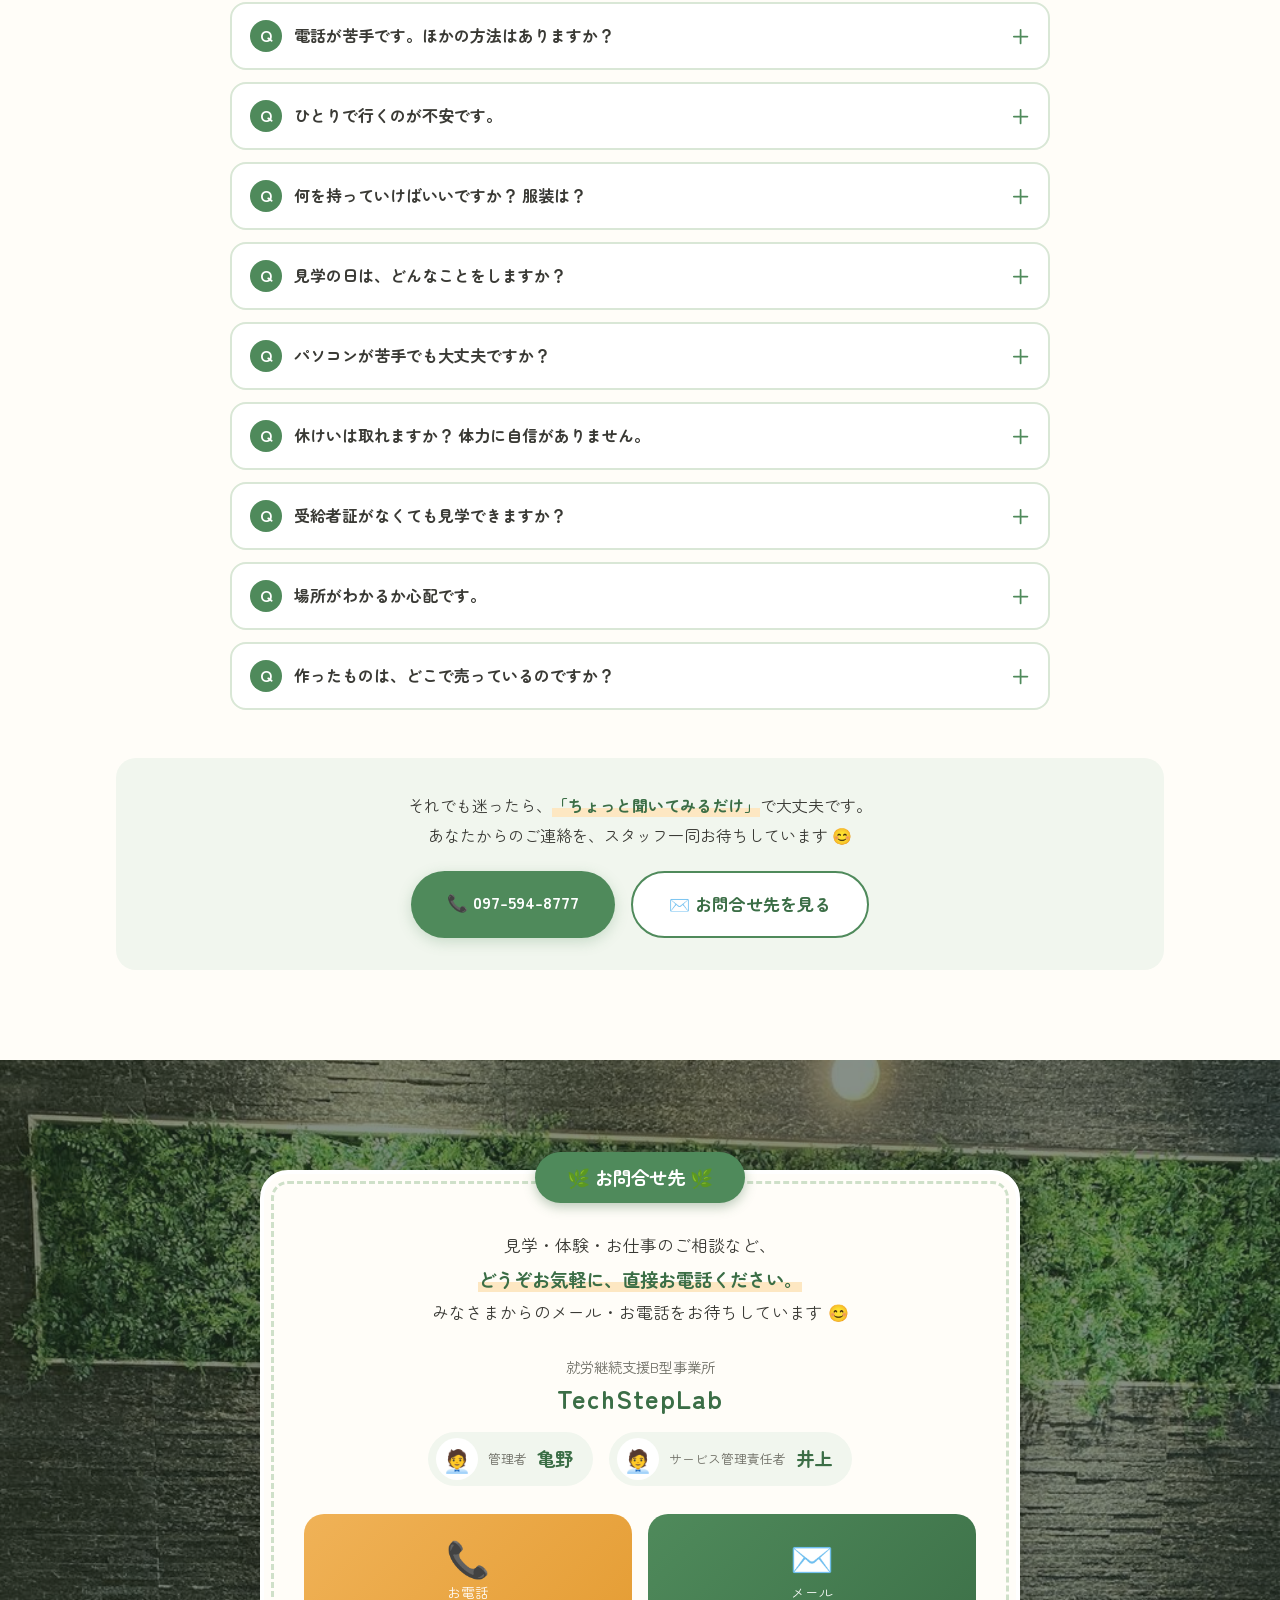
==== commit 8a26f04c: "営業時間を 9:00〜17:00 に更新" ====
--- a/index.html
+++ b/index.html
@@ -453,8 +453,7 @@
         <tr><th>電話番号</th><td><a href="tel:0975948777" class="tel-link">097-594-8777</a></td></tr>
         <tr><th>メール</th><td><a href="mailto:techstep01@central-oita.com" class="tel-link">techstep01@central-oita.com</a></td></tr>
         <tr><th>担当</th><td>亀野（管理者）<br>井上（サービス管理責任者）</td></tr>
-        <!-- ★営業時間が確認できたら書き換えてください -->
-        <tr><th>営業時間</th><td>お電話でお問い合わせください</td></tr>
+        <tr><th>営業時間</th><td>9:00〜17:00</td></tr>
         <tr><th>アクセス</th><td>JR大分駅 北口から中央通り方面へ徒歩約7〜10分<br>バス「中央通り」または「トキハ前」バス停から徒歩約3分</td></tr>
         <tr><th>運営法人</th><td>株式会社セントラルカンパニー</td></tr>
       </table>
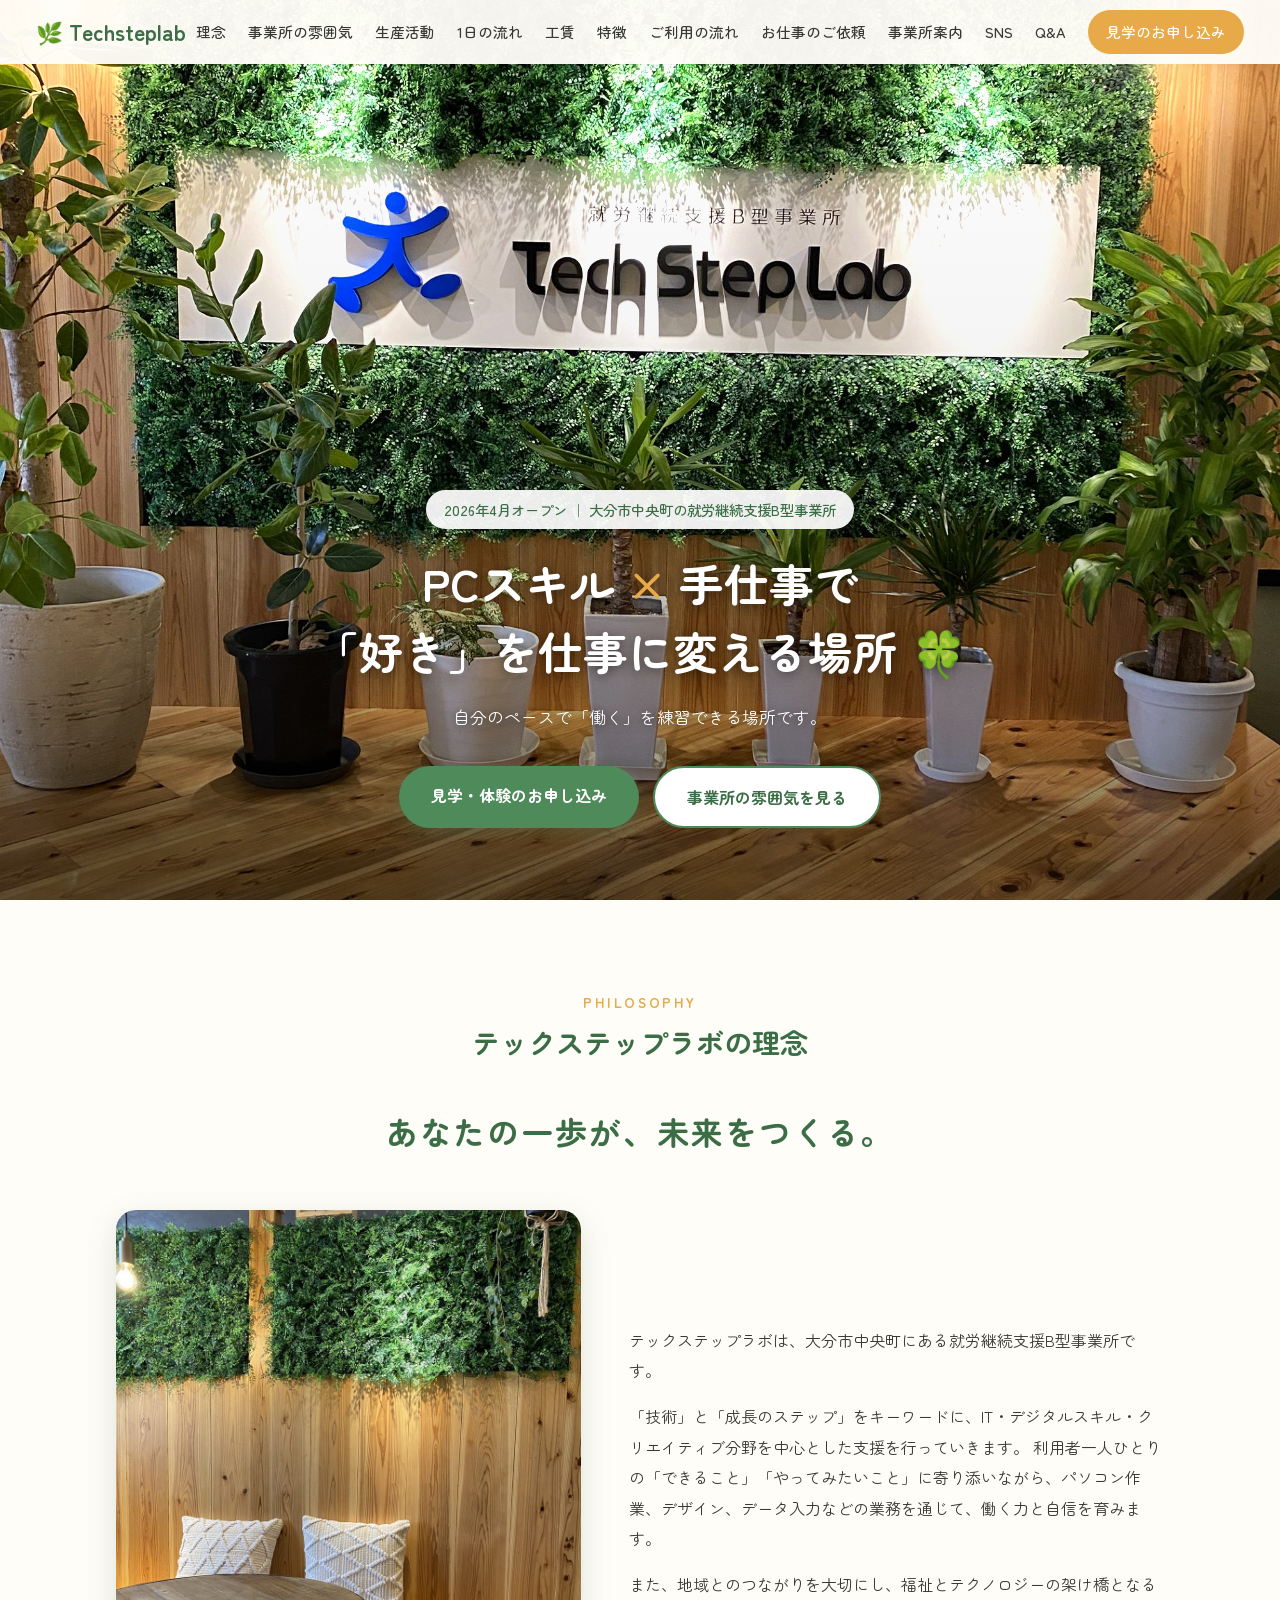
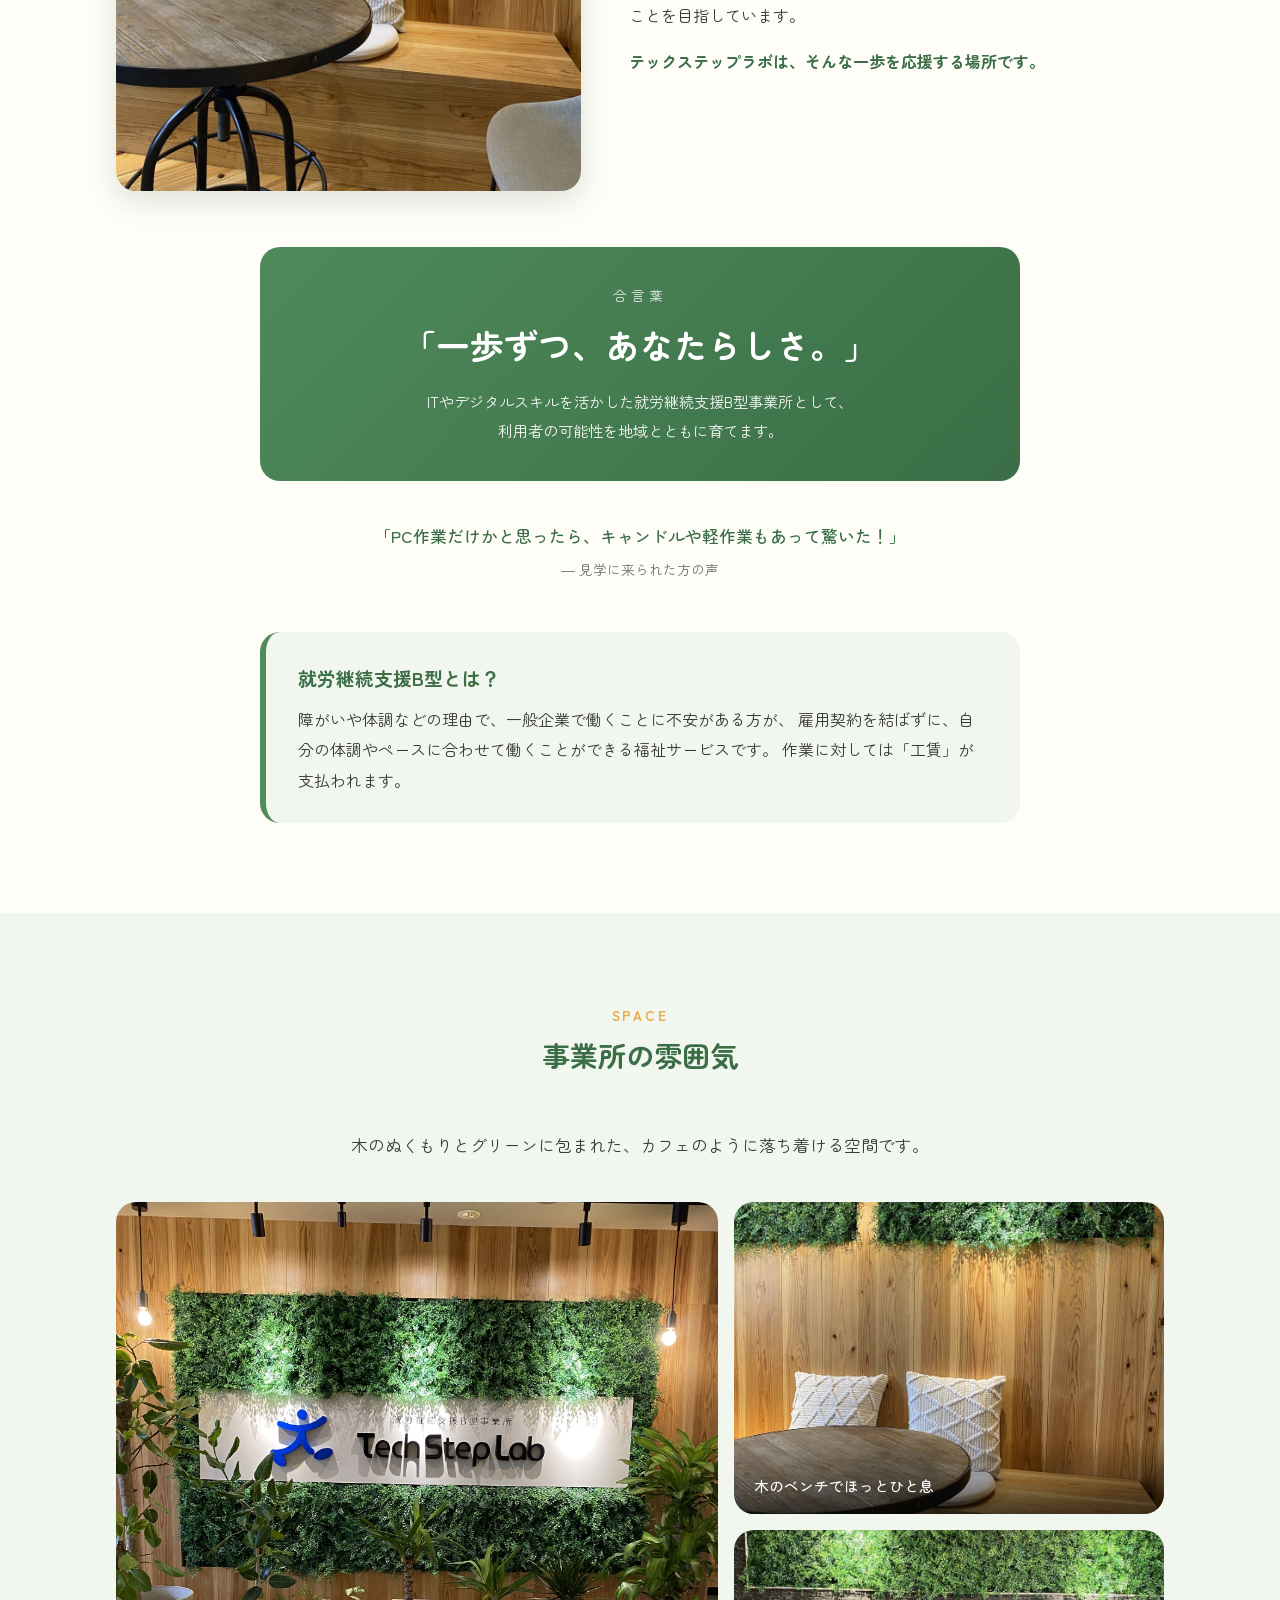
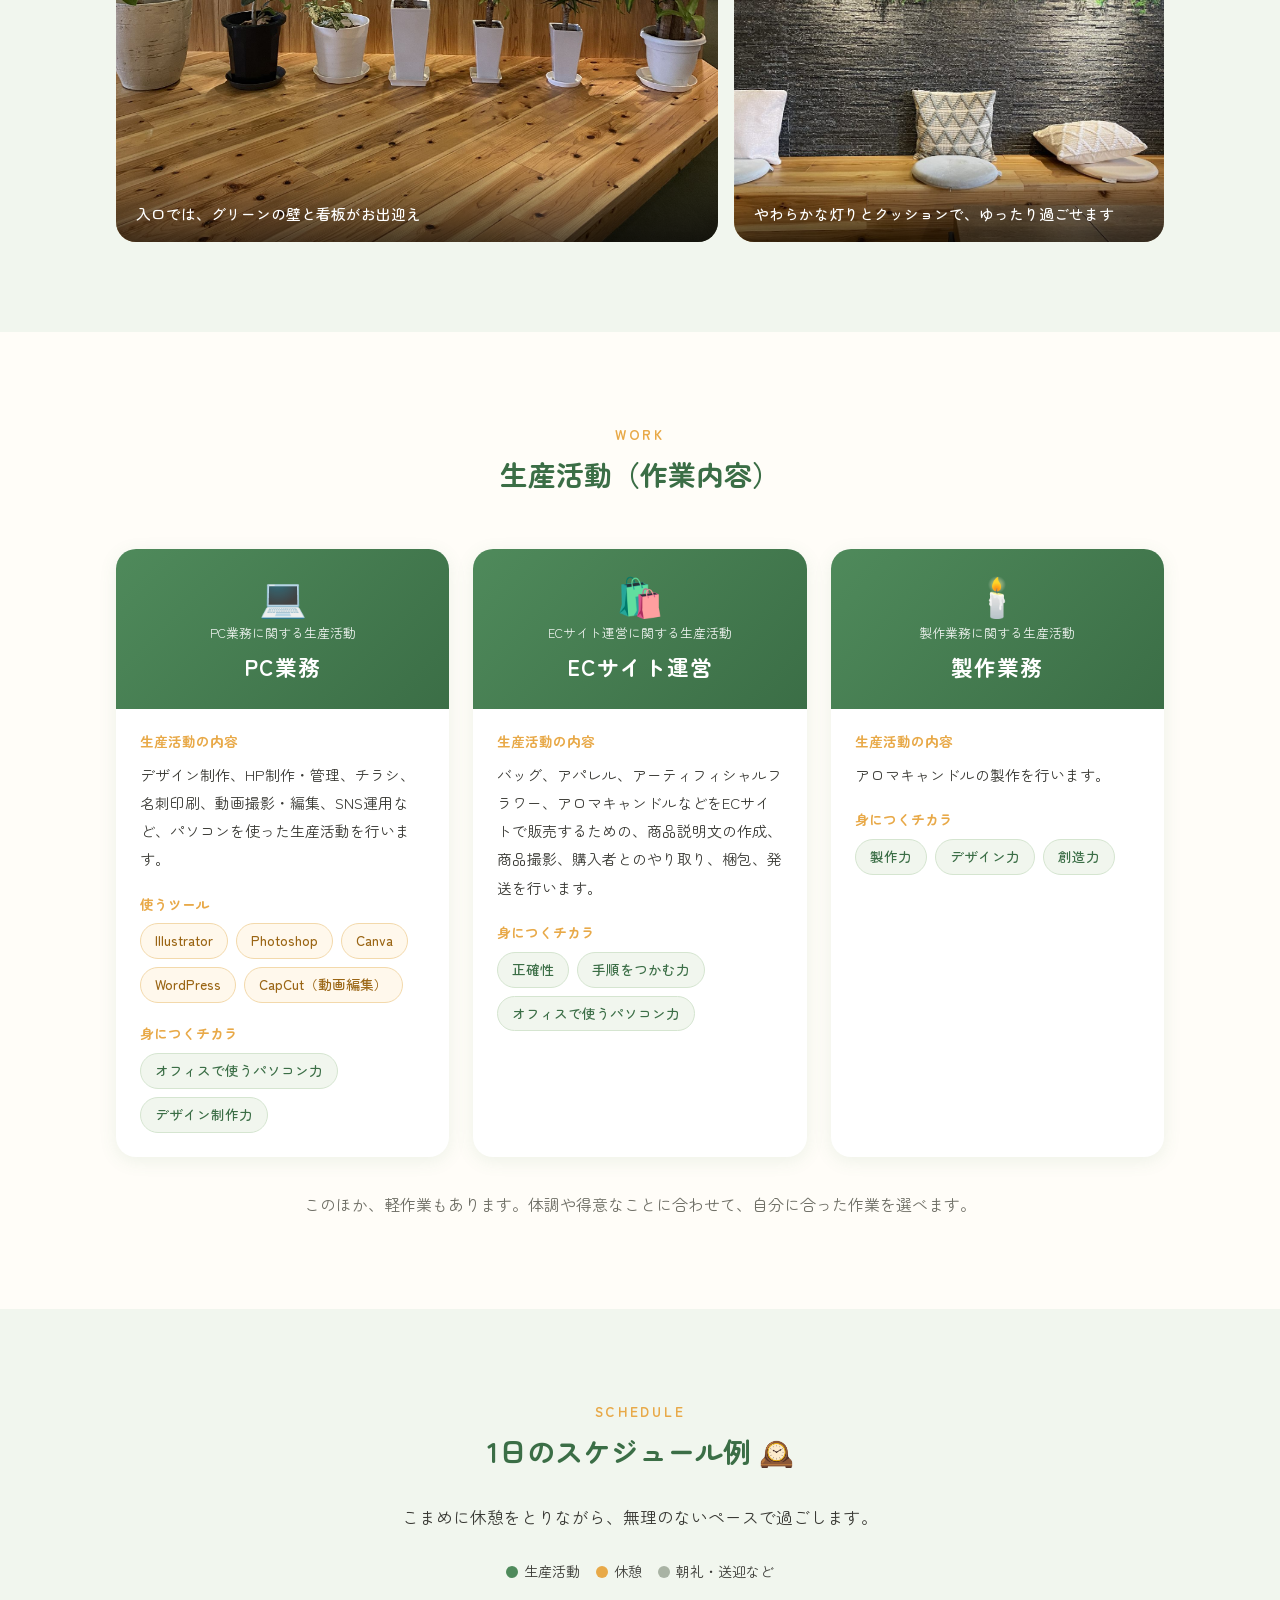
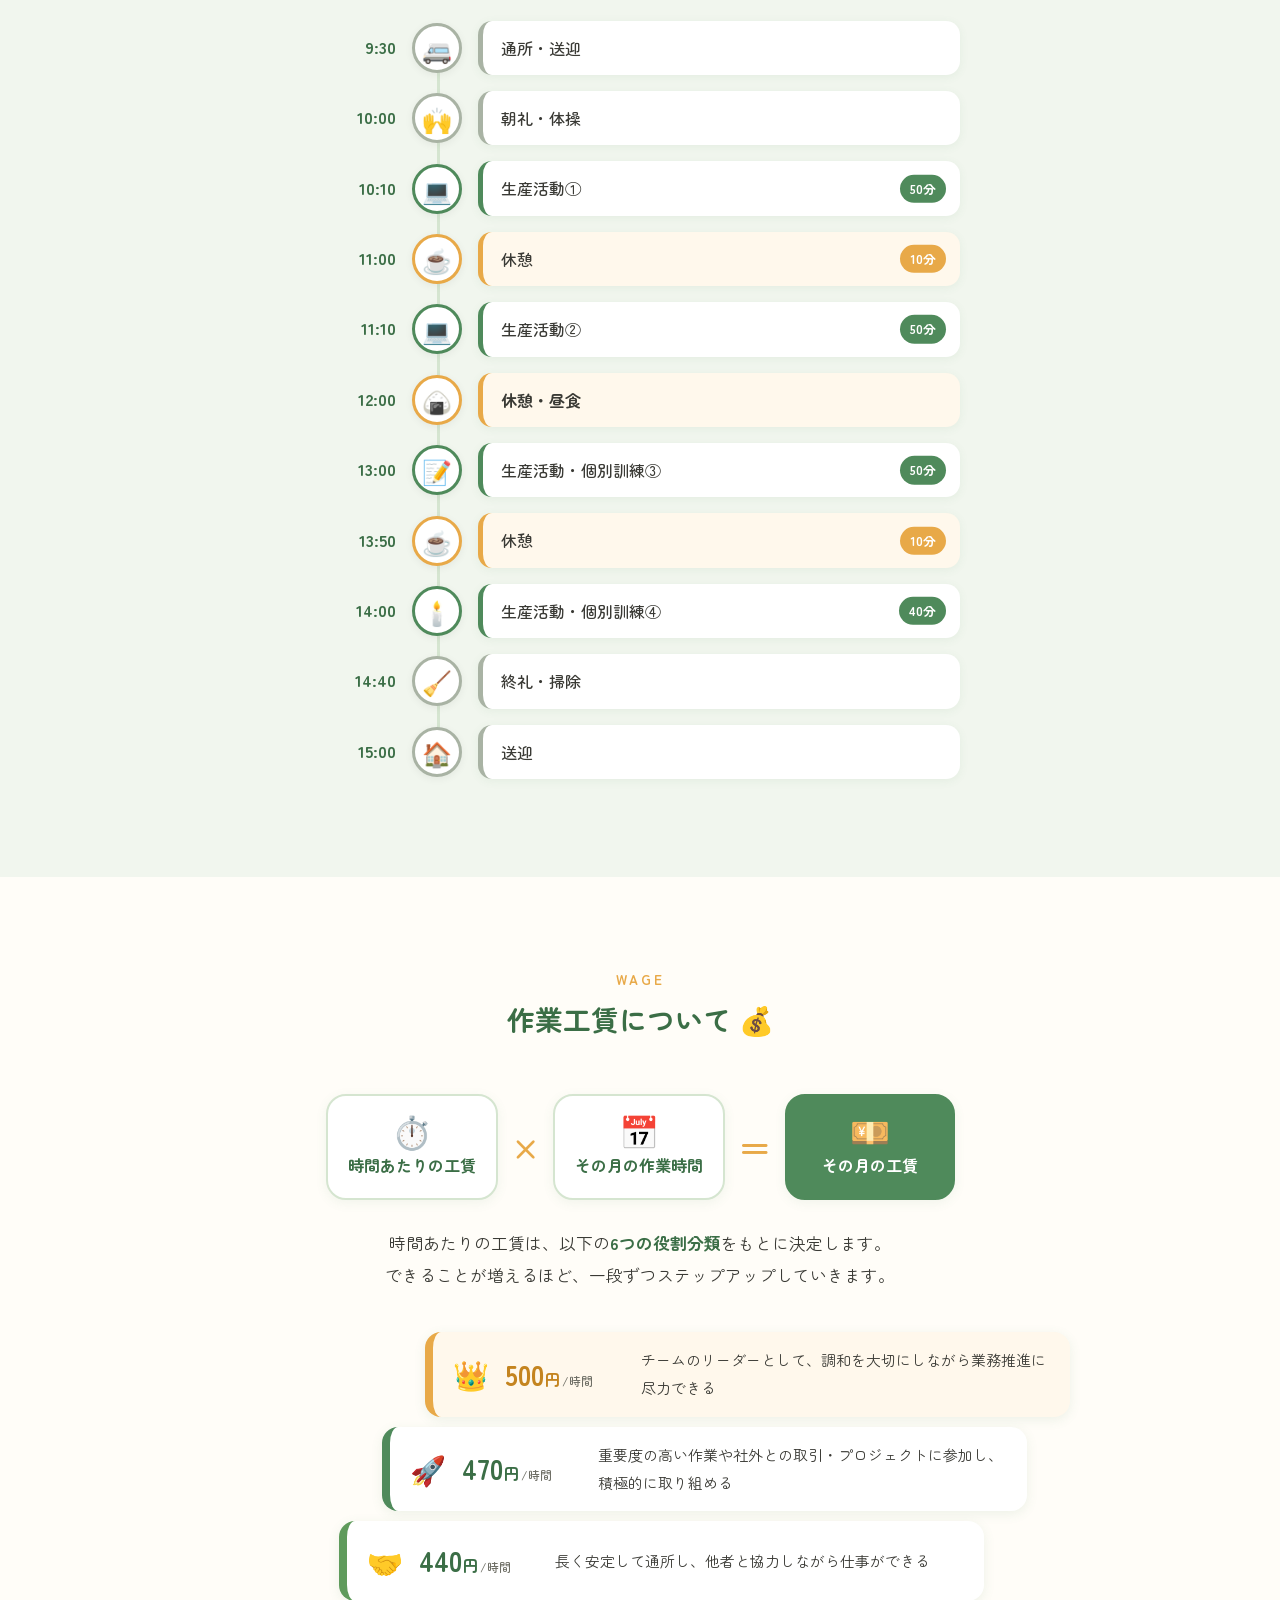
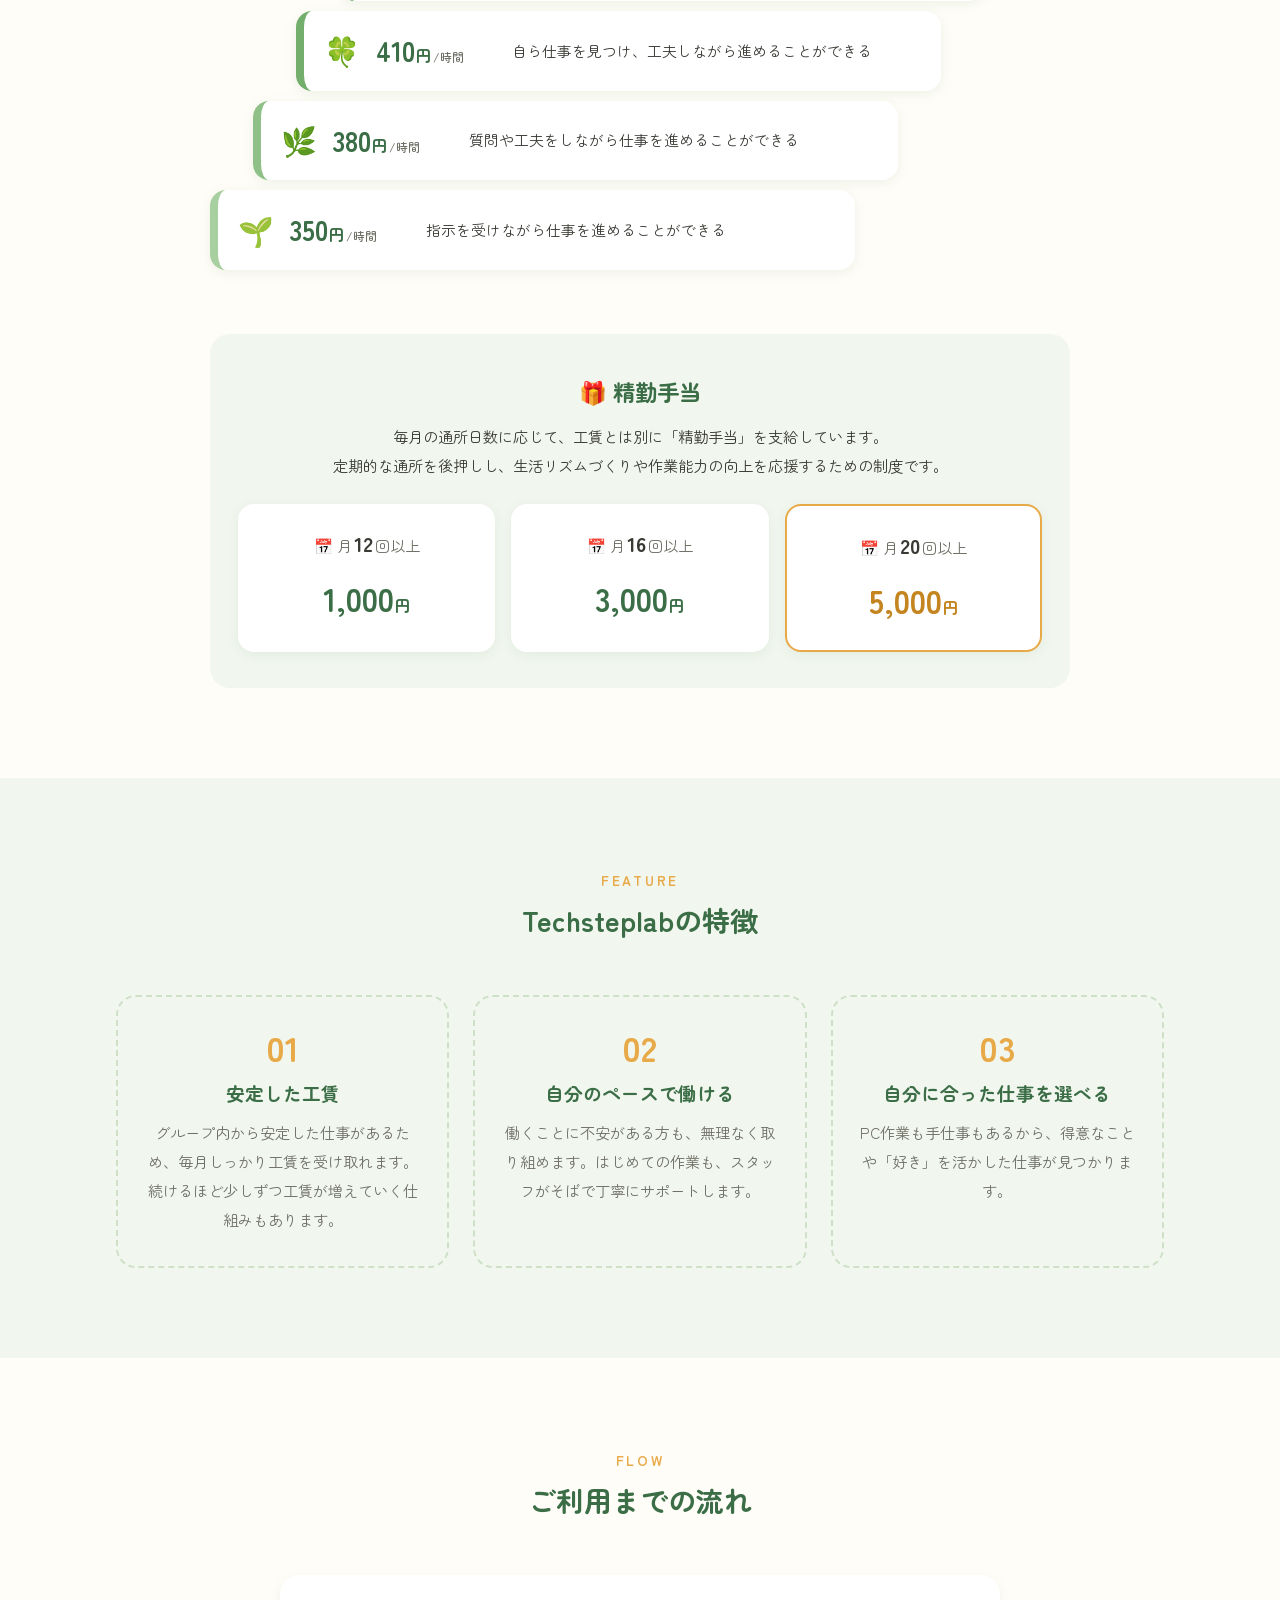
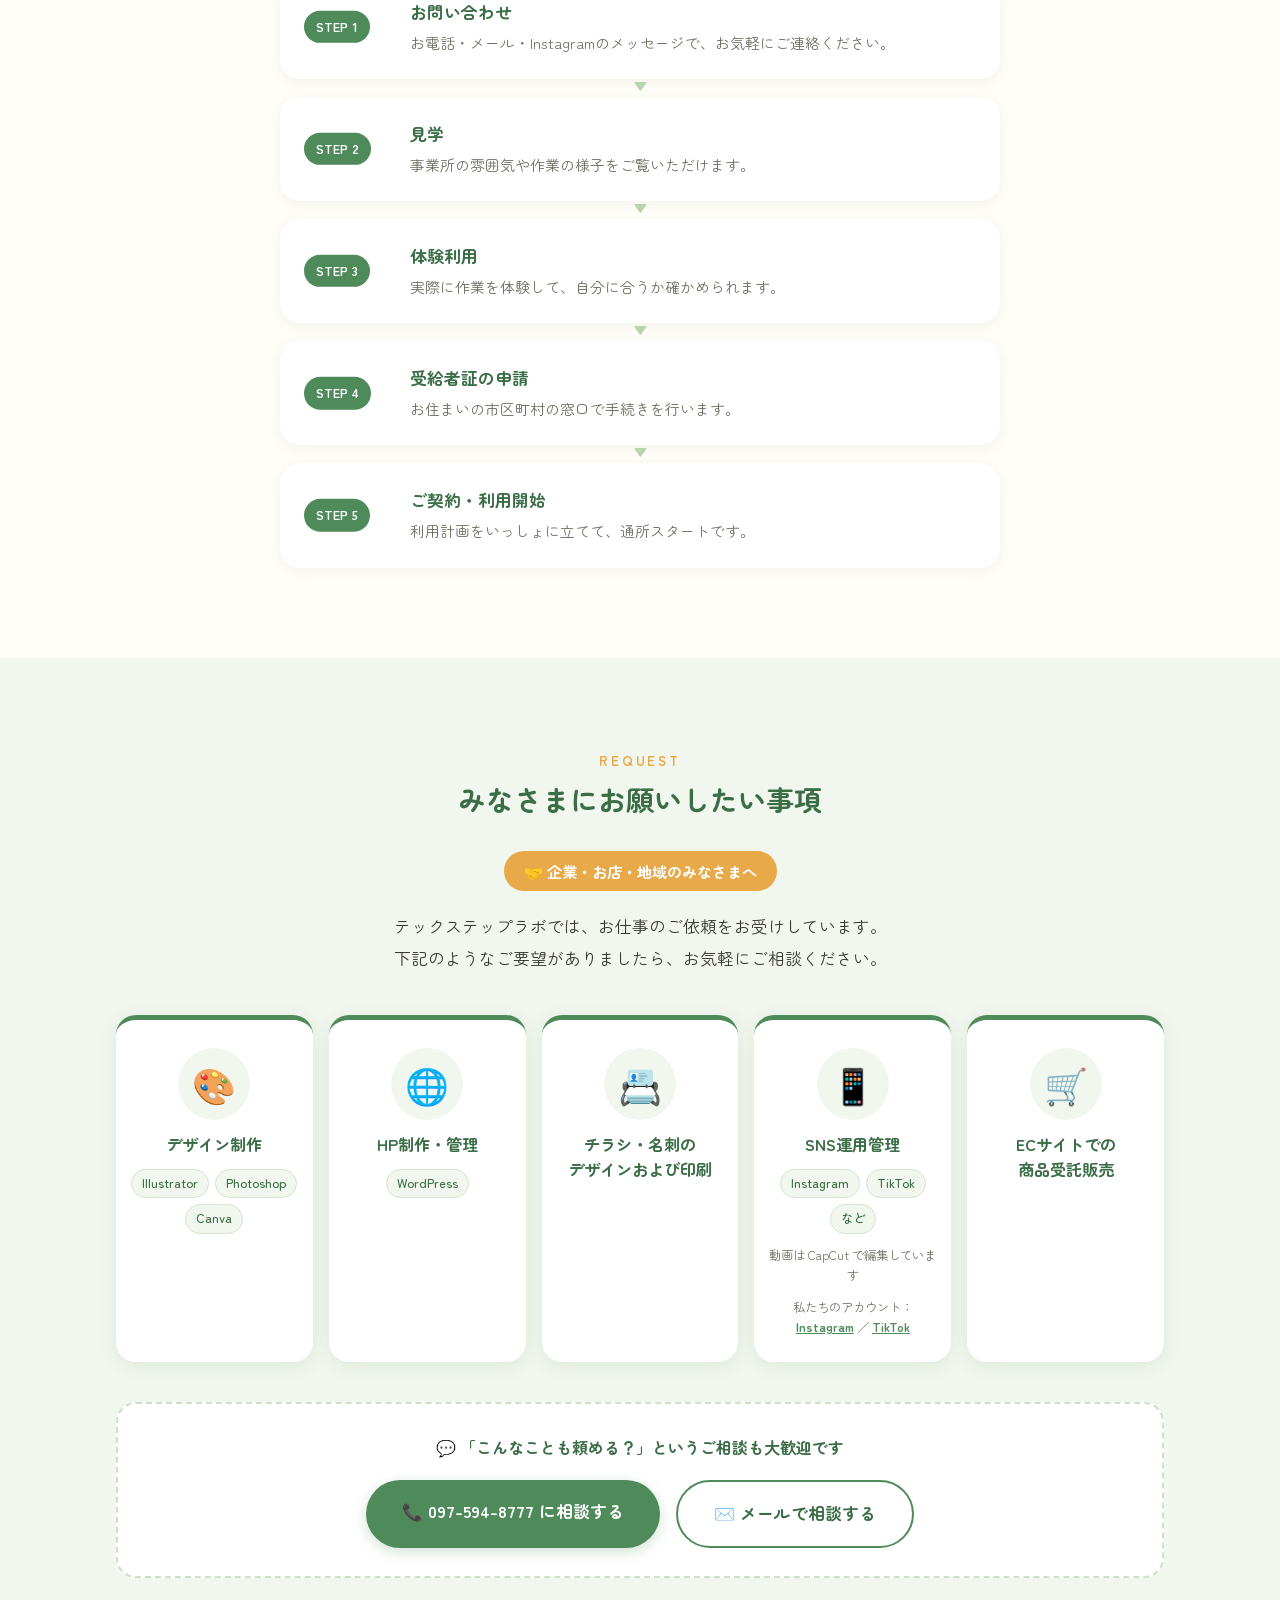
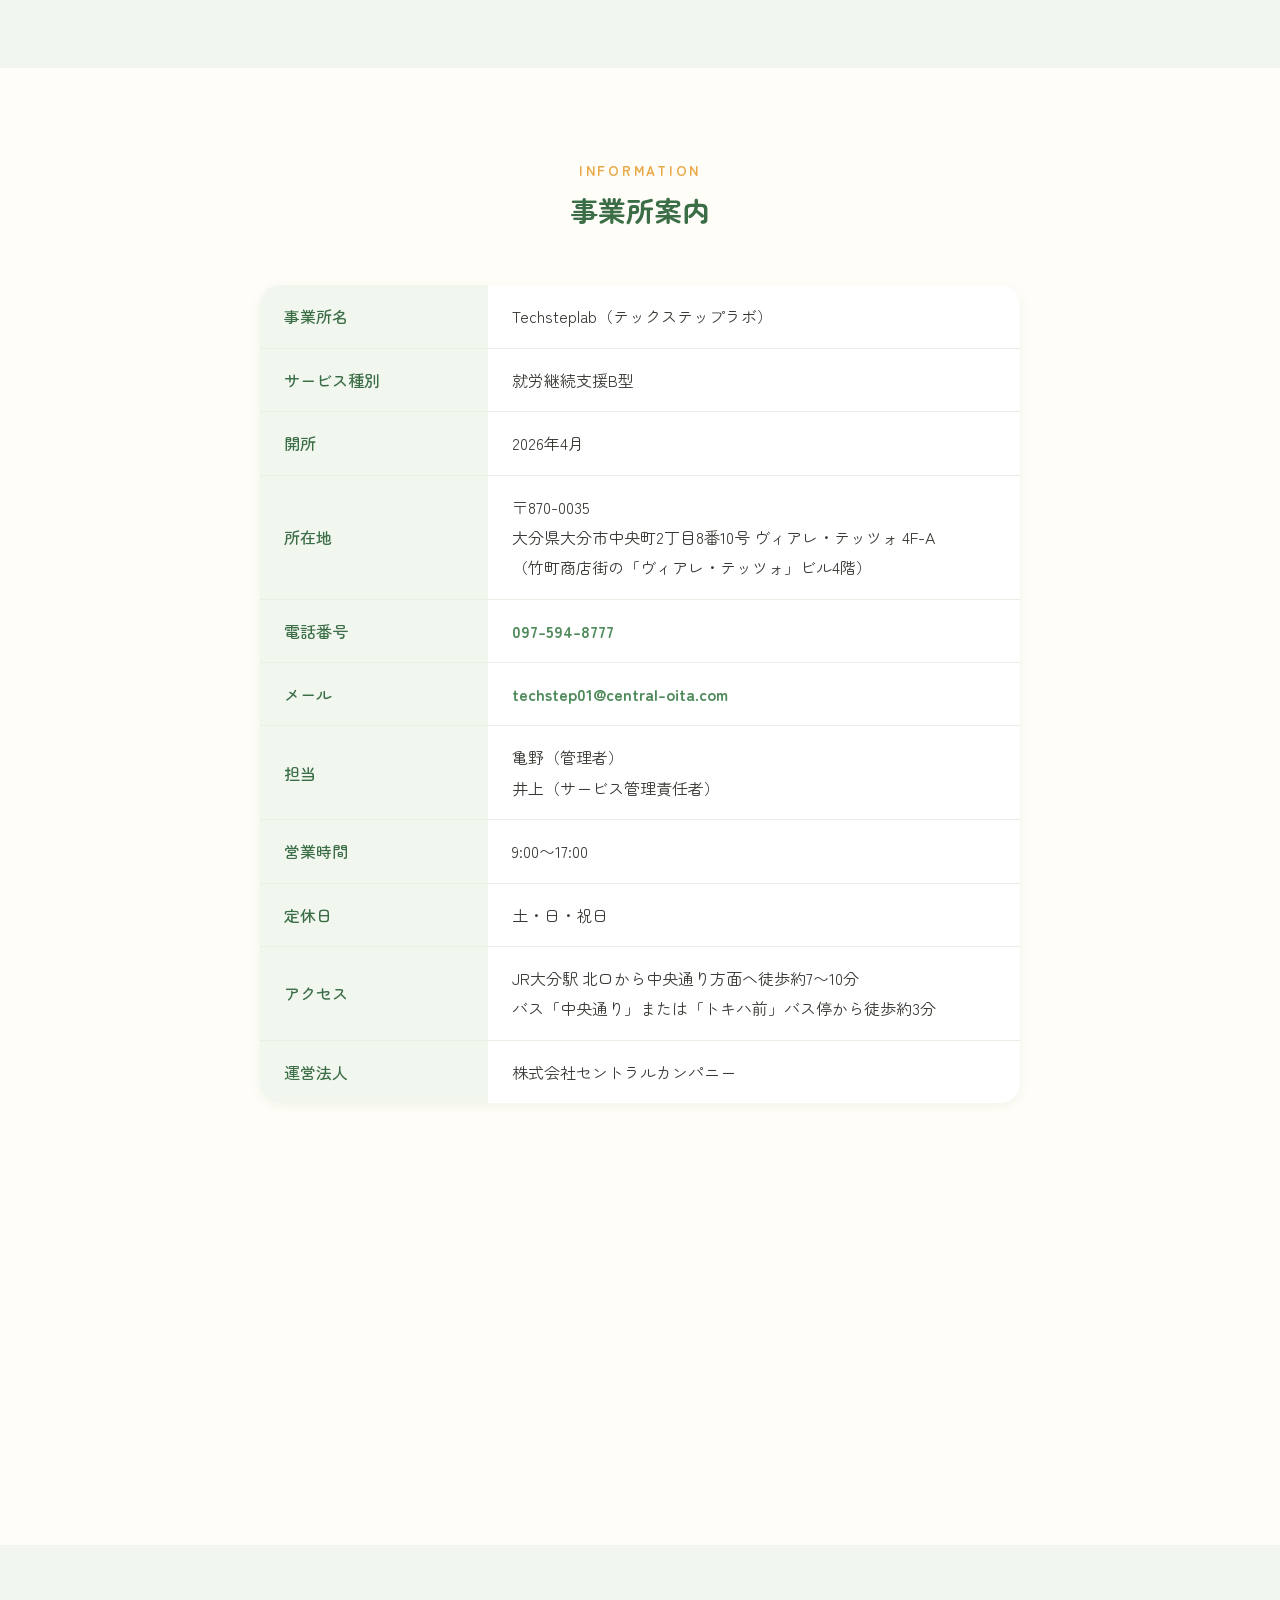
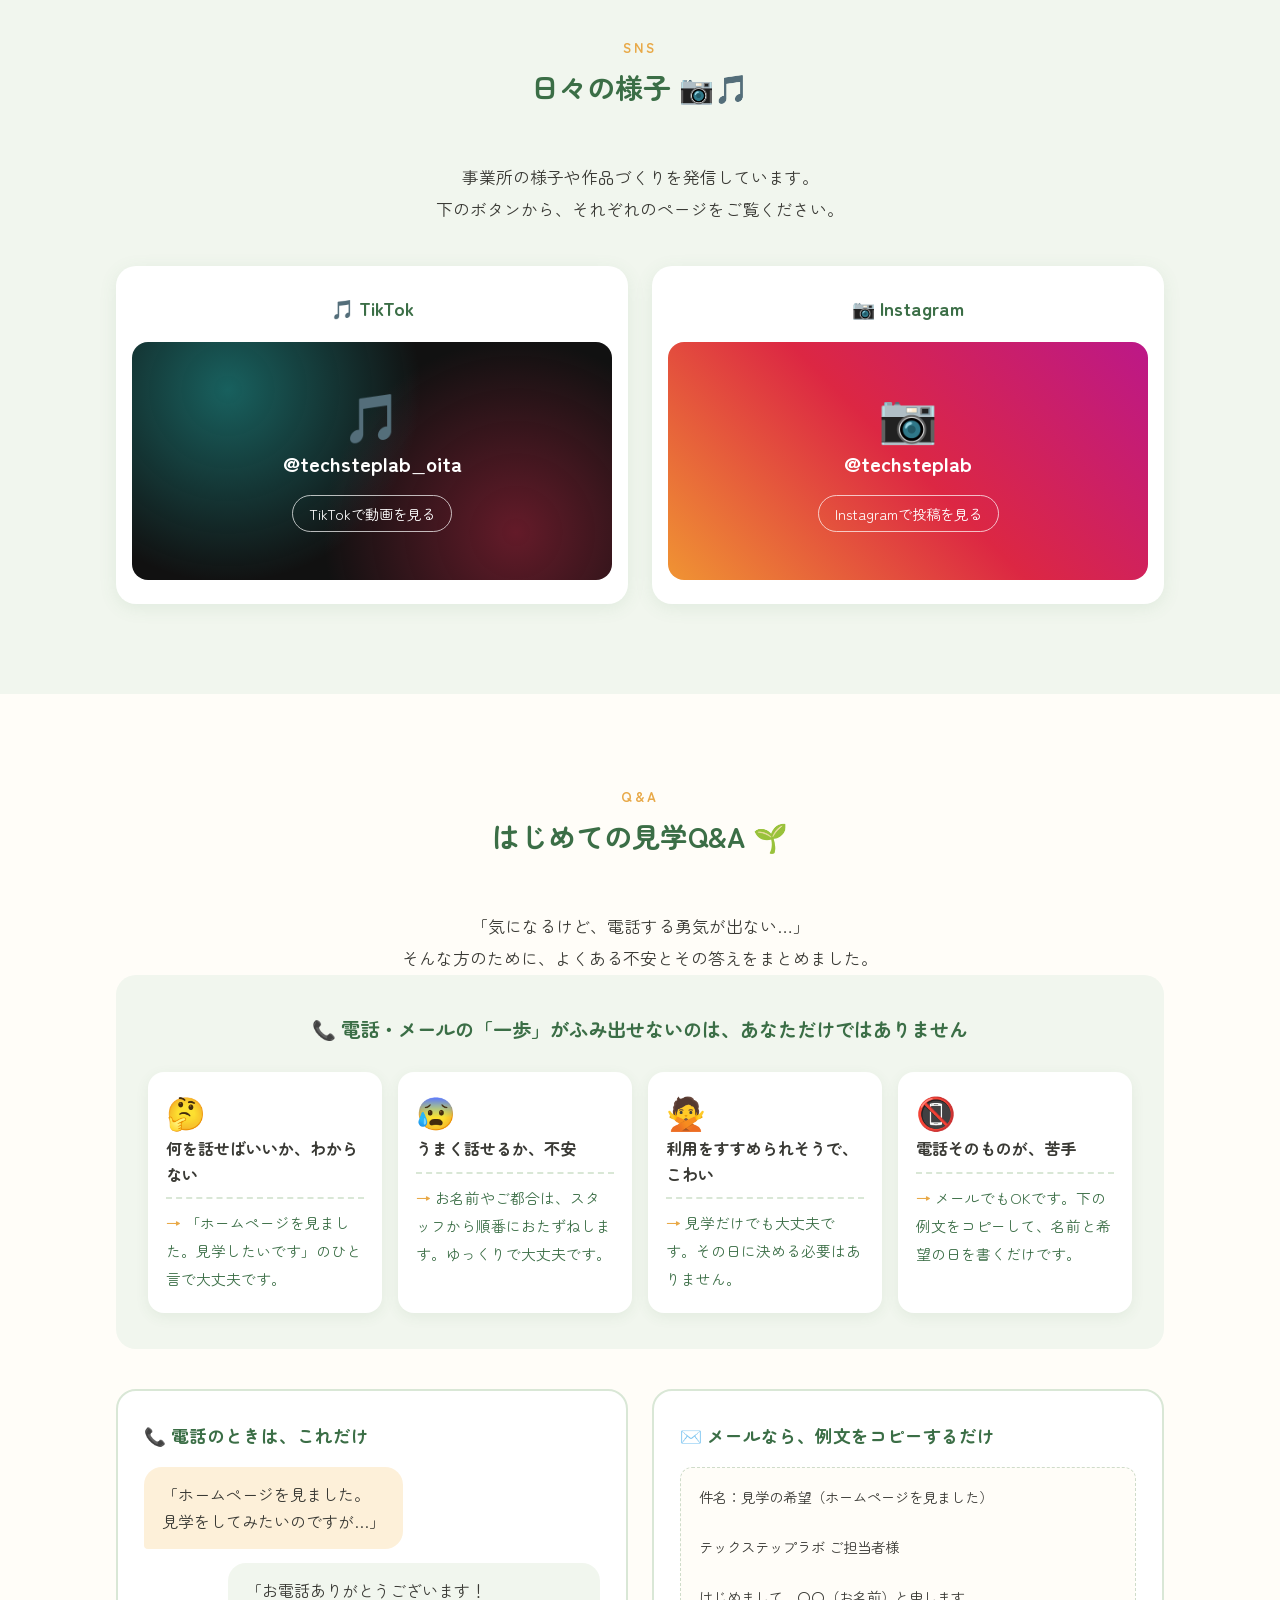
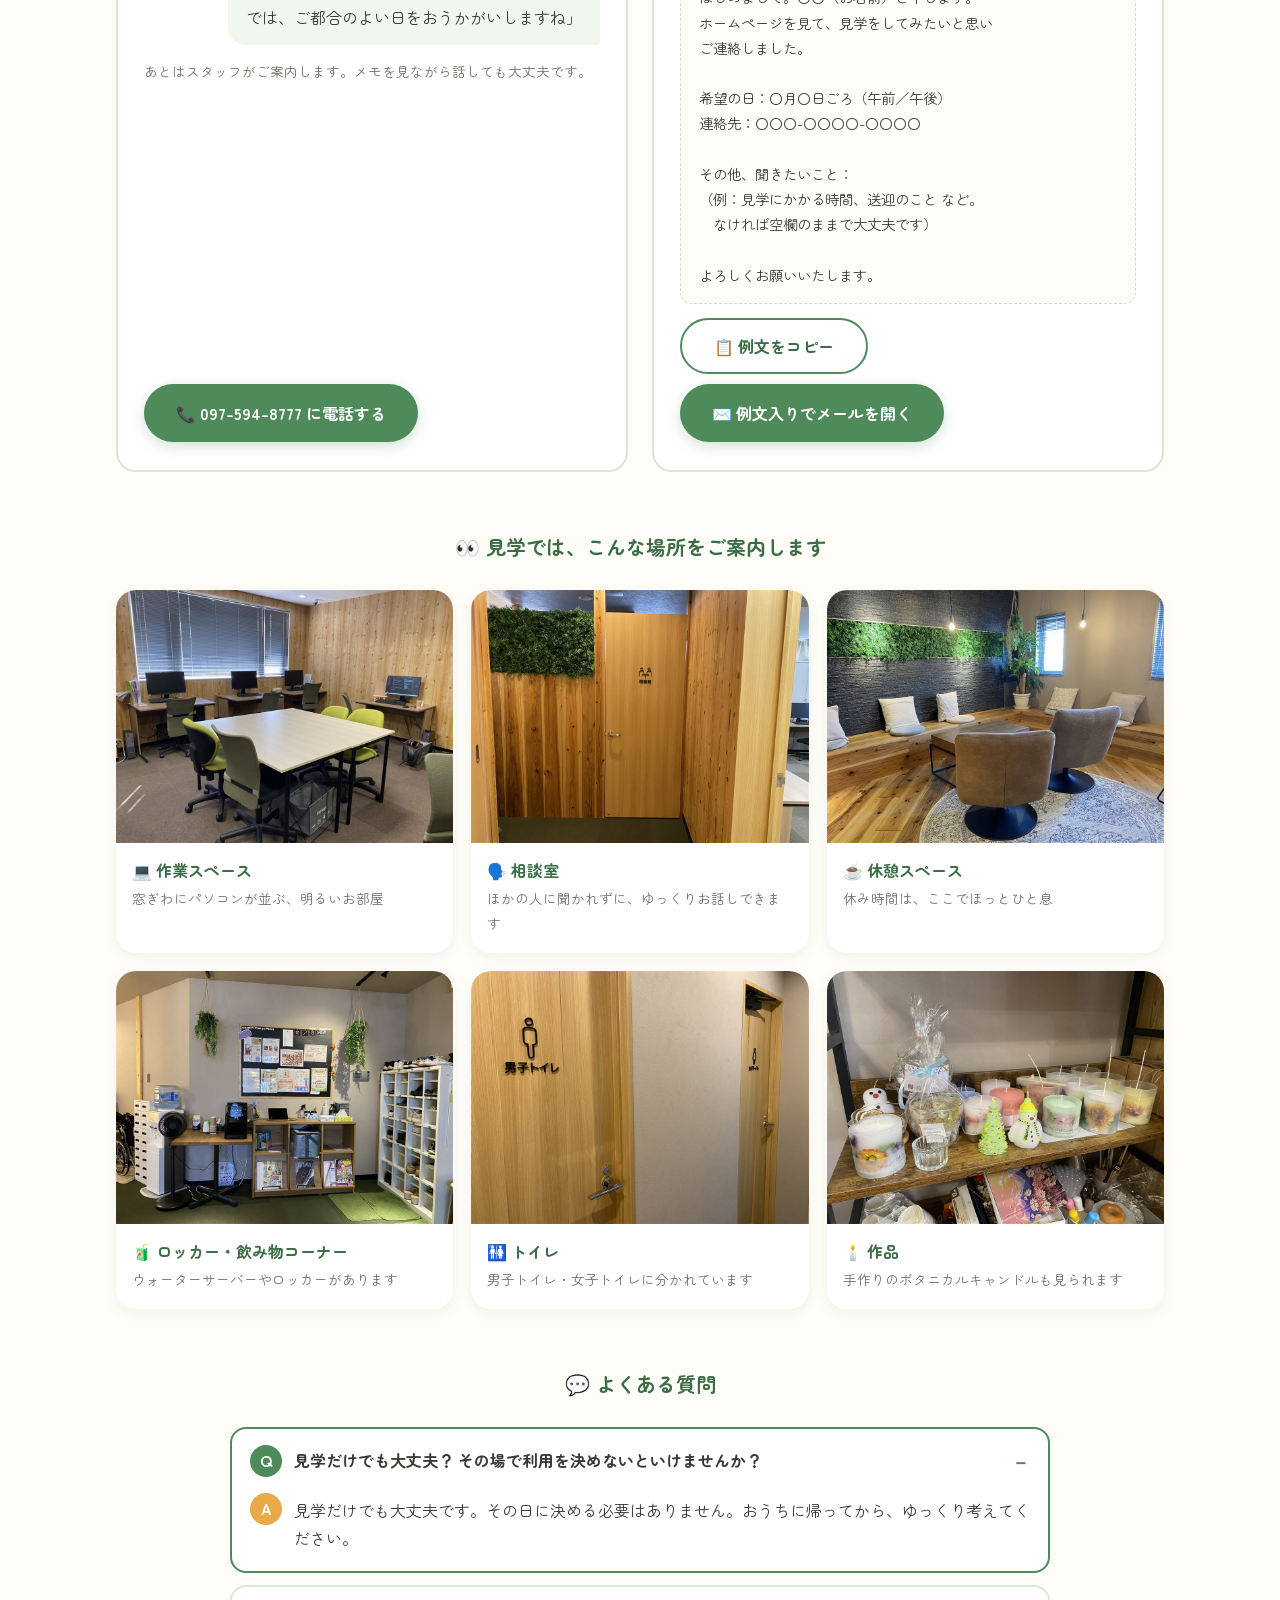
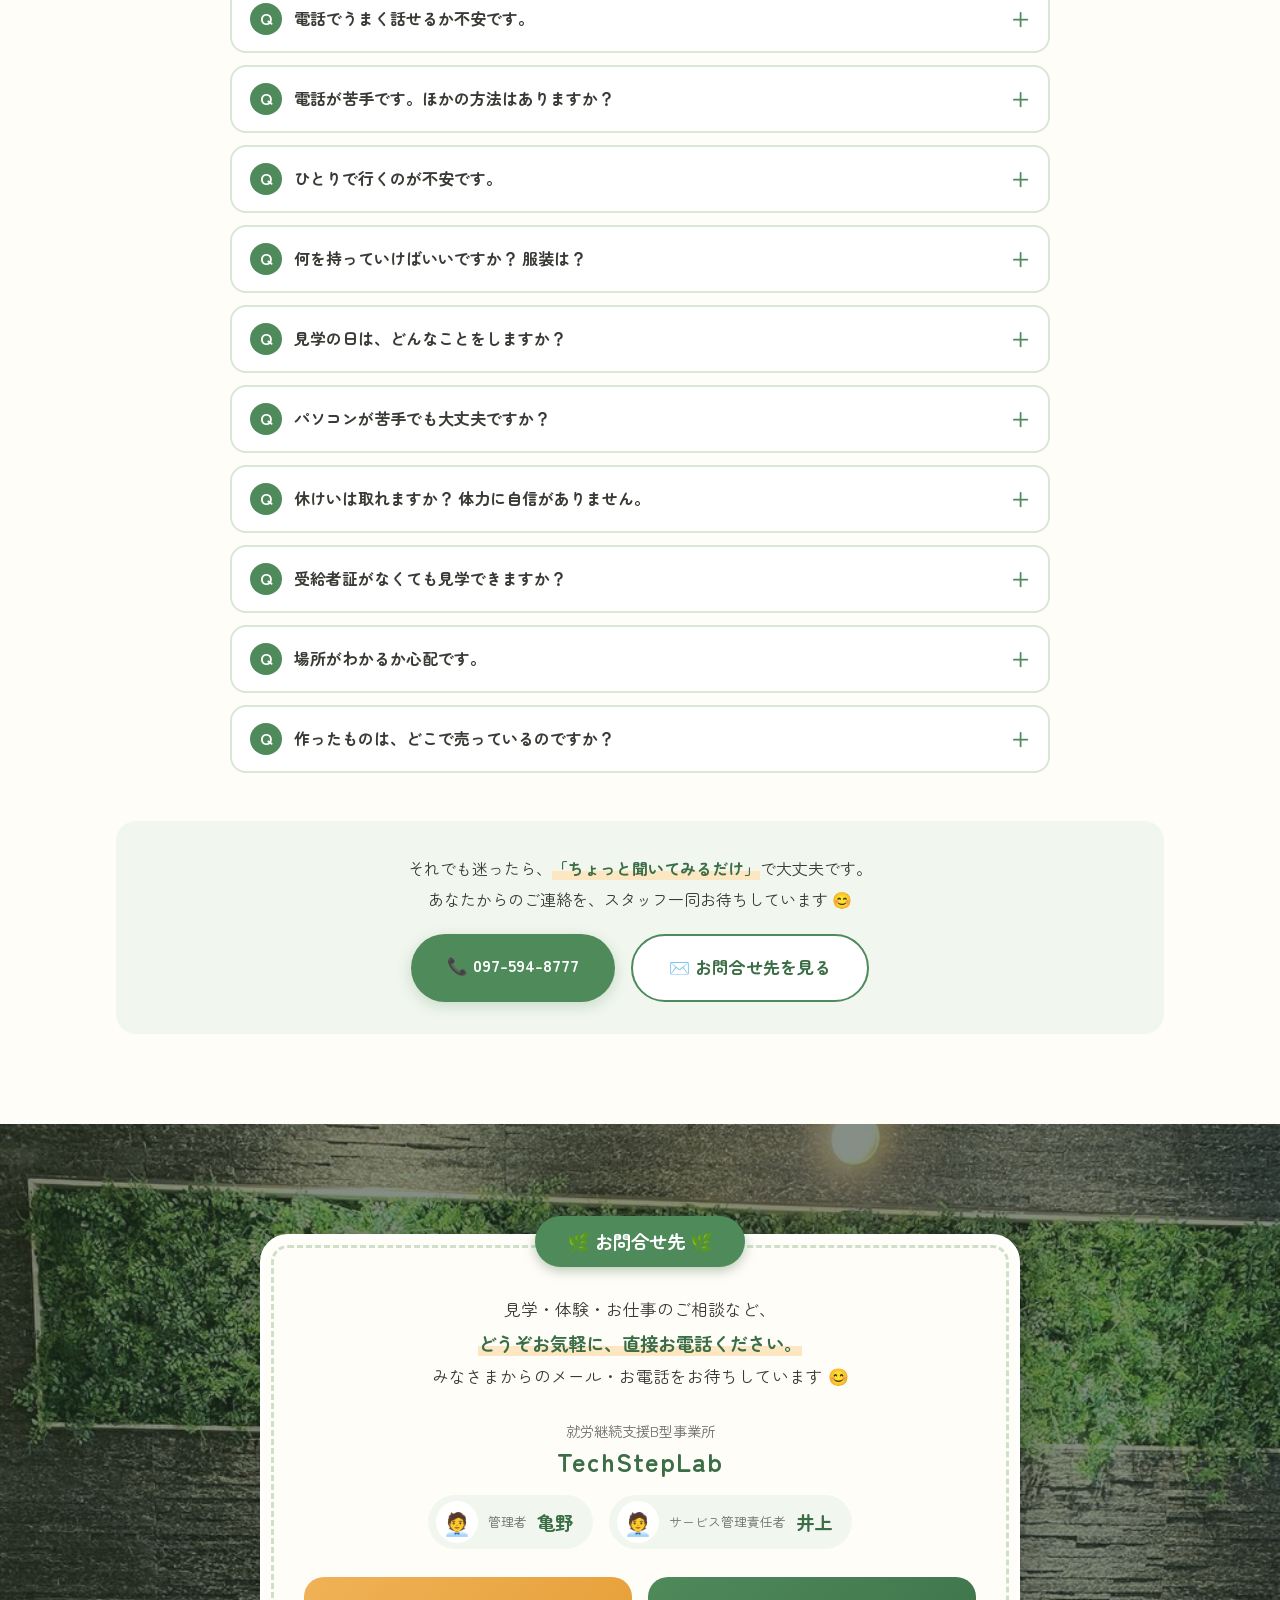
==== commit 62721af1: "定休日（土・日・祝日）を追加" ====
--- a/index.html
+++ b/index.html
@@ -454,6 +454,7 @@
         <tr><th>メール</th><td><a href="mailto:techstep01@central-oita.com" class="tel-link">techstep01@central-oita.com</a></td></tr>
         <tr><th>担当</th><td>亀野（管理者）<br>井上（サービス管理責任者）</td></tr>
         <tr><th>営業時間</th><td>9:00〜17:00</td></tr>
+        <tr><th>定休日</th><td>土・日・祝日</td></tr>
         <tr><th>アクセス</th><td>JR大分駅 北口から中央通り方面へ徒歩約7〜10分<br>バス「中央通り」または「トキハ前」バス停から徒歩約3分</td></tr>
         <tr><th>運営法人</th><td>株式会社セントラルカンパニー</td></tr>
       </table>
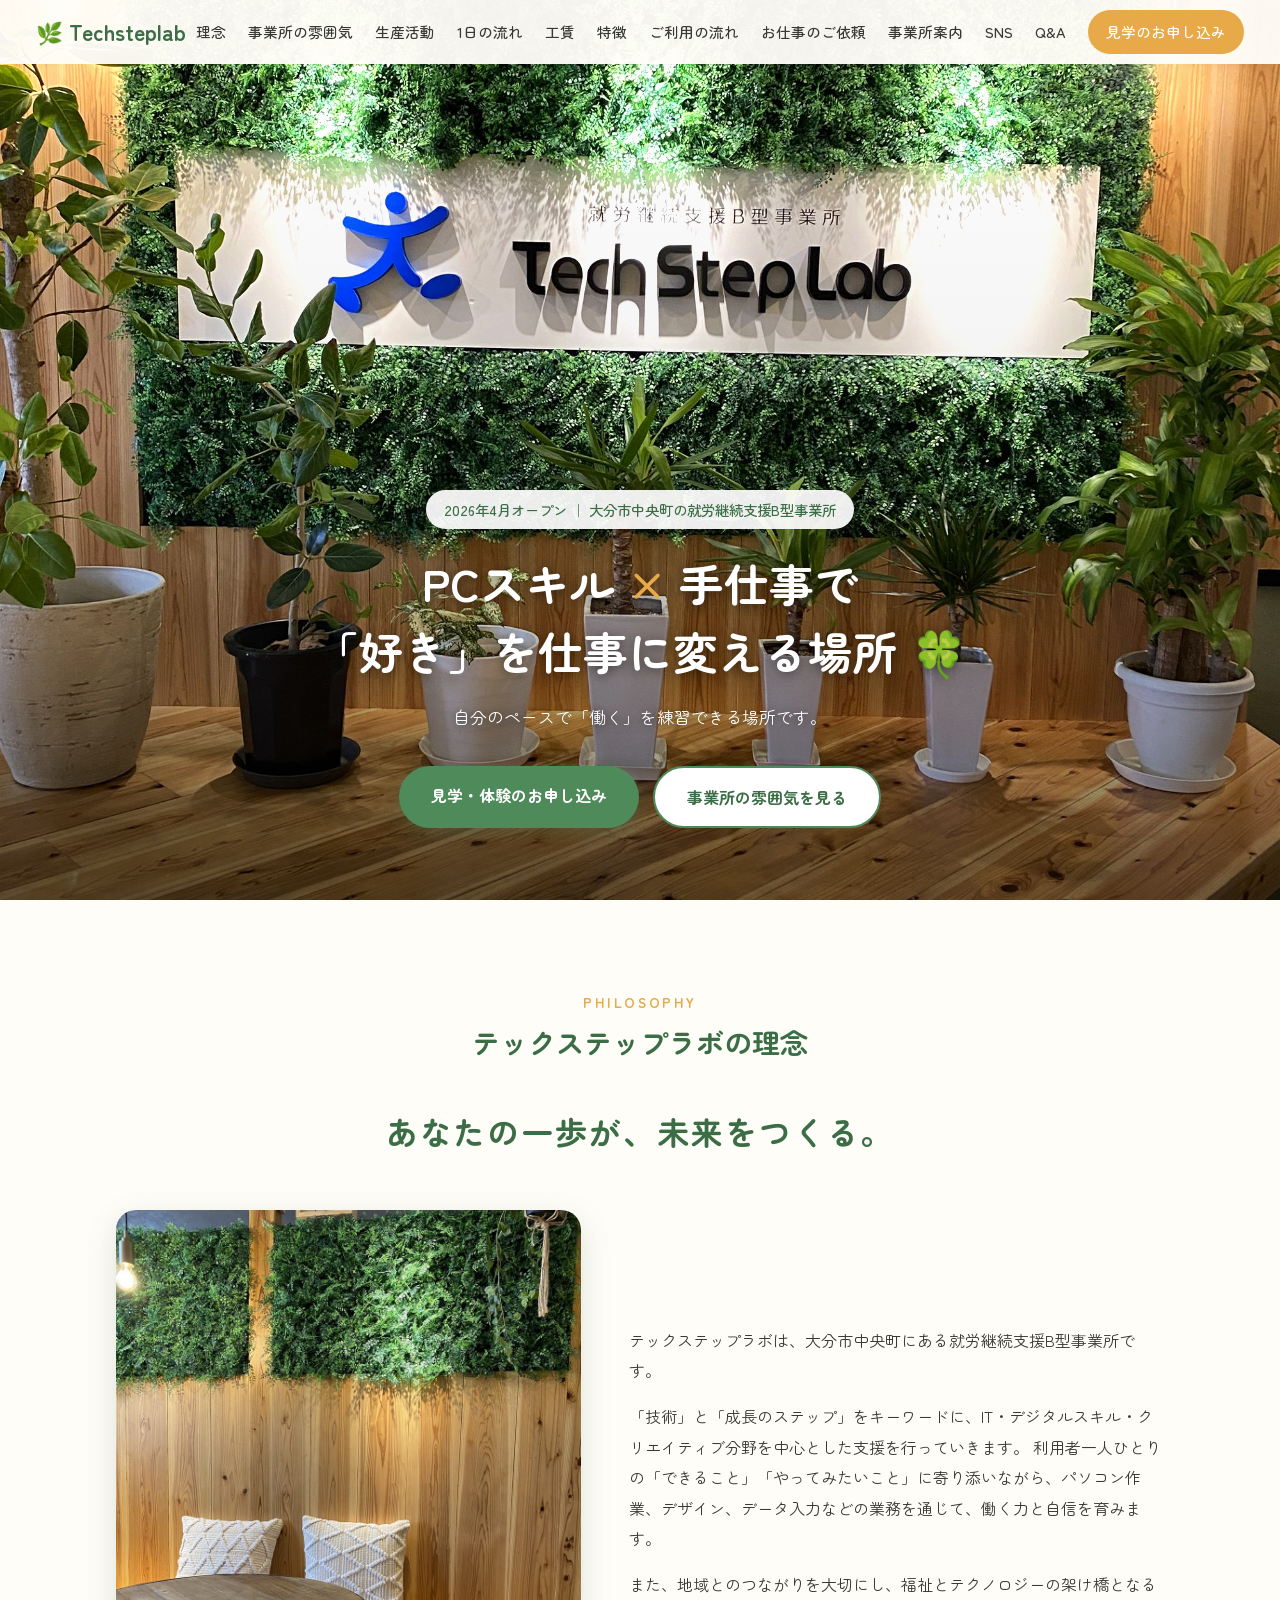
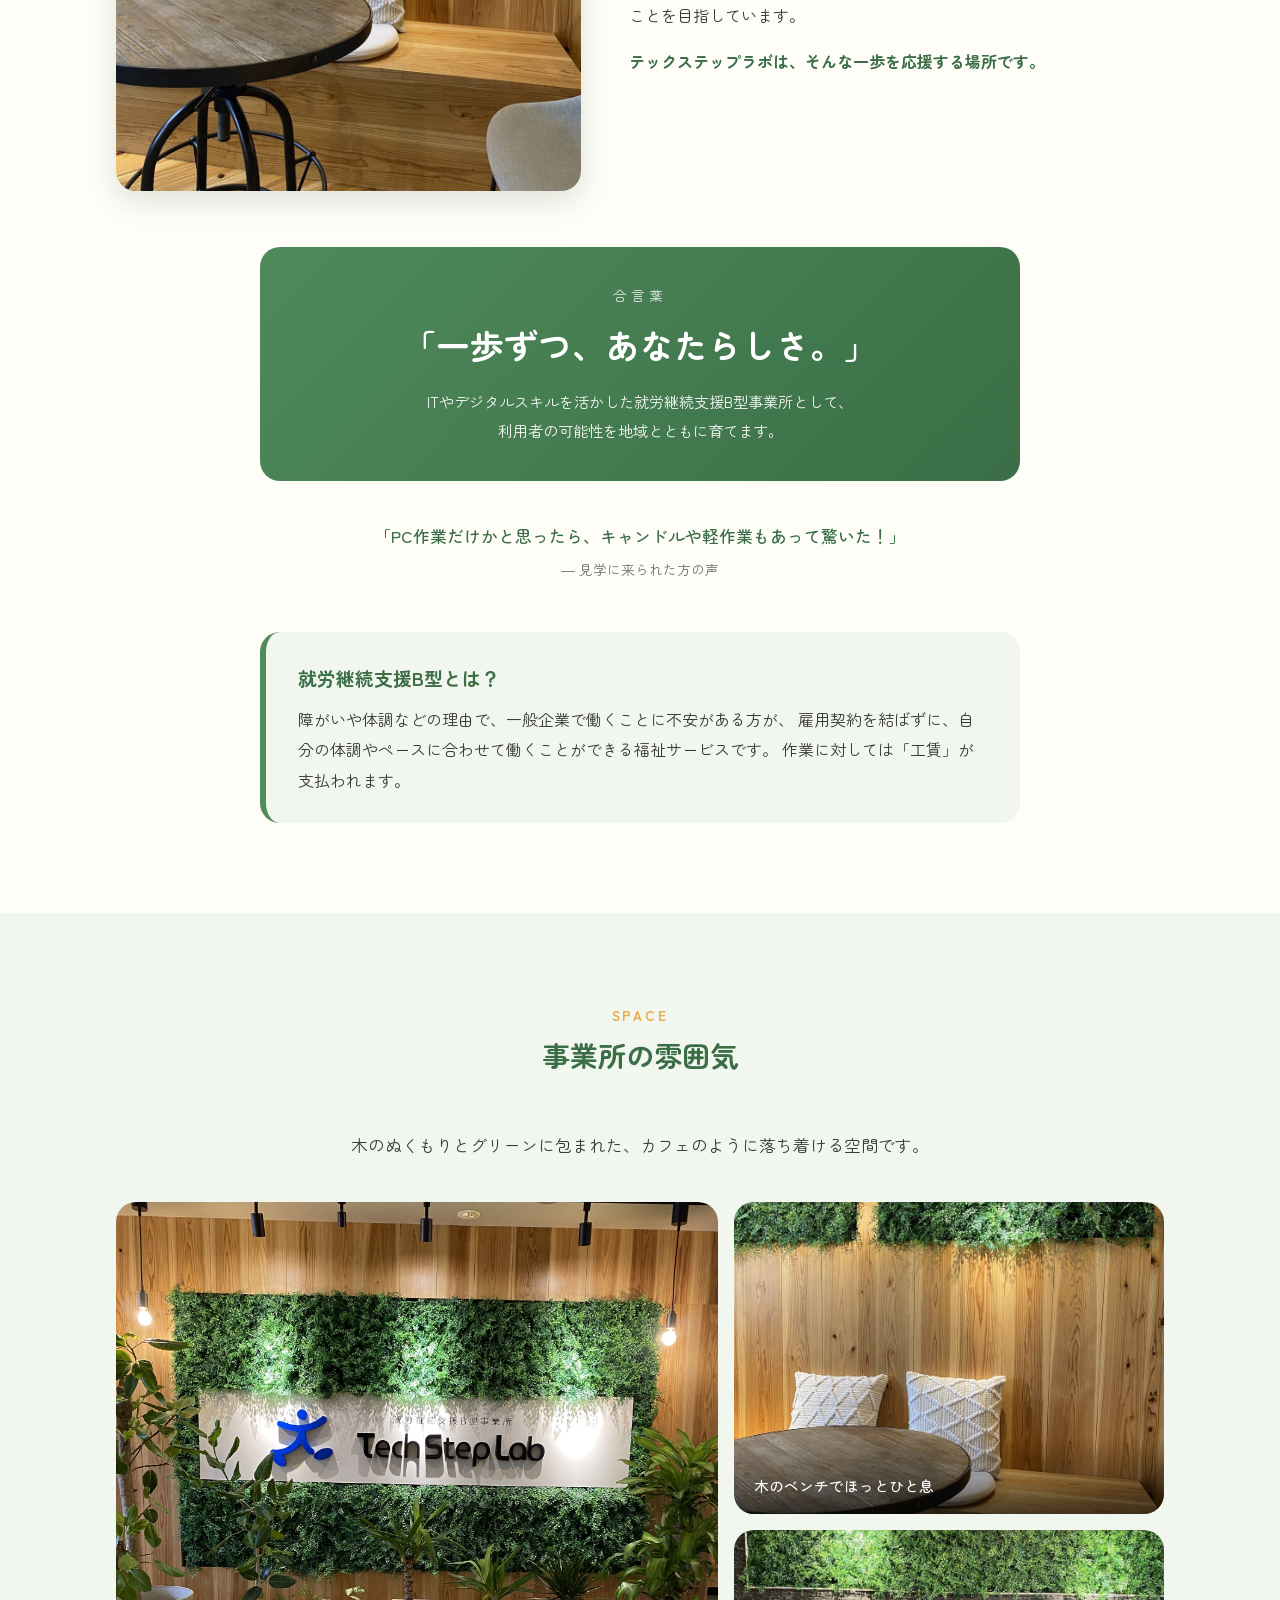
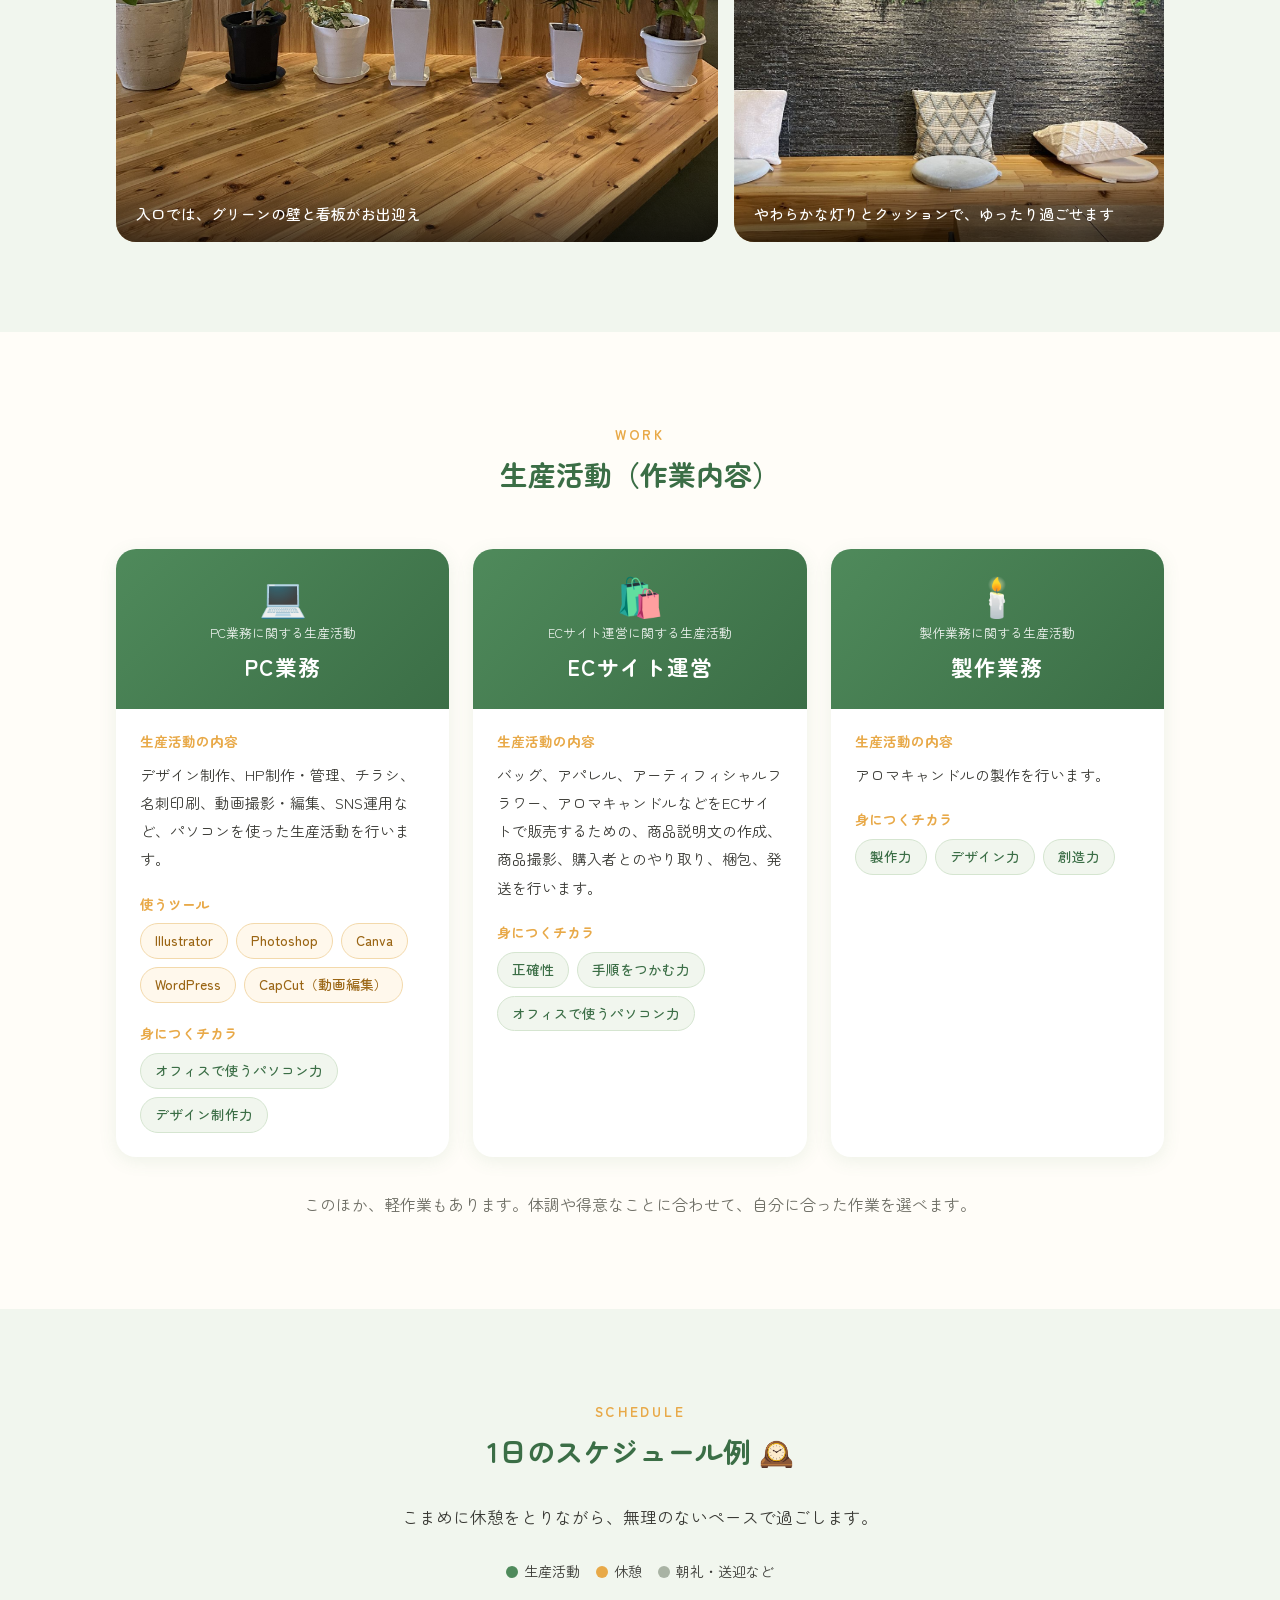
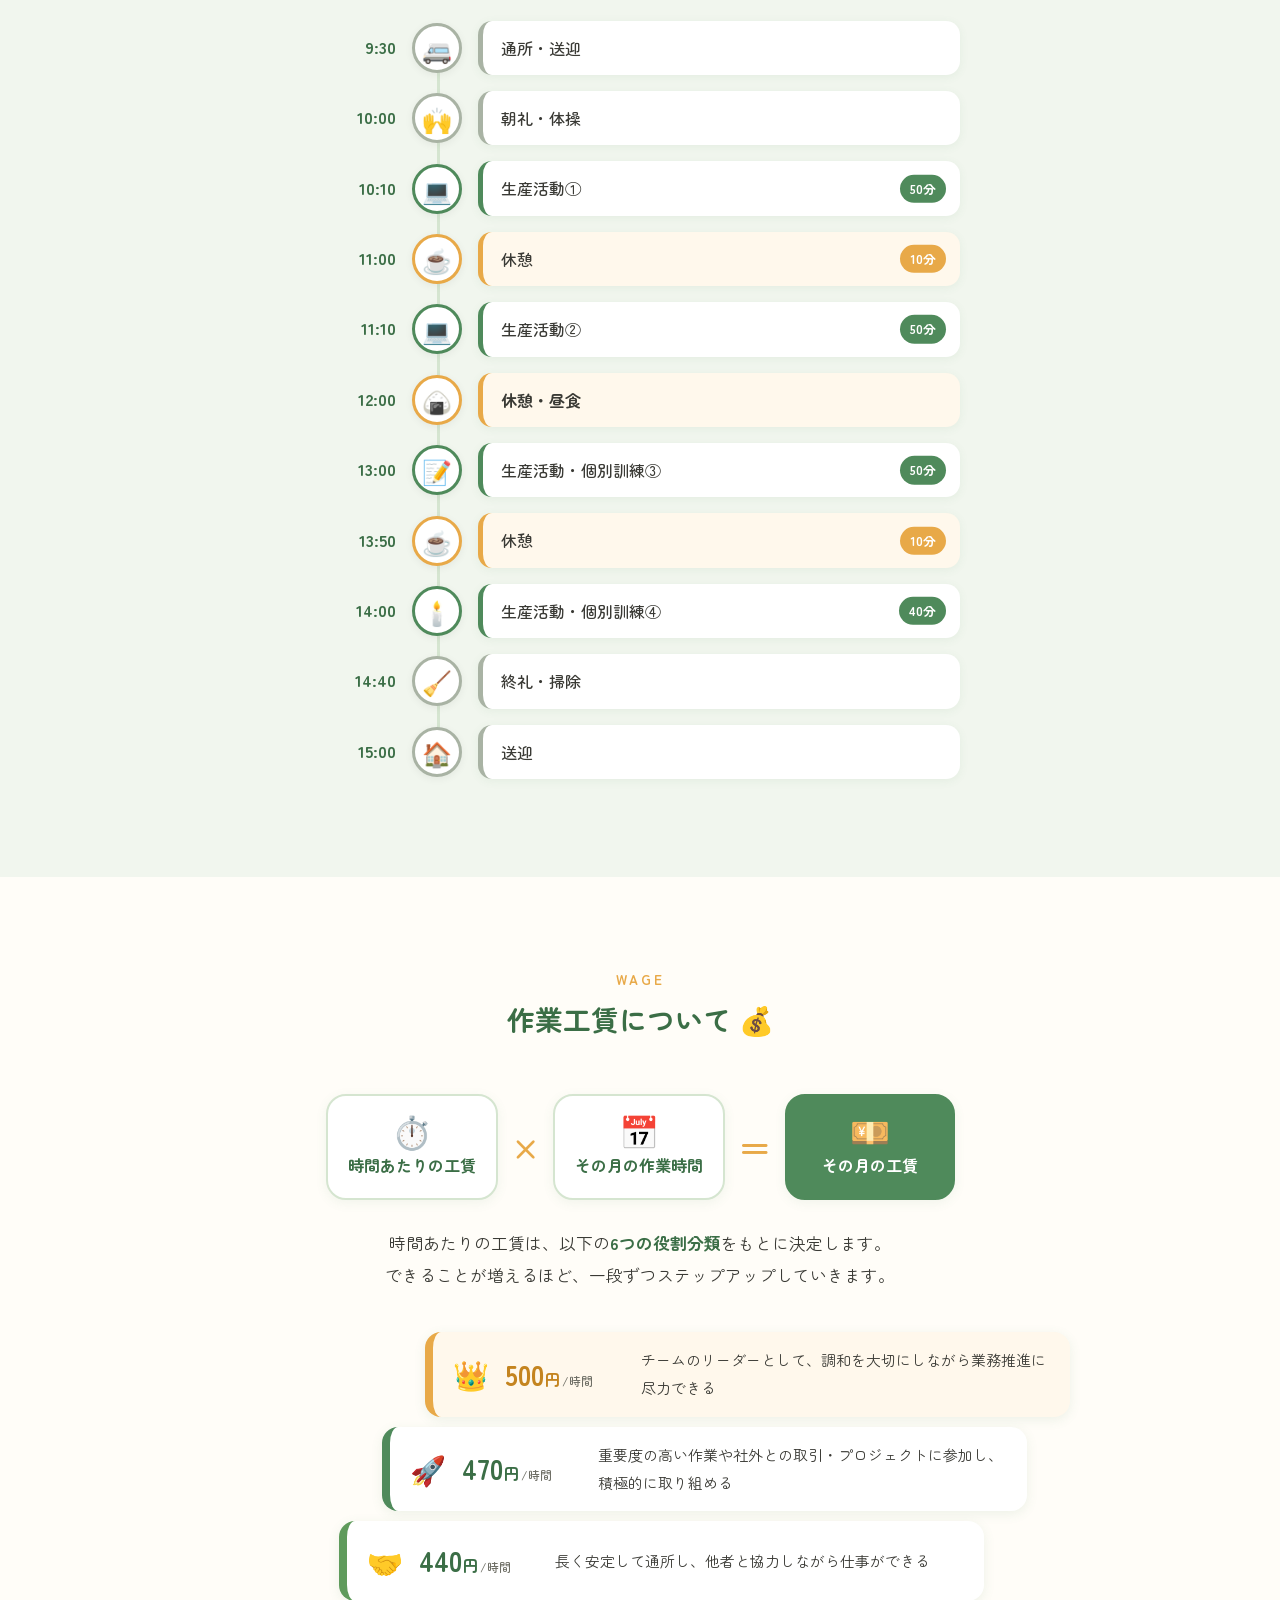
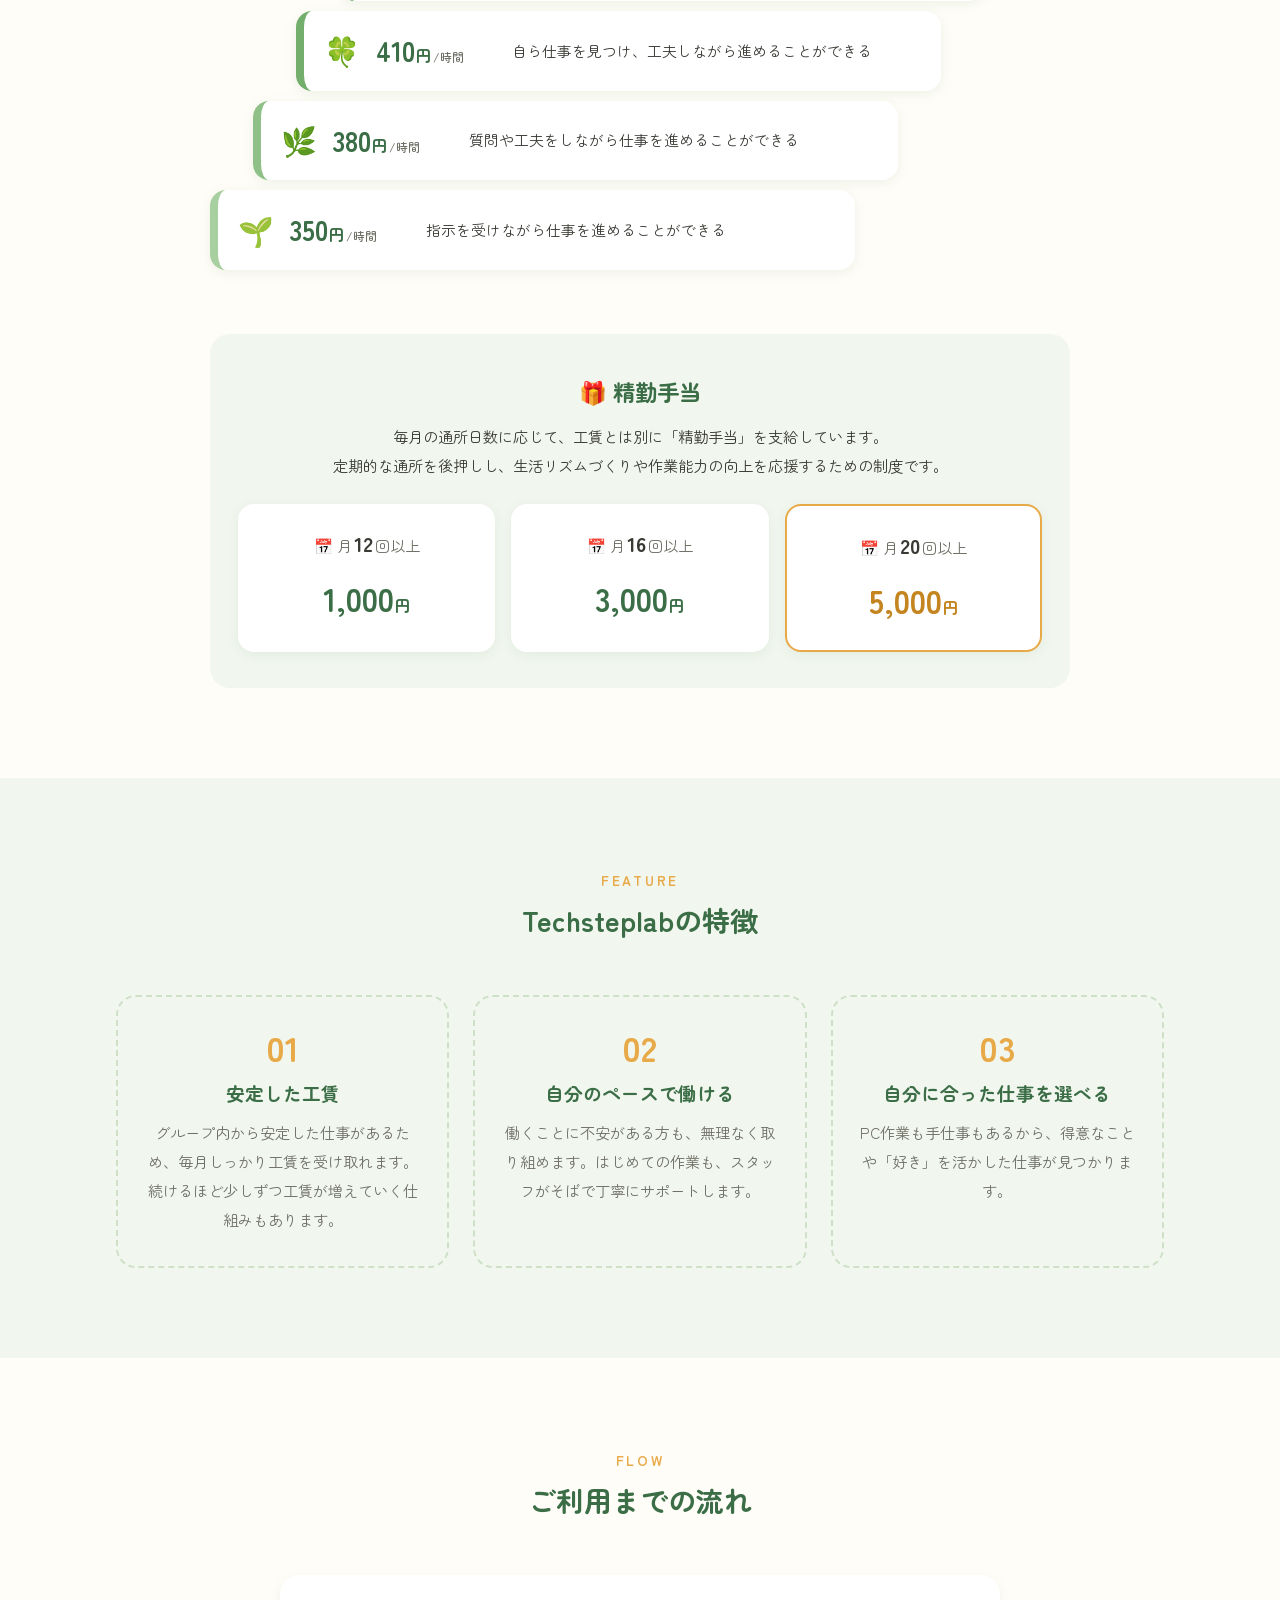
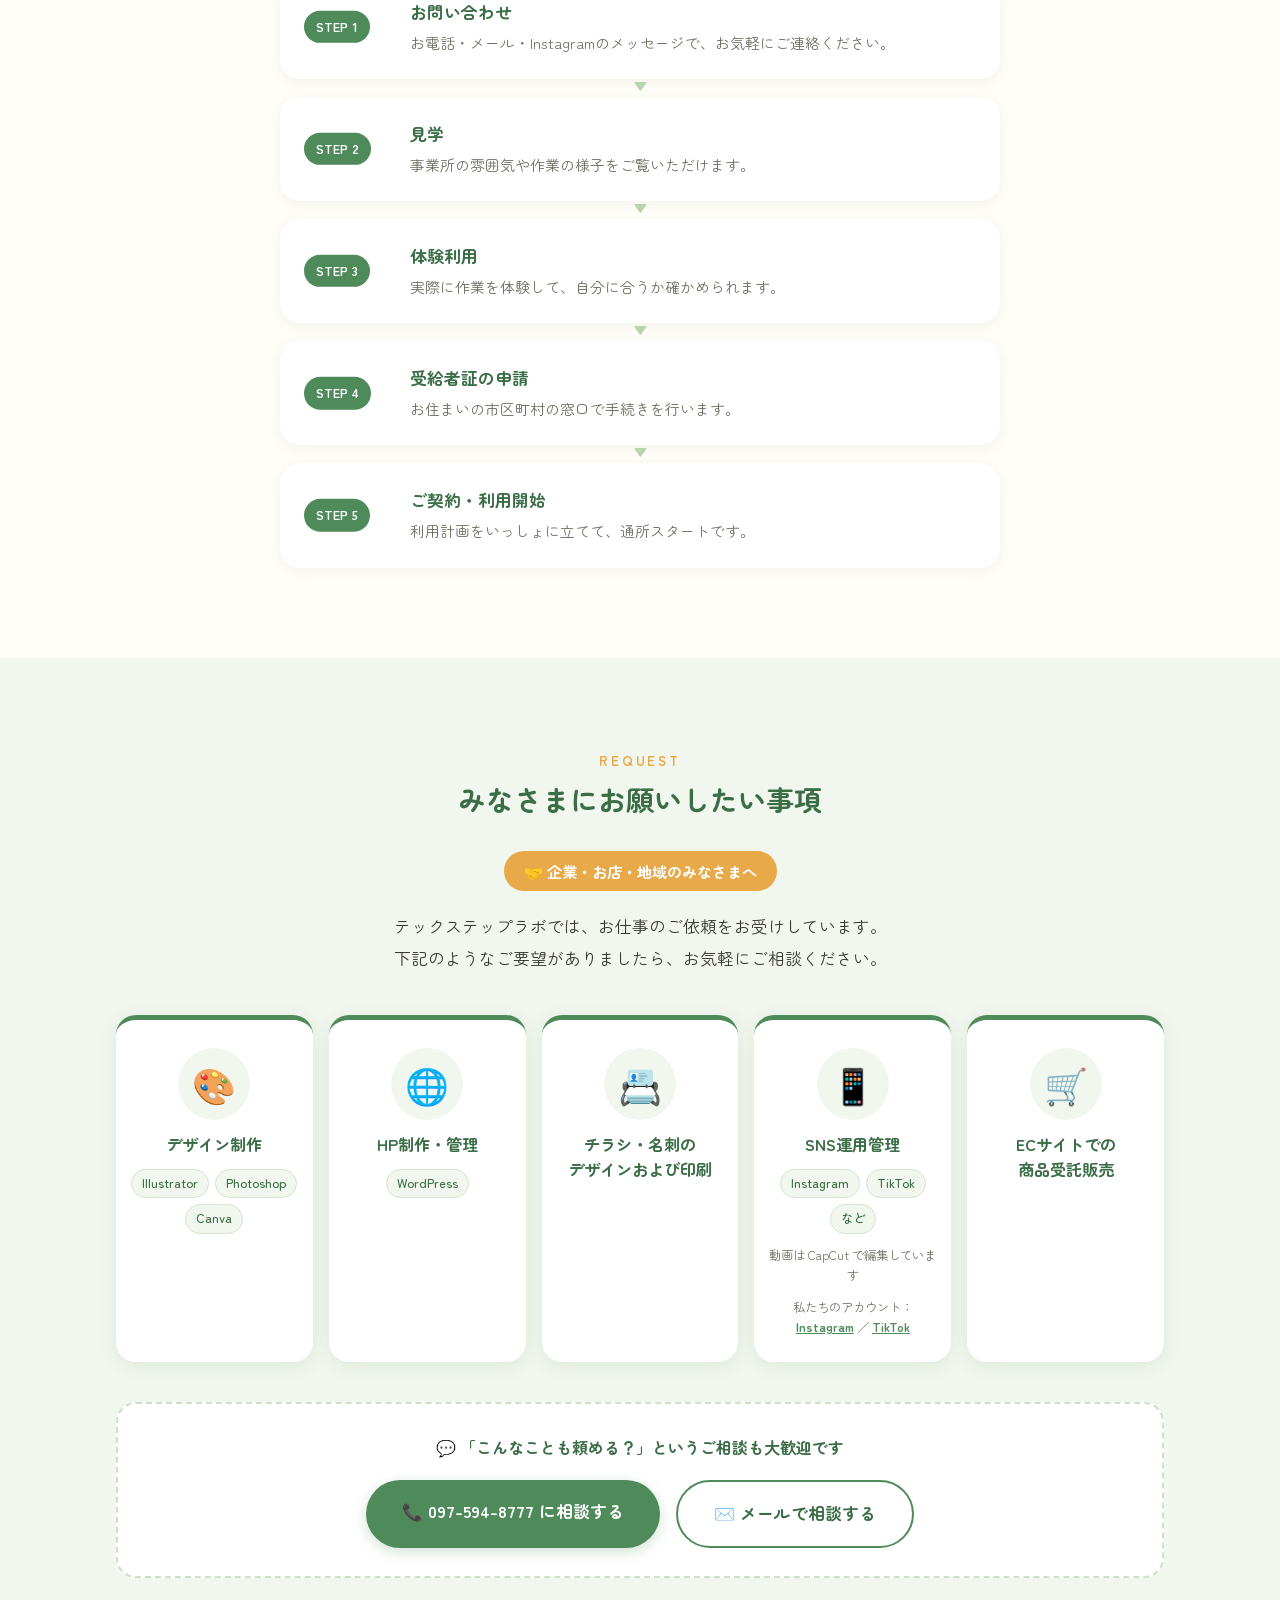
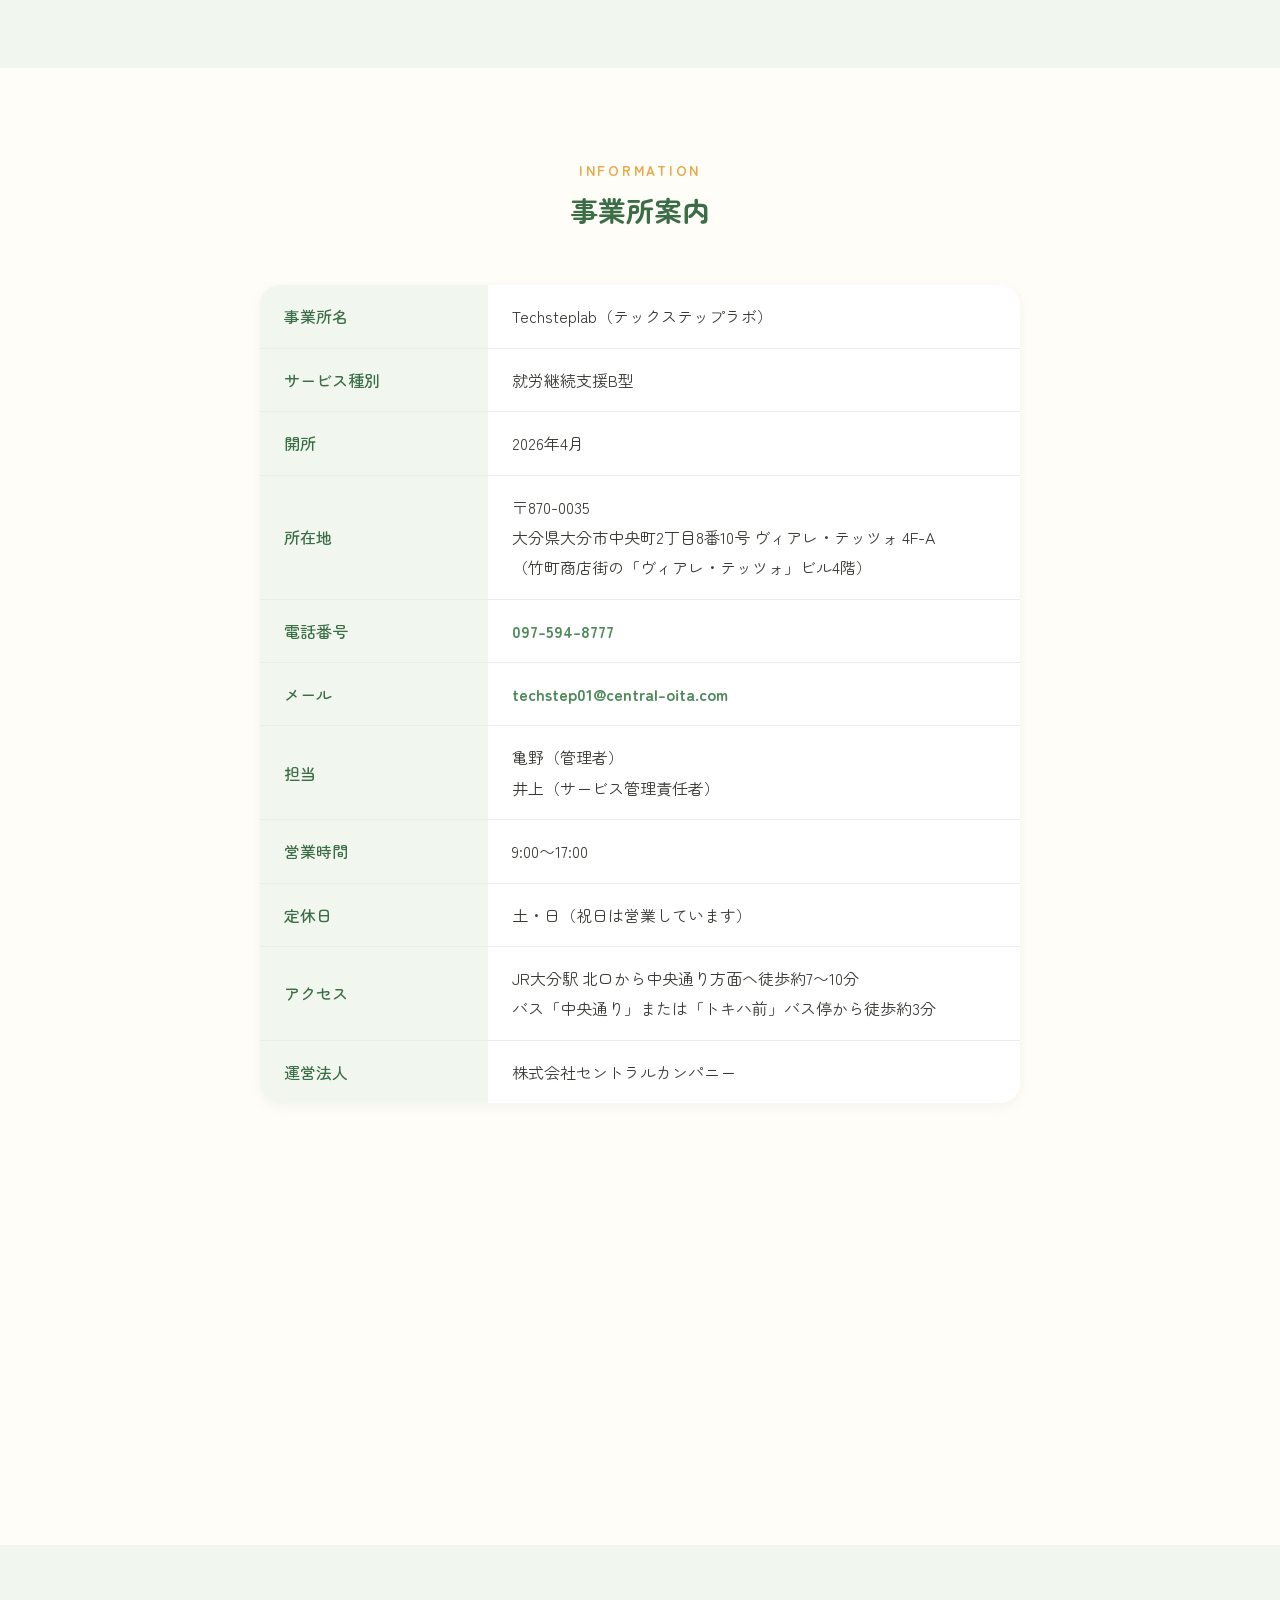
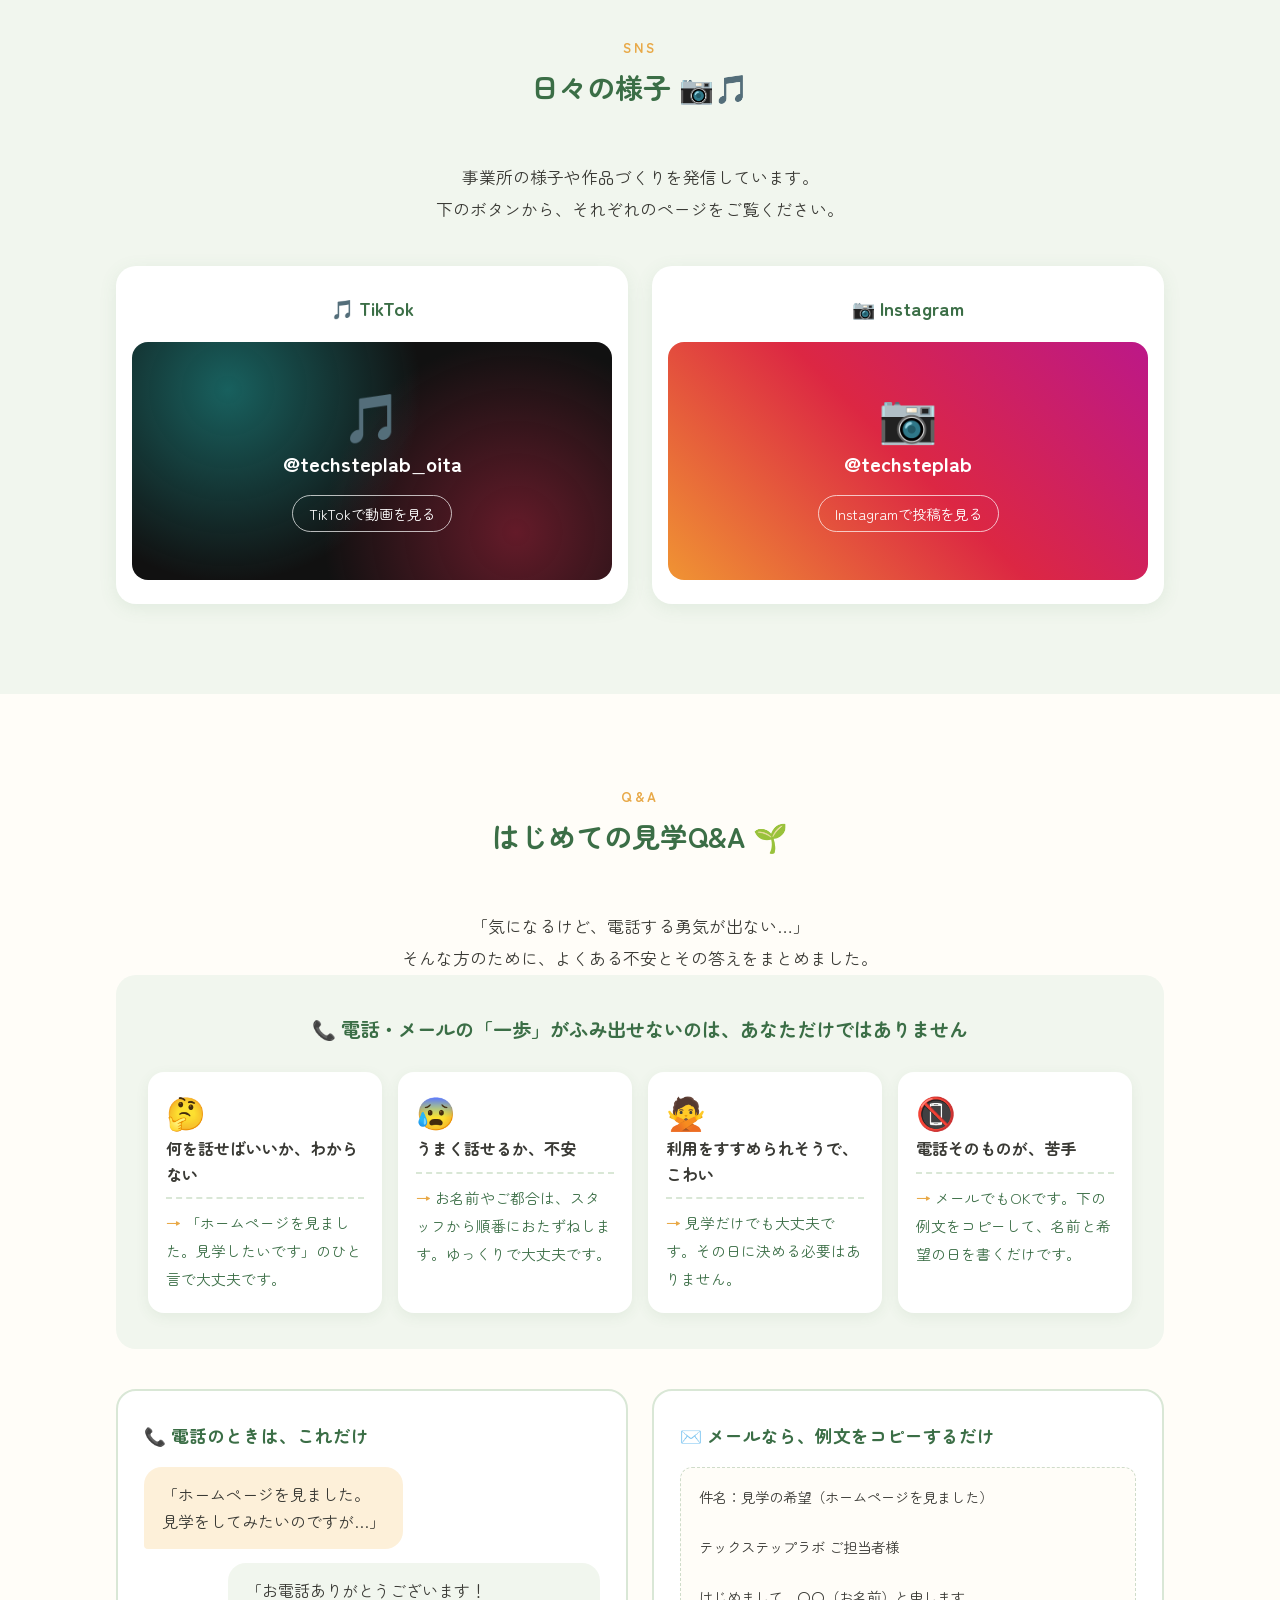
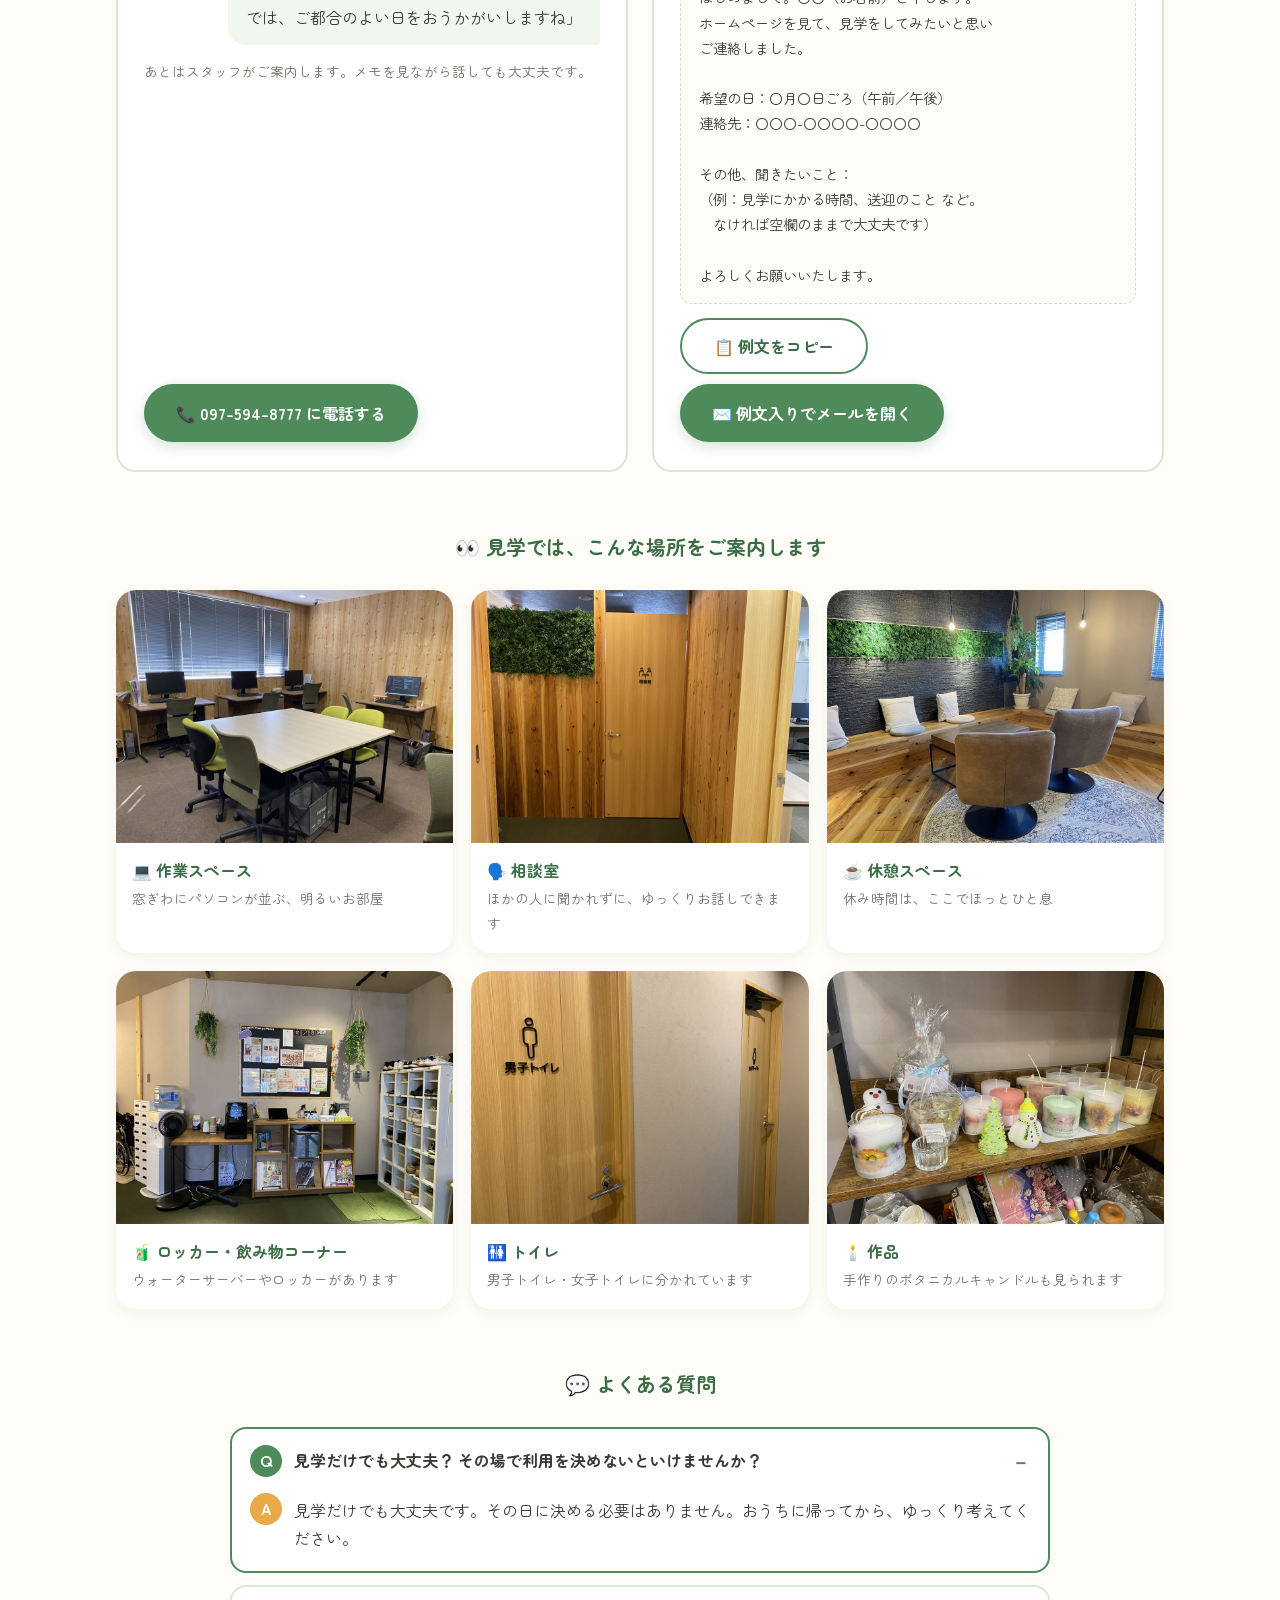
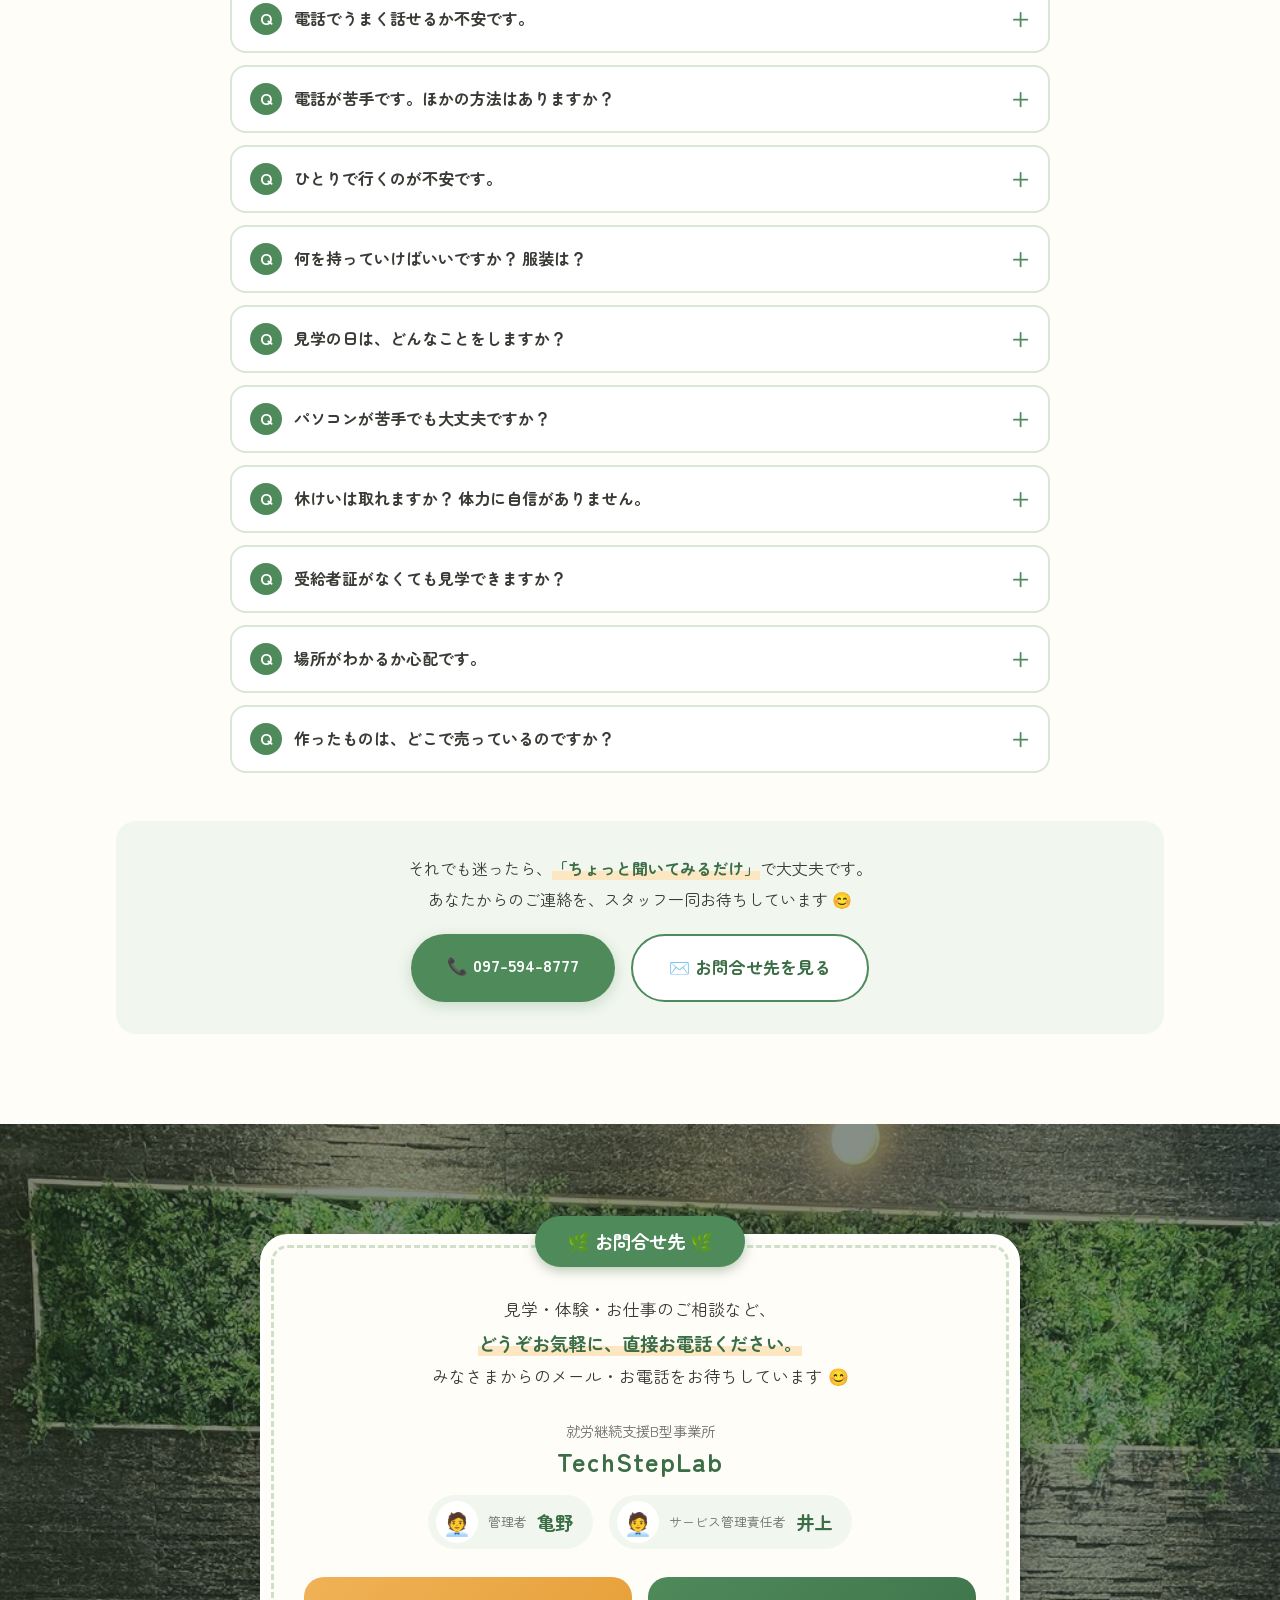
==== commit a9af98ea: "定休日を土・日に修正（祝日は営業）" ====
--- a/index.html
+++ b/index.html
@@ -454,7 +454,7 @@
         <tr><th>メール</th><td><a href="mailto:techstep01@central-oita.com" class="tel-link">techstep01@central-oita.com</a></td></tr>
         <tr><th>担当</th><td>亀野（管理者）<br>井上（サービス管理責任者）</td></tr>
         <tr><th>営業時間</th><td>9:00〜17:00</td></tr>
-        <tr><th>定休日</th><td>土・日・祝日</td></tr>
+        <tr><th>定休日</th><td>土・日（祝日は営業しています）</td></tr>
         <tr><th>アクセス</th><td>JR大分駅 北口から中央通り方面へ徒歩約7〜10分<br>バス「中央通り」または「トキハ前」バス停から徒歩約3分</td></tr>
         <tr><th>運営法人</th><td>株式会社セントラルカンパニー</td></tr>
       </table>
